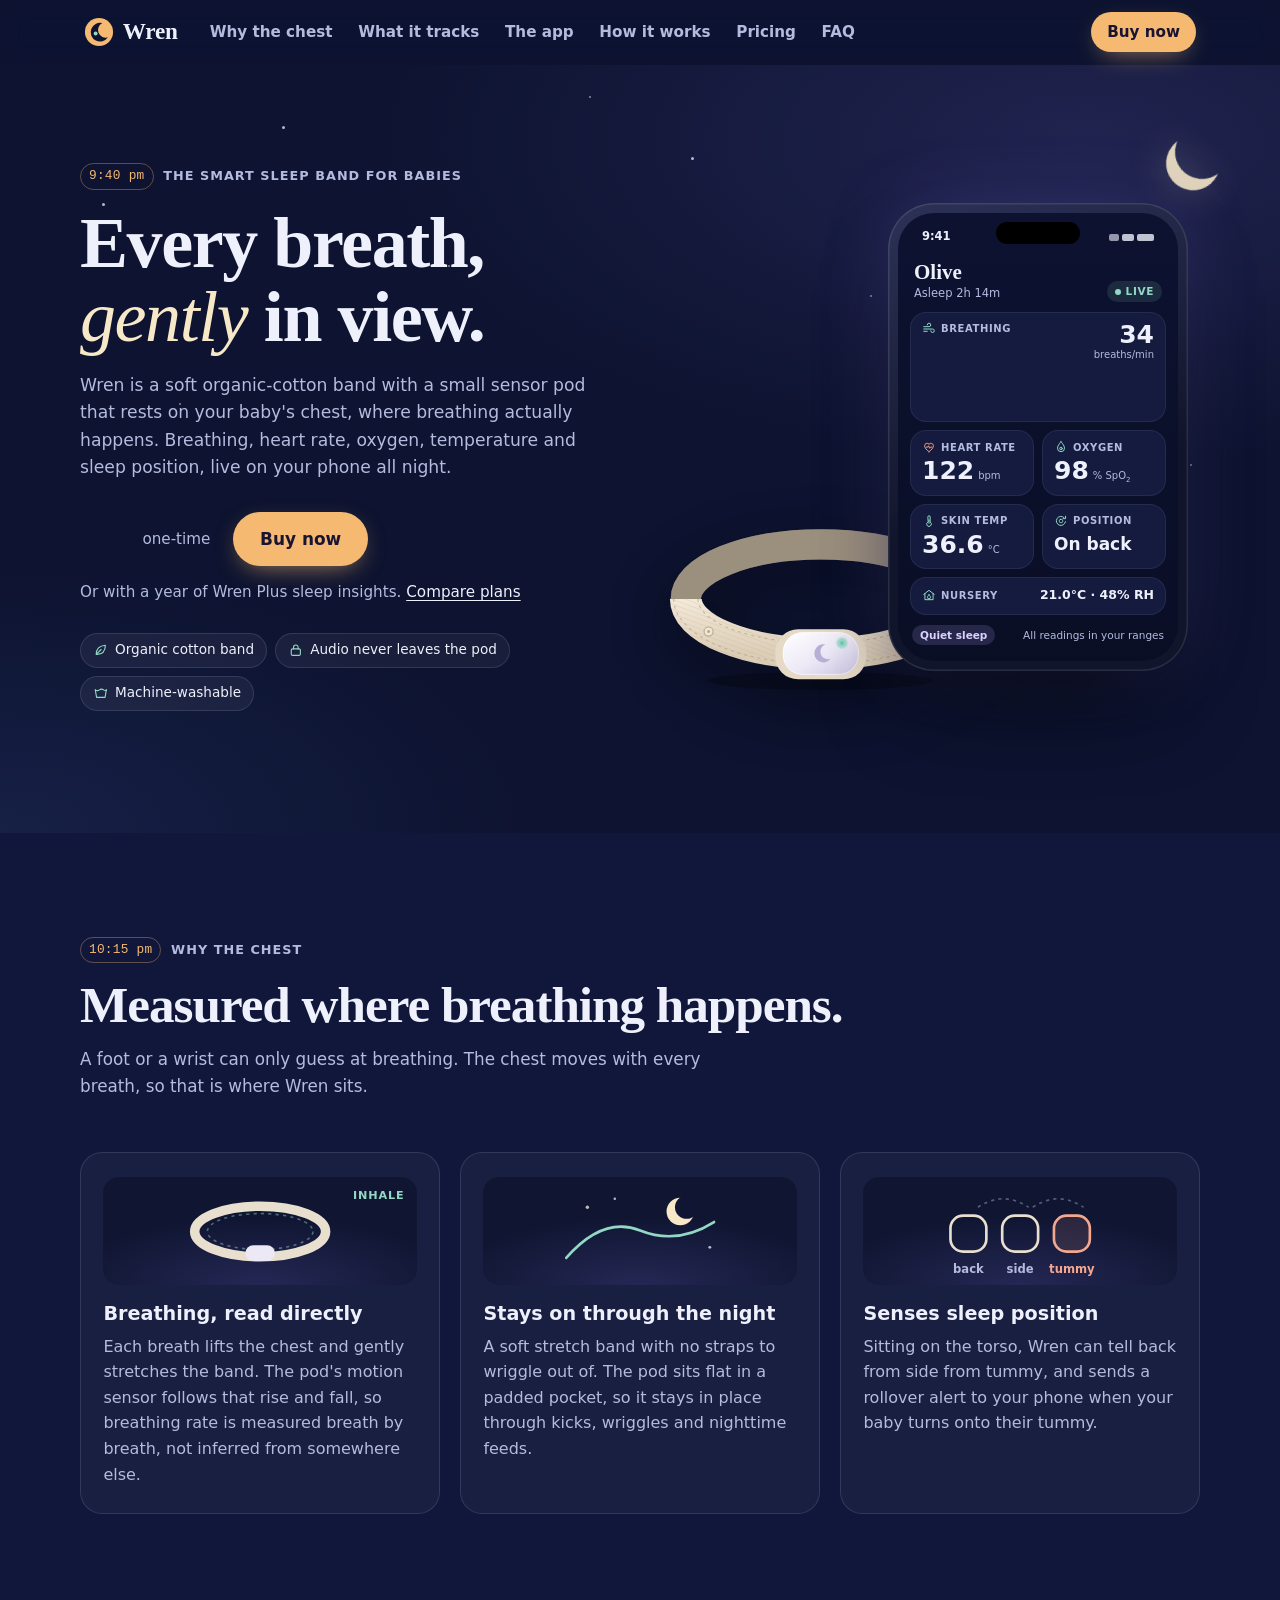
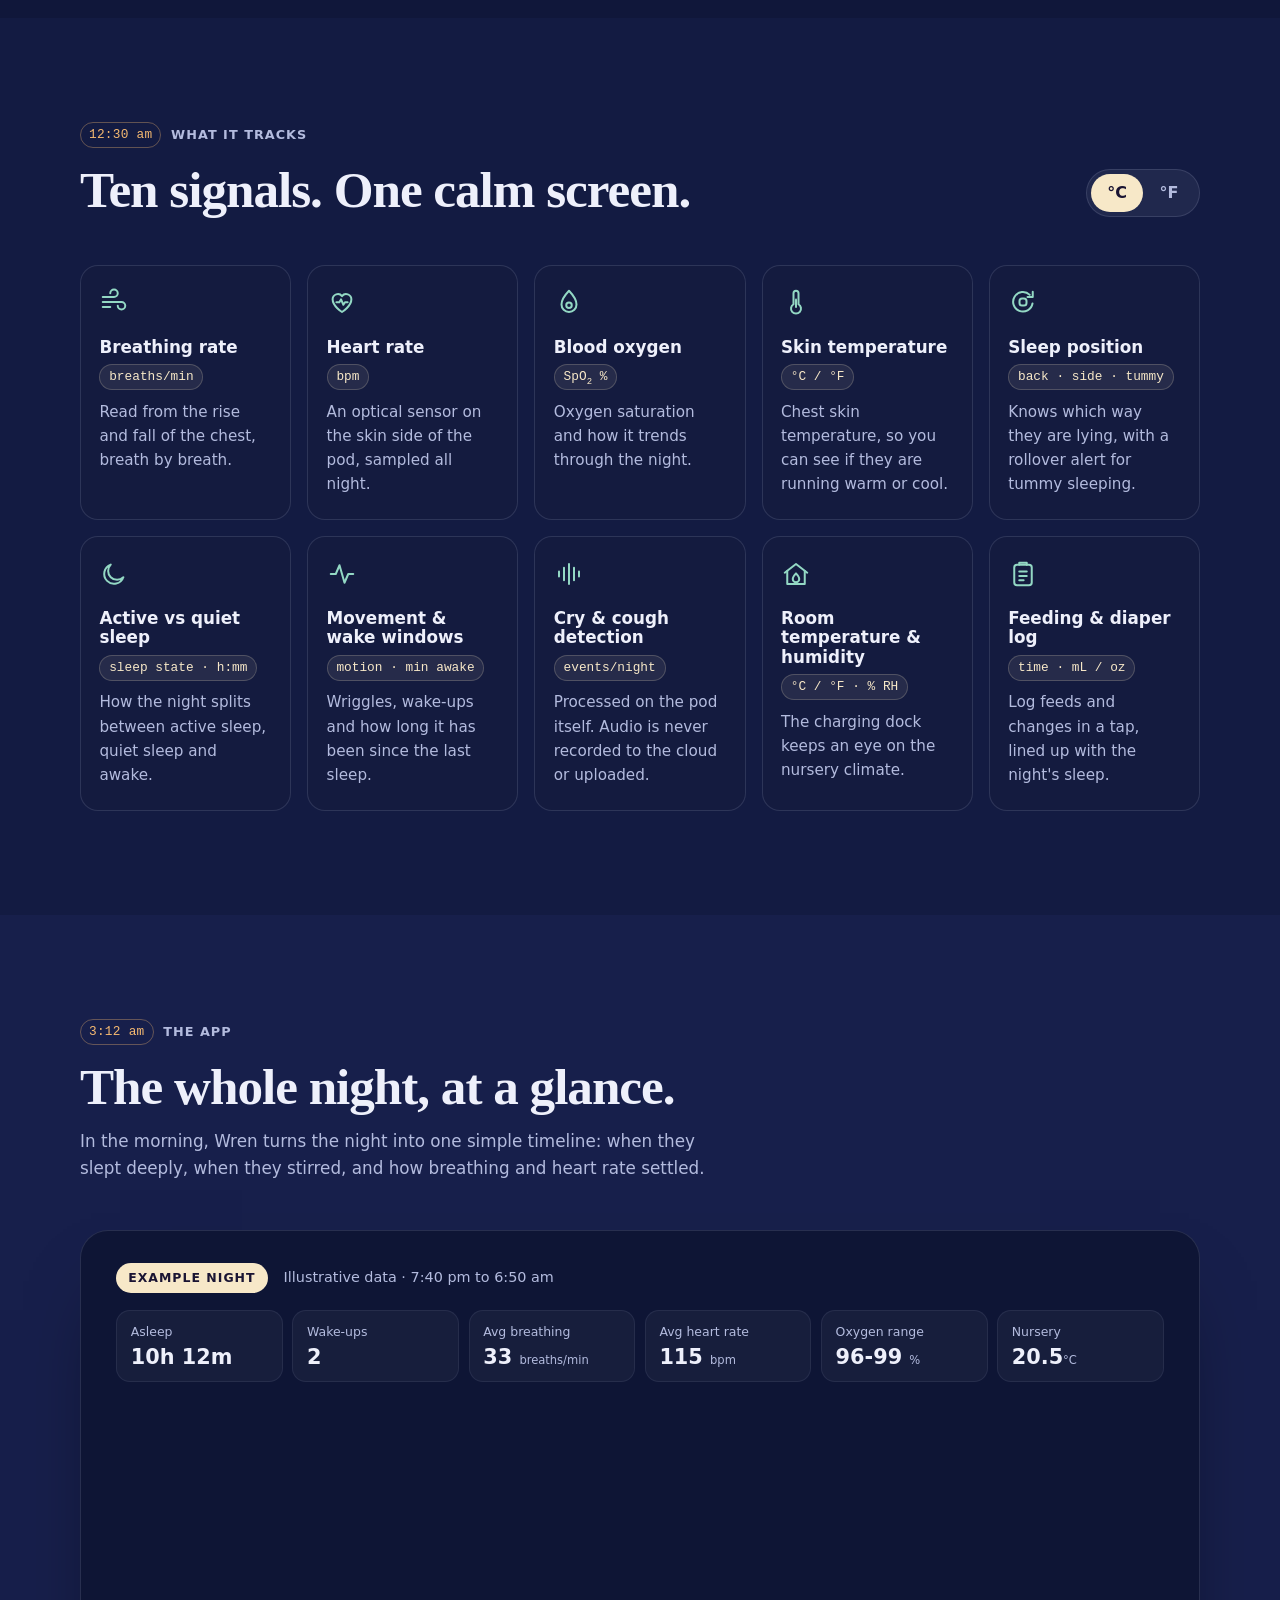
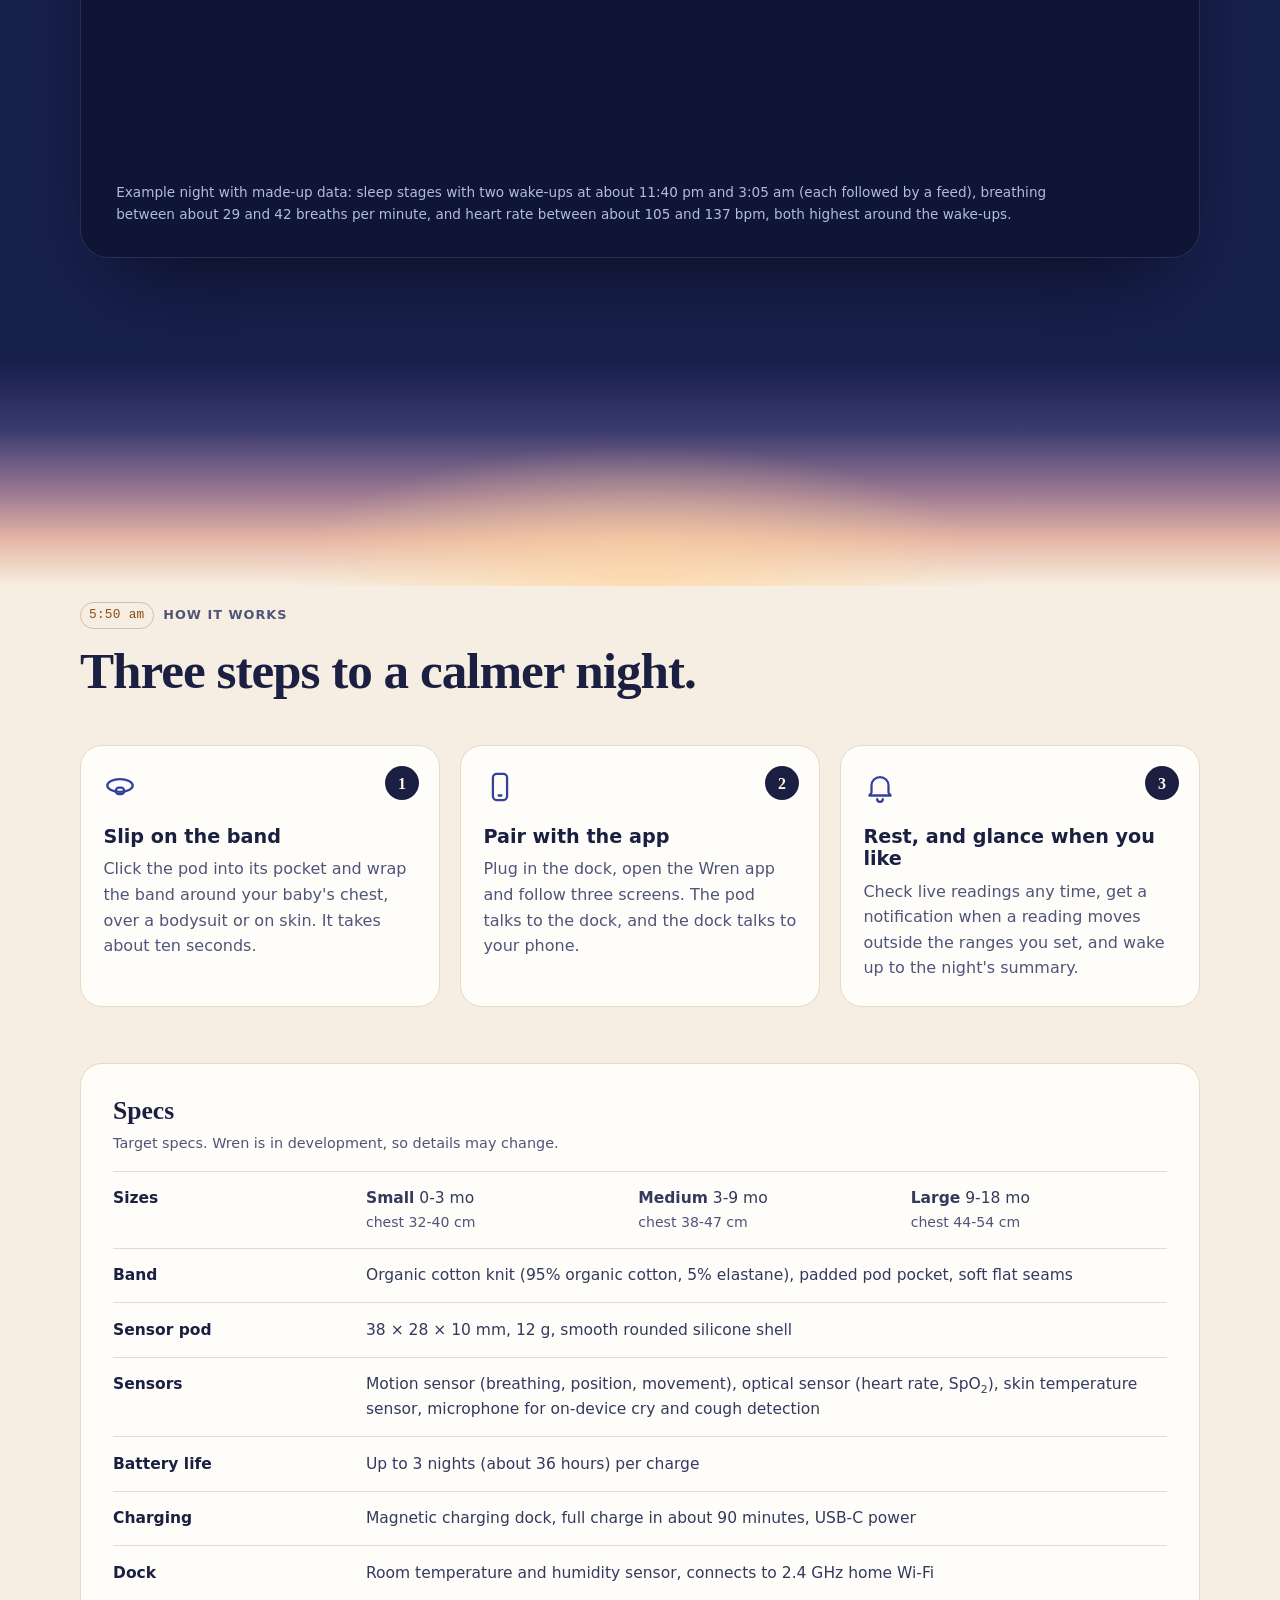
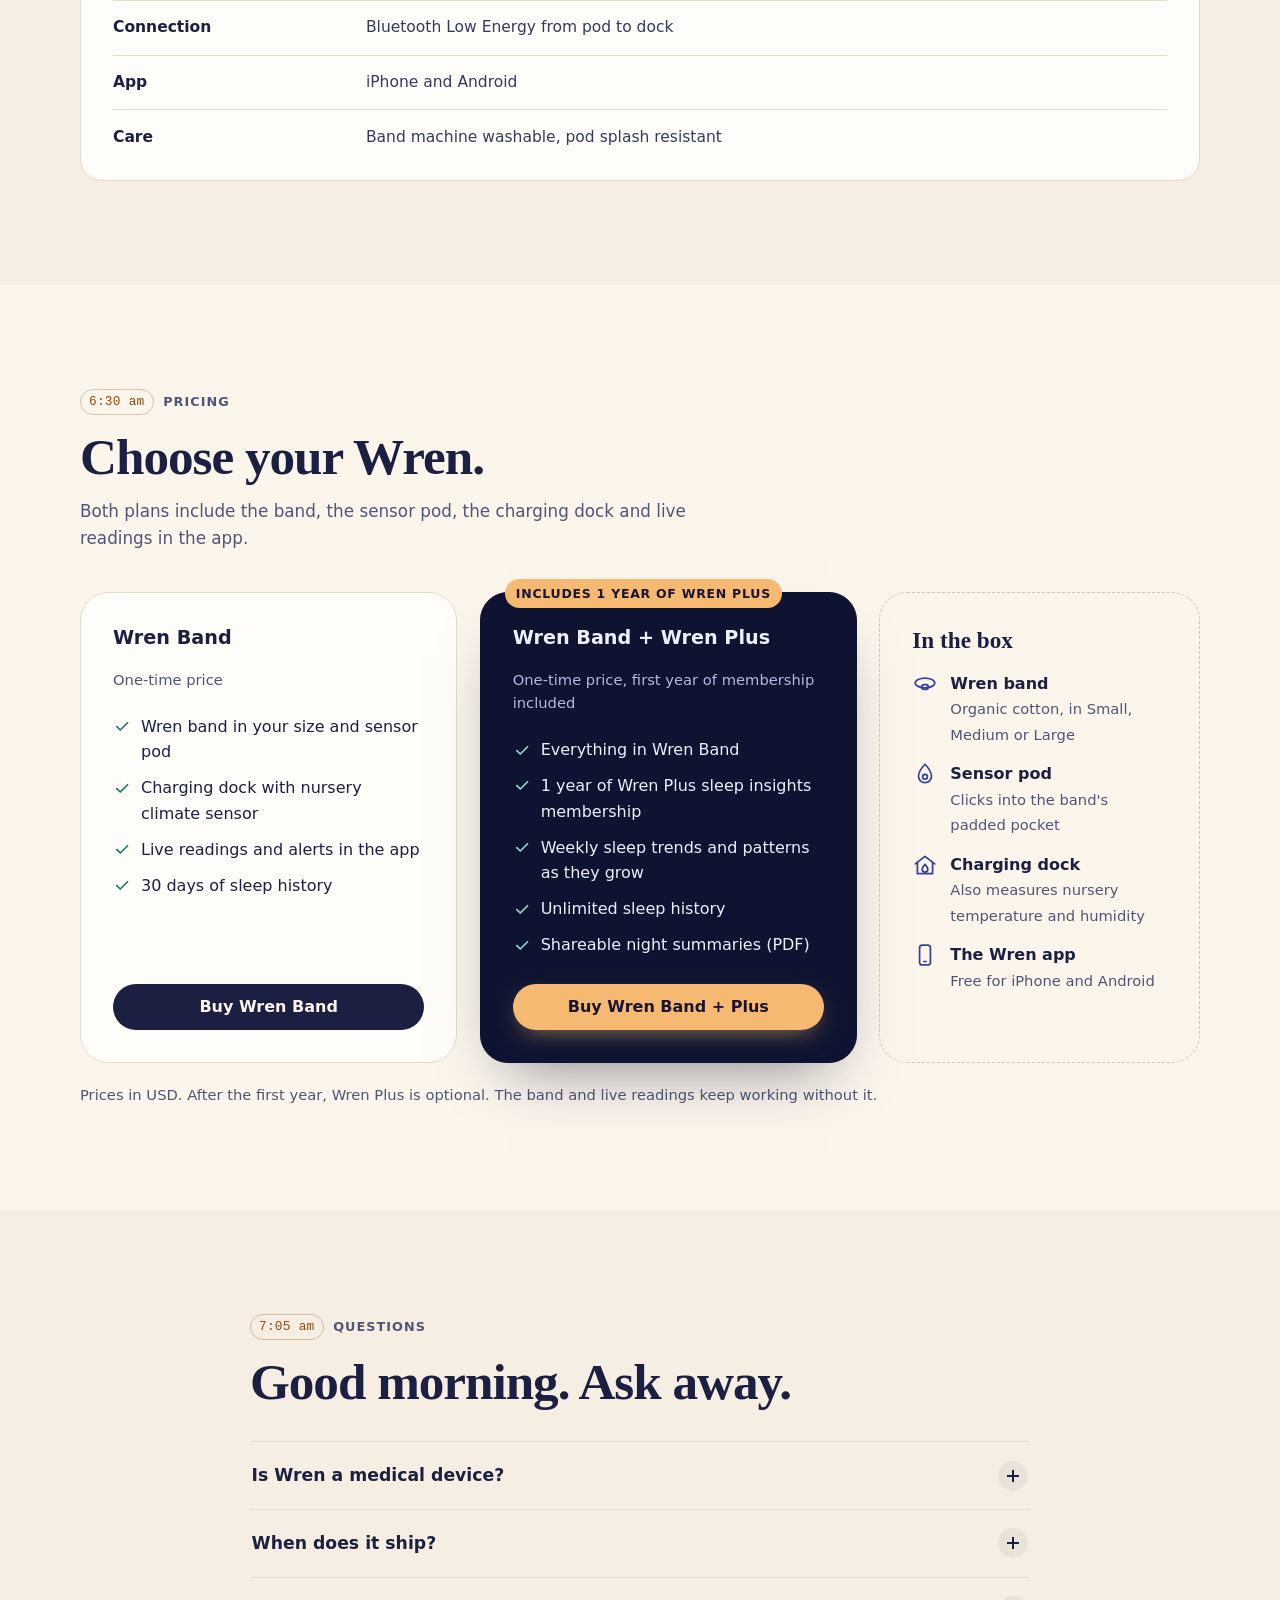
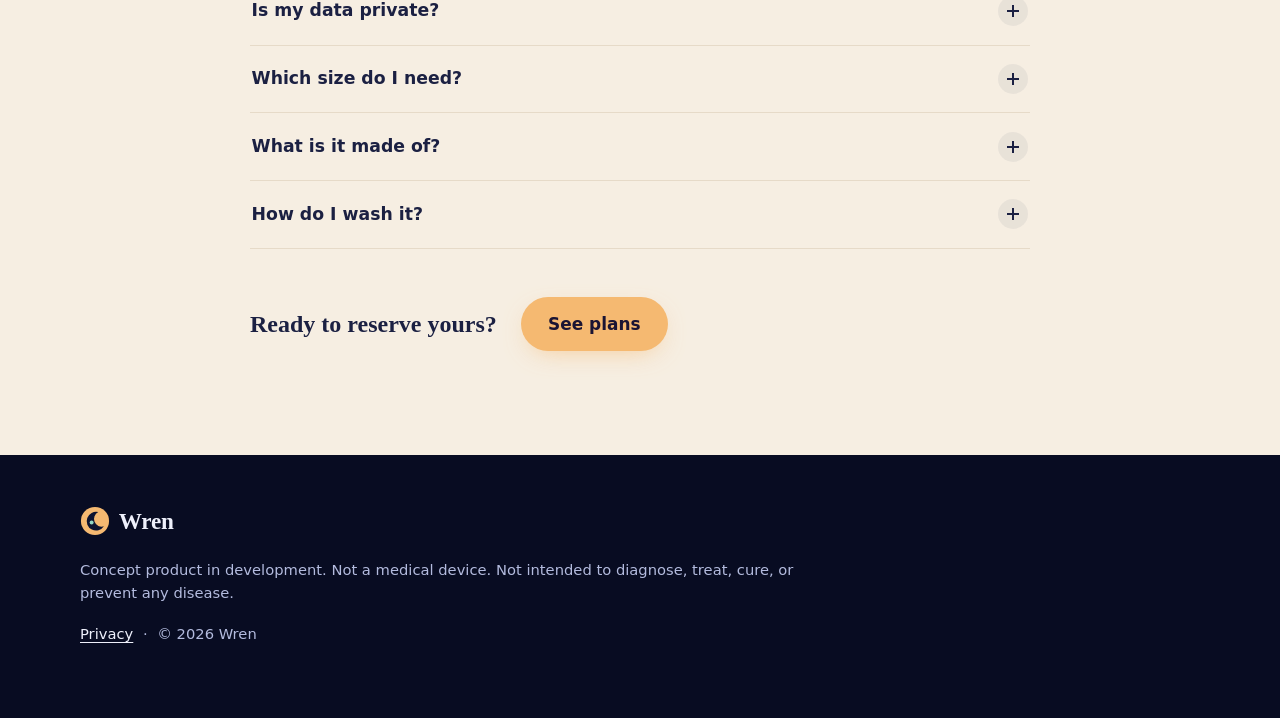
==== index.html @ 462303c8 "Add Wren landing page and reserve flow Mobile-first product page with an animated app mockup, CSS/SV" ====
<!doctype html>
<html lang="en">
<head>
  <meta charset="utf-8">
  <meta name="viewport" content="width=device-width, initial-scale=1, viewport-fit=cover">
  <title>Wren · The smart sleep band for babies</title>
  <meta name="description" content="Wren is a soft organic-cotton band with a small sensor pod worn at your baby's chest. See breathing, heart rate, oxygen, temperature, sleep position and more on your phone.">
  <meta name="theme-color" content="#0d1330">
  <meta property="og:title" content="Wren · The smart sleep band for babies">
  <meta property="og:description" content="A soft band with a small sensor pod that tracks breathing, heart rate, oxygen, temperature and sleep position from your baby's chest.">
  <meta property="og:type" content="website">
  <link rel="icon" href="data:image/svg+xml,%3Csvg xmlns='http://www.w3.org/2000/svg' viewBox='0 0 32 32'%3E%3Ccircle cx='16' cy='16' r='15' fill='%23f5b971'/%3E%3Cpath d='M19.5 6.5a10 10 0 1 0 6 15.2A8.2 8.2 0 0 1 19.5 6.5z' fill='%230d1330'/%3E%3C/svg%3E">
  <link rel="preload" href="fonts/fraunces-latin-600-normal.woff2" as="font" type="font/woff2" crossorigin>
  <link rel="stylesheet" href="css/styles.css">
  <script>document.documentElement.classList.add("js");</script>
  <script src="config.js" defer></script>
  <script src="js/brand.js" defer></script>
  <script src="js/preview-backend.js" defer></script>
  <script src="js/track.js" defer></script>
  <script src="js/main.js" defer></script>
</head>
<body>
  <!-- Icon sprite -->
  <svg class="sprite" aria-hidden="true" focusable="false">
    <defs>
      <symbol id="i-breath" viewBox="0 0 24 24"><path d="M3 8h9a3 3 0 1 0-3-3"/><path d="M3 12h15a3 3 0 1 1-3 3"/><path d="M3 16h6"/></symbol>
      <symbol id="i-heart" viewBox="0 0 24 24"><path d="M12 20s-7.5-4.6-7.5-10.2A4.2 4.2 0 0 1 12 7.3a4.2 4.2 0 0 1 7.5 2.5C19.5 15.4 12 20 12 20z"/><path d="M7.5 12.2h2.4l1.3-2.3 1.9 4.3 1.3-2h2.1"/></symbol>
      <symbol id="i-drop" viewBox="0 0 24 24"><path d="M12 3s6 6.3 6 11a6 6 0 0 1-12 0c0-4.7 6-11 6-11z"/><circle cx="12" cy="14.5" r="2.2"/></symbol>
      <symbol id="i-thermo" viewBox="0 0 24 24"><path d="M10 5a2 2 0 0 1 4 0v8.8a4 4 0 1 1-4 0z"/><path d="M12 10v6"/></symbol>
      <symbol id="i-position" viewBox="0 0 24 24"><path d="M19.6 13.2a7.8 7.8 0 1 1-2.2-6.9"/><path d="M19.8 3.8v4.2h-4.2"/><rect x="9.2" y="9.2" width="5.6" height="5.6" rx="2"/></symbol>
      <symbol id="i-moon" viewBox="0 0 24 24"><path d="M19.5 14.6A7.9 7.9 0 1 1 9.4 4.5a6.4 6.4 0 0 0 10.1 10.1z"/></symbol>
      <symbol id="i-activity" viewBox="0 0 24 24"><path d="M3 12h4l3-7 4 14 3-7h4"/></symbol>
      <symbol id="i-sound" viewBox="0 0 24 24"><path d="M4 10v4M8 7v10M12 4v16M16 7v10M20 10v4"/></symbol>
      <symbol id="i-room" viewBox="0 0 24 24"><path d="M3 11l9-7 9 7"/><path d="M5 9.5V20h14V9.5"/><path d="M12 11.5s2.6 2.7 2.6 4.5a2.6 2.6 0 0 1-5.2 0c0-1.8 2.6-4.5 2.6-4.5z"/></symbol>
      <symbol id="i-log" viewBox="0 0 24 24"><rect x="5" y="4.5" width="14" height="16.5" rx="2.2"/><path d="M9 4.5V3h6v1.5"/><path d="M9 10h6M9 13.5h6M9 17h3.5"/></symbol>
      <symbol id="i-band" viewBox="0 0 24 24"><ellipse cx="12" cy="11" rx="9" ry="4.5"/><rect x="9" y="12.5" width="6" height="4.5" rx="2.2"/></symbol>
      <symbol id="i-phone" viewBox="0 0 24 24"><rect x="7" y="2.8" width="10" height="18.4" rx="2.6"/><path d="M11 18h2"/></symbol>
      <symbol id="i-bell" viewBox="0 0 24 24"><path d="M6 16v-5a6 6 0 0 1 12 0v5l1.5 2h-15z"/><path d="M10 20.5a2 2 0 0 0 4 0"/></symbol>
      <symbol id="i-check" viewBox="0 0 24 24"><path d="M5 12.5l4.5 4.5L19 7.5"/></symbol>
      <symbol id="i-close" viewBox="0 0 24 24"><path d="M6 6l12 12M18 6L6 18"/></symbol>
      <symbol id="i-menu" viewBox="0 0 24 24"><path d="M4 7h16M4 12h16M4 17h16"/></symbol>
      <symbol id="i-lock" viewBox="0 0 24 24"><rect x="5" y="10.5" width="14" height="10" rx="2.2"/><path d="M8.5 10.5V8a3.5 3.5 0 0 1 7 0v2.5"/></symbol>
      <symbol id="i-leaf" viewBox="0 0 24 24"><path d="M5 19c0-8 5-13.2 14-14 0 9-5 14-13.2 14z"/><path d="M5 19l7.5-7.5"/></symbol>
      <symbol id="i-wash" viewBox="0 0 24 24"><path d="M3.5 7.5L5.5 19h13l2-11.5"/><path d="M3.5 7.5c2.1 1.5 4.3 1.5 6.4 0s4.2-1.5 6.3 0 3.3 1.3 4.3 0"/></symbol>
      <symbol id="i-bottle" viewBox="0 0 24 24"><path d="M10 3h4v2.5l1.5 2V20a1.5 1.5 0 0 1-1.5 1.5h-4A1.5 1.5 0 0 1 8.5 20V7.5l1.5-2z"/><path d="M8.5 11h7M8.5 15h7"/></symbol>
    </defs>
  </svg>

  <a class="skip-link" href="#main">Skip to content</a>

  <header class="nav" id="top">
    <div class="nav__inner">
      <a class="logo" href="#top" aria-label="Wren home">
        <svg class="logo__mark" viewBox="0 0 32 32" aria-hidden="true" focusable="false">
          <circle cx="16" cy="16" r="15" class="logo__disc"/>
          <path d="M19.5 6.5a10 10 0 1 0 6 15.2A8.2 8.2 0 0 1 19.5 6.5z" class="logo__cut"/>
          <circle cx="12.4" cy="17.6" r="2.1" class="logo__dot"/>
        </svg>
        <span class="logo__word">Wren</span>
      </a>
      <nav class="nav__links" id="nav-links" aria-label="Sections">
        <a href="#why">Why the chest</a>
        <a href="#tracks">What it tracks</a>
        <a href="#app">The app</a>
        <a href="#how">How it works</a>
        <a href="#pricing">Pricing</a>
        <a href="#faq">FAQ</a>
      </nav>
      <div class="nav__actions">
        <button class="btn btn--glow btn--sm" type="button" data-buy data-plan="band" data-button="nav">Buy now</button>
        <button class="nav__toggle" type="button" aria-expanded="false" aria-controls="nav-links" aria-label="Open menu">
          <svg class="icon" aria-hidden="true" focusable="false"><use href="#i-menu"/></svg>
        </button>
      </div>
    </div>
  </header>

  <main id="main">
    <!-- 1. Hero -->
    <section class="hero night" aria-labelledby="hero-title">
      <div class="sky" aria-hidden="true">
        <span class="moon"></span>
        <span class="star" style="--x:8%;--y:18%;--d:0s"></span>
        <span class="star" style="--x:22%;--y:8%;--d:1.2s"></span>
        <span class="star star--sm" style="--x:35%;--y:26%;--d:2.1s"></span>
        <span class="star" style="--x:54%;--y:12%;--d:.6s"></span>
        <span class="star star--sm" style="--x:68%;--y:30%;--d:1.8s"></span>
        <span class="star" style="--x:88%;--y:22%;--d:2.7s"></span>
        <span class="star star--sm" style="--x:14%;--y:44%;--d:3.1s"></span>
        <span class="star star--sm" style="--x:93%;--y:52%;--d:1.4s"></span>
        <span class="star star--sm" style="--x:46%;--y:4%;--d:2.4s"></span>
      </div>

      <div class="wrap hero__grid">
        <div class="hero__copy">
          <p class="eyebrow"><span class="eyebrow__time">9:40 pm</span> The smart sleep band for babies</p>
          <h1 id="hero-title" class="display">Every breath, <em>gently</em> in view.</h1>
          <p class="lede">Wren is a soft organic-cotton band with a small sensor pod that rests on your baby's chest, where breathing actually happens. Breathing, heart rate, oxygen, temperature and sleep position, live on your phone all night.</p>

          <div class="hero__buy">
            <div class="price-tag">
              <span class="price-tag__amount" data-price="band"></span>
              <span class="price-tag__note">one-time</span>
            </div>
            <button class="btn btn--glow btn--lg" type="button" data-buy data-plan="band" data-button="hero">Buy now</button>
          </div>
          <p class="hero__alt">Or <span data-price="plus"></span> with a year of Wren Plus sleep insights. <a href="#pricing">Compare plans</a></p>

          <ul class="chips" aria-label="Highlights">
            <li><svg class="icon" aria-hidden="true" focusable="false"><use href="#i-leaf"/></svg>Organic cotton band</li>
            <li><svg class="icon" aria-hidden="true" focusable="false"><use href="#i-lock"/></svg>Audio never leaves the pod</li>
            <li><svg class="icon" aria-hidden="true" focusable="false"><use href="#i-wash"/></svg>Machine-washable</li>
          </ul>
        </div>

        <div class="hero__visual">
          <!-- Product: the band and the sensor pod -->
          <svg class="band-art" viewBox="0 0 440 250" role="img" aria-labelledby="band-art-title">
            <title id="band-art-title">The Wren band: a soft cotton loop with a small rounded sensor pod on the front.</title>
            <defs>
              <linearGradient id="band-front" x1="0" y1="0" x2="0" y2="1">
                <stop offset="0" stop-color="#f4ead9"/>
                <stop offset="1" stop-color="#dccdb6"/>
              </linearGradient>
              <linearGradient id="pod-shell" x1="0" y1="0" x2="1" y2="1">
                <stop offset="0" stop-color="#ffffff"/>
                <stop offset=".55" stop-color="#ece8f6"/>
                <stop offset="1" stop-color="#c9c3e0"/>
              </linearGradient>
              <radialGradient id="pod-led" cx=".5" cy=".5" r=".5">
                <stop offset="0" stop-color="#c8f5e8"/>
                <stop offset=".45" stop-color="#93d8c4"/>
                <stop offset="1" stop-color="#93d8c4" stop-opacity="0"/>
              </radialGradient>
              <pattern id="knit" width="6" height="6" patternUnits="userSpaceOnUse" patternTransform="rotate(20)">
                <path d="M0 3h6" stroke="#b9a98f" stroke-opacity=".25" stroke-width="1"/>
              </pattern>
            </defs>
            <ellipse cx="220" cy="228" rx="150" ry="12" fill="#000" opacity=".28"/>
            <!-- back of the loop -->
            <path d="M42 120 A178 72 0 0 1 398 120" fill="none" stroke="#a79a86" stroke-width="40"/>
            <path d="M42 120 A178 72 0 0 1 398 120" fill="none" stroke="#8d8171" stroke-width="40" stroke-opacity=".45"/>
            <!-- front of the loop -->
            <path d="M42 120 A178 72 0 0 0 398 120" fill="none" stroke="url(#band-front)" stroke-width="42"/>
            <path d="M42 120 A178 72 0 0 0 398 120" fill="none" stroke="url(#knit)" stroke-width="42"/>
            <path d="M58 120 A162 58 0 0 0 382 120" fill="none" stroke="#b9a98f" stroke-width="1.4" stroke-dasharray="4 5" opacity=".8"/>
            <path d="M26 120 A194 86 0 0 0 414 120" fill="none" stroke="#b9a98f" stroke-width="1.4" stroke-dasharray="4 5" opacity=".8"/>
            <!-- snap closure -->
            <circle cx="72" cy="163" r="6" fill="#efe6d6" stroke="#b9a98f" stroke-width="1.5"/>
            <circle cx="72" cy="163" r="2" fill="#b9a98f"/>
            <!-- pod pocket -->
            <rect x="160" y="160" width="120" height="66" rx="30" fill="#e6dac6"/>
            <!-- sensor pod -->
            <g class="pod">
              <rect x="170" y="164" width="100" height="56" rx="26" fill="url(#pod-shell)"/>
              <rect x="170.5" y="164.5" width="99" height="55" rx="25.5" fill="none" stroke="#fff" stroke-opacity=".8"/>
              <path d="M226 180a12 12 0 1 0 7 19 9.6 9.6 0 0 1-7-19z" fill="#b8b0d6"/>
              <circle class="pod__led-glow" cx="248" cy="178" r="9" fill="url(#pod-led)"/>
              <circle cx="248" cy="178" r="2.6" fill="#6fcbb1"/>
            </g>
          </svg>

          <!-- Phone mockup of the parent app -->
          <div class="phone" role="img" aria-label="The Wren app on a phone, showing live readings for a sleeping baby: breathing 34 breaths per minute, heart rate 122 bpm, blood oxygen 98 percent, skin temperature 36.6 degrees Celsius, sleeping on their back, nursery at 21 degrees and 48 percent humidity.">
            <div class="phone__screen" aria-hidden="true">
              <div class="app-status"><span>9:41</span><span class="app-status__icons"><i></i><i></i><i></i></span></div>
              <div class="app-head">
                <div>
                  <p class="app-head__name">Olive</p>
                  <p class="app-head__sub">Asleep <span data-live="asleep">2h 14m</span></p>
                </div>
                <span class="live-pill"><span class="live-dot"></span>Live</span>
              </div>

              <div class="app-card app-card--breath">
                <div class="app-card__row">
                  <span class="app-label"><svg class="icon" focusable="false"><use href="#i-breath"/></svg>Breathing</span>
                  <span class="app-value"><b data-live="breath">34</b><small>breaths/min</small></span>
                </div>
                <div class="wave" data-wave>
                  <svg class="wave__svg" viewBox="0 0 400 60" preserveAspectRatio="none"><path class="wave__path" d=""/></svg>
                </div>
              </div>

              <div class="app-grid">
                <div class="app-card">
                  <span class="app-label"><svg class="icon icon--beat" focusable="false"><use href="#i-heart"/></svg>Heart rate</span>
                  <span class="app-value"><b data-live="hr">122</b><small>bpm</small></span>
                </div>
                <div class="app-card">
                  <span class="app-label"><svg class="icon" focusable="false"><use href="#i-drop"/></svg>Oxygen</span>
                  <span class="app-value"><b data-live="spo2">98</b><small>% SpO<sub>2</sub></small></span>
                </div>
                <div class="app-card">
                  <span class="app-label"><svg class="icon" focusable="false"><use href="#i-thermo"/></svg>Skin temp</span>
                  <span class="app-value"><b data-temp-c="36.6" data-temp-dec="1">36.6</b><small data-temp-unit>°C</small></span>
                </div>
                <div class="app-card">
                  <span class="app-label"><svg class="icon" focusable="false"><use href="#i-position"/></svg>Position</span>
                  <span class="app-value app-value--text"><b>On back</b></span>
                </div>
              </div>

              <div class="app-card app-card--room">
                <span class="app-label"><svg class="icon" focusable="false"><use href="#i-room"/></svg>Nursery</span>
                <span class="app-room"><span data-temp-c="21" data-temp-dec="1">21.0</span><span data-temp-unit>°C</span> · <span data-live="rh">48</span>% RH</span>
              </div>
              <div class="app-foot"><span class="stage-chip">Quiet sleep</span><span class="app-foot__note">All readings in your ranges</span></div>
            </div>
          </div>
        </div>
      </div>
    </section>

    <!-- 2. Why the chest -->
    <section class="section night night--2" id="why" aria-labelledby="why-title">
      <div class="wrap">
        <p class="eyebrow"><span class="eyebrow__time">10:15 pm</span> Why the chest</p>
        <h2 id="why-title" class="display display--md">Measured where breathing happens.</h2>
        <p class="section-lede">A foot or a wrist can only guess at breathing. The chest moves with every breath, so that is where Wren sits.</p>

        <div class="why-grid">
          <article class="why-card">
            <div class="why-card__art" aria-hidden="true">
              <svg viewBox="0 0 160 90" class="breath-ring">
                <ellipse class="breath-ring__outer" cx="80" cy="45" rx="62" ry="24"/>
                <ellipse class="breath-ring__inner" cx="80" cy="45" rx="50" ry="17"/>
                <rect x="66" y="58" width="28" height="15" rx="7.5" class="breath-ring__pod"/>
              </svg>
              <span class="breath-label"><span>Inhale</span><span>Exhale</span></span>
            </div>
            <h3>Breathing, read directly</h3>
            <p>Each breath lifts the chest and gently stretches the band. The pod's motion sensor follows that rise and fall, so breathing rate is measured breath by breath, not inferred from somewhere else.</p>
          </article>
          <article class="why-card">
            <div class="why-card__art" aria-hidden="true">
              <svg viewBox="0 0 160 90" class="night-art">
                <path d="M10 70 Q 45 30 80 44 T 150 36" class="night-art__line"/>
                <circle cx="118" cy="26" r="13" class="night-art__moon"/>
                <circle cx="124" cy="22" r="11" class="night-art__cut"/>
                <circle cx="30" cy="22" r="1.6" class="night-art__star"/>
                <circle cx="56" cy="14" r="1.2" class="night-art__star"/>
                <circle cx="146" cy="60" r="1.4" class="night-art__star"/>
              </svg>
            </div>
            <h3>Stays on through the night</h3>
            <p>A soft stretch band with no straps to wriggle out of. The pod sits flat in a padded pocket, so it stays in place through kicks, wriggles and nighttime feeds.</p>
          </article>
          <article class="why-card">
            <div class="why-card__art" aria-hidden="true">
              <svg viewBox="0 0 160 90" class="pos-art">
                <g class="pos-art__item"><rect x="14" y="30" width="34" height="34" rx="12"/><text x="31" y="84">back</text></g>
                <g class="pos-art__item"><rect x="63" y="30" width="34" height="34" rx="12" transform="rotate(90 80 47)"/><text x="80" y="84">side</text></g>
                <g class="pos-art__item pos-art__item--alert"><rect x="112" y="30" width="34" height="34" rx="12"/><text x="129" y="84">tummy</text></g>
                <path d="M40 22 q 24 -16 48 0" class="pos-art__arrow"/>
                <path d="M92 22 q 24 -16 48 0" class="pos-art__arrow"/>
              </svg>
            </div>
            <h3>Senses sleep position</h3>
            <p>Sitting on the torso, Wren can tell back from side from tummy, and sends a rollover alert to your phone when your baby turns onto their tummy.</p>
          </article>
        </div>
      </div>
    </section>

    <!-- 3. What it tracks -->
    <section class="section night night--3" id="tracks" aria-labelledby="tracks-title">
      <div class="wrap">
        <div class="section-head">
          <div>
            <p class="eyebrow"><span class="eyebrow__time">12:30 am</span> What it tracks</p>
            <h2 id="tracks-title" class="display display--md">Ten signals. One calm screen.</h2>
          </div>
          <div class="unit-toggle" role="group" aria-label="Temperature unit">
            <button type="button" data-unit="c" aria-pressed="true">°C</button>
            <button type="button" data-unit="f" aria-pressed="false">°F</button>
          </div>
        </div>

        <ul class="signal-grid">
          <li class="signal">
            <svg class="signal__icon" aria-hidden="true" focusable="false"><use href="#i-breath"/></svg>
            <h3>Breathing rate</h3>
            <p class="unit">breaths/min</p>
            <p>Read from the rise and fall of the chest, breath by breath.</p>
          </li>
          <li class="signal">
            <svg class="signal__icon" aria-hidden="true" focusable="false"><use href="#i-heart"/></svg>
            <h3>Heart rate</h3>
            <p class="unit">bpm</p>
            <p>An optical sensor on the skin side of the pod, sampled all night.</p>
          </li>
          <li class="signal">
            <svg class="signal__icon" aria-hidden="true" focusable="false"><use href="#i-drop"/></svg>
            <h3>Blood oxygen</h3>
            <p class="unit">SpO<sub>2</sub> %</p>
            <p>Oxygen saturation and how it trends through the night.</p>
          </li>
          <li class="signal">
            <svg class="signal__icon" aria-hidden="true" focusable="false"><use href="#i-thermo"/></svg>
            <h3>Skin temperature</h3>
            <p class="unit">°C / °F</p>
            <p>Chest skin temperature, so you can see if they are running warm or cool.</p>
          </li>
          <li class="signal">
            <svg class="signal__icon" aria-hidden="true" focusable="false"><use href="#i-position"/></svg>
            <h3>Sleep position</h3>
            <p class="unit">back · side · tummy</p>
            <p>Knows which way they are lying, with a rollover alert for tummy sleeping.</p>
          </li>
          <li class="signal">
            <svg class="signal__icon" aria-hidden="true" focusable="false"><use href="#i-moon"/></svg>
            <h3>Active vs quiet sleep</h3>
            <p class="unit">sleep state · h:mm</p>
            <p>How the night splits between active sleep, quiet sleep and awake.</p>
          </li>
          <li class="signal">
            <svg class="signal__icon" aria-hidden="true" focusable="false"><use href="#i-activity"/></svg>
            <h3>Movement &amp; wake windows</h3>
            <p class="unit">motion · min awake</p>
            <p>Wriggles, wake-ups and how long it has been since the last sleep.</p>
          </li>
          <li class="signal">
            <svg class="signal__icon" aria-hidden="true" focusable="false"><use href="#i-sound"/></svg>
            <h3>Cry &amp; cough detection</h3>
            <p class="unit">events/night</p>
            <p>Processed on the pod itself. Audio is never recorded to the cloud or uploaded.</p>
          </li>
          <li class="signal">
            <svg class="signal__icon" aria-hidden="true" focusable="false"><use href="#i-room"/></svg>
            <h3>Room temperature &amp; humidity</h3>
            <p class="unit">°C / °F · % RH</p>
            <p>The charging dock keeps an eye on the nursery climate.</p>
          </li>
          <li class="signal">
            <svg class="signal__icon" aria-hidden="true" focusable="false"><use href="#i-log"/></svg>
            <h3>Feeding &amp; diaper log</h3>
            <p class="unit">time · mL / oz</p>
            <p>Log feeds and changes in a tap, lined up with the night's sleep.</p>
          </li>
        </ul>
      </div>
    </section>

    <!-- 4. App dashboard preview -->
    <section class="section night night--4" id="app" aria-labelledby="app-title">
      <div class="wrap">
        <p class="eyebrow"><span class="eyebrow__time">3:12 am</span> The app</p>
        <h2 id="app-title" class="display display--md">The whole night, at a glance.</h2>
        <p class="section-lede">In the morning, Wren turns the night into one simple timeline: when they slept deeply, when they stirred, and how breathing and heart rate settled.</p>

        <figure class="dash" aria-labelledby="dash-caption">
          <div class="dash__top">
            <span class="example-badge">Example night</span>
            <span class="dash__date">Illustrative data · 7:40 pm to 6:50 am</span>
          </div>

          <dl class="dash__stats">
            <div><dt>Asleep</dt><dd>10h 12m</dd></div>
            <div><dt>Wake-ups</dt><dd>2</dd></div>
            <div><dt>Avg breathing</dt><dd>33 <small>breaths/min</small></dd></div>
            <div><dt>Avg heart rate</dt><dd>115 <small>bpm</small></dd></div>
            <div><dt>Oxygen range</dt><dd>96-99 <small>%</small></dd></div>
            <div><dt>Nursery</dt><dd><span data-temp-c="20.5" data-temp-dec="1">20.5</span><small data-temp-unit>°C</small></dd></div>
          </dl>

          <div class="dash__charts" id="night-charts" aria-hidden="true"></div>

          <figcaption id="dash-caption" class="dash__caption">
            Example night with made-up data: sleep stages with two wake-ups at about 11:40 pm and 3:05 am (each followed by a feed), breathing between about 29 and 42 breaths per minute, and heart rate between about 105 and 137 bpm, both highest around the wake-ups.
          </figcaption>
        </figure>
      </div>
    </section>

    <!-- 5. How it works -->
    <section class="section dawn" id="how" aria-labelledby="how-title">
      <div class="wrap">
        <p class="eyebrow"><span class="eyebrow__time">5:50 am</span> How it works</p>
        <h2 id="how-title" class="display display--md">Three steps to a calmer night.</h2>

        <ol class="steps">
          <li class="step">
            <span class="step__num" aria-hidden="true">1</span>
            <svg class="step__icon" aria-hidden="true" focusable="false"><use href="#i-band"/></svg>
            <h3>Slip on the band</h3>
            <p>Click the pod into its pocket and wrap the band around your baby's chest, over a bodysuit or on skin. It takes about ten seconds.</p>
          </li>
          <li class="step">
            <span class="step__num" aria-hidden="true">2</span>
            <svg class="step__icon" aria-hidden="true" focusable="false"><use href="#i-phone"/></svg>
            <h3>Pair with the app</h3>
            <p>Plug in the dock, open the Wren app and follow three screens. The pod talks to the dock, and the dock talks to your phone.</p>
          </li>
          <li class="step">
            <span class="step__num" aria-hidden="true">3</span>
            <svg class="step__icon" aria-hidden="true" focusable="false"><use href="#i-bell"/></svg>
            <h3>Rest, and glance when you like</h3>
            <p>Check live readings any time, get a notification when a reading moves outside the ranges you set, and wake up to the night's summary.</p>
          </li>
        </ol>

        <div class="specs">
          <h3 class="specs__title">Specs</h3>
          <p class="specs__note">Target specs. Wren is in development, so details may change.</p>
          <div class="table-scroll">
            <table class="specs-table">
              <tbody>
                <tr>
                  <th scope="row">Sizes</th>
                  <td>
                    <ul class="sizes">
                      <li><b>Small</b> 0-3 mo <span>chest 32-40 cm</span></li>
                      <li><b>Medium</b> 3-9 mo <span>chest 38-47 cm</span></li>
                      <li><b>Large</b> 9-18 mo <span>chest 44-54 cm</span></li>
                    </ul>
                  </td>
                </tr>
                <tr><th scope="row">Band</th><td>Organic cotton knit (95% organic cotton, 5% elastane), padded pod pocket, soft flat seams</td></tr>
                <tr><th scope="row">Sensor pod</th><td>38 × 28 × 10 mm, 12 g, smooth rounded silicone shell</td></tr>
                <tr><th scope="row">Sensors</th><td>Motion sensor (breathing, position, movement), optical sensor (heart rate, SpO<sub>2</sub>), skin temperature sensor, microphone for on-device cry and cough detection</td></tr>
                <tr><th scope="row">Battery life</th><td>Up to 3 nights (about 36 hours) per charge</td></tr>
                <tr><th scope="row">Charging</th><td>Magnetic charging dock, full charge in about 90 minutes, USB-C power</td></tr>
                <tr><th scope="row">Dock</th><td>Room temperature and humidity sensor, connects to 2.4 GHz home Wi-Fi</td></tr>
                <tr><th scope="row">Connection</th><td>Bluetooth Low Energy from pod to dock</td></tr>
                <tr><th scope="row">App</th><td>iPhone and Android</td></tr>
                <tr><th scope="row">Care</th><td>Band machine washable, pod splash resistant</td></tr>
              </tbody>
            </table>
          </div>
        </div>
      </div>
    </section>

    <!-- 6. Pricing -->
    <section class="section day" id="pricing" aria-labelledby="pricing-title">
      <div class="wrap">
        <p class="eyebrow eyebrow--day"><span class="eyebrow__time">6:30 am</span> Pricing</p>
        <h2 id="pricing-title" class="display display--md">Choose your Wren.</h2>
        <p class="section-lede">Both plans include the band, the sensor pod, the charging dock and live readings in the app.</p>

        <div class="plans">
          <article class="plan" aria-labelledby="plan-band-title">
            <h3 id="plan-band-title" class="plan__name">Wren Band</h3>
            <p class="plan__price"><span data-price="band"></span></p>
            <p class="plan__term">One-time price</p>
            <ul class="plan__list">
              <li><svg class="icon" aria-hidden="true" focusable="false"><use href="#i-check"/></svg>Wren band in your size and sensor pod</li>
              <li><svg class="icon" aria-hidden="true" focusable="false"><use href="#i-check"/></svg>Charging dock with nursery climate sensor</li>
              <li><svg class="icon" aria-hidden="true" focusable="false"><use href="#i-check"/></svg>Live readings and alerts in the app</li>
              <li><svg class="icon" aria-hidden="true" focusable="false"><use href="#i-check"/></svg>30 days of sleep history</li>
            </ul>
            <button class="btn btn--ink btn--block" type="button" data-buy data-plan="band" data-button="pricing">Buy Wren Band</button>
          </article>

          <article class="plan plan--featured" aria-labelledby="plan-plus-title">
            <p class="plan__flag">Includes 1 year of Wren Plus</p>
            <h3 id="plan-plus-title" class="plan__name">Wren Band + Wren Plus</h3>
            <p class="plan__price"><span data-price="plus"></span></p>
            <p class="plan__term">One-time price, first year of membership included</p>
            <ul class="plan__list">
              <li><svg class="icon" aria-hidden="true" focusable="false"><use href="#i-check"/></svg>Everything in Wren Band</li>
              <li><svg class="icon" aria-hidden="true" focusable="false"><use href="#i-check"/></svg>1 year of Wren Plus sleep insights membership</li>
              <li><svg class="icon" aria-hidden="true" focusable="false"><use href="#i-check"/></svg>Weekly sleep trends and patterns as they grow</li>
              <li><svg class="icon" aria-hidden="true" focusable="false"><use href="#i-check"/></svg>Unlimited sleep history</li>
              <li><svg class="icon" aria-hidden="true" focusable="false"><use href="#i-check"/></svg>Shareable night summaries (PDF)</li>
            </ul>
            <button class="btn btn--glow btn--block" type="button" data-buy data-plan="plus" data-button="pricing">Buy Wren Band + Plus</button>
          </article>
          <aside class="plan plan--box" aria-labelledby="box-title">
            <h3 id="box-title" class="plan__name">In the box</h3>
            <ul class="box-list">
              <li><svg class="icon" aria-hidden="true" focusable="false"><use href="#i-band"/></svg><div><b>Wren band</b><span>Organic cotton, in Small, Medium or Large</span></div></li>
              <li><svg class="icon" aria-hidden="true" focusable="false"><use href="#i-drop"/></svg><div><b>Sensor pod</b><span>Clicks into the band's padded pocket</span></div></li>
              <li><svg class="icon" aria-hidden="true" focusable="false"><use href="#i-room"/></svg><div><b>Charging dock</b><span>Also measures nursery temperature and humidity</span></div></li>
              <li><svg class="icon" aria-hidden="true" focusable="false"><use href="#i-phone"/></svg><div><b>The Wren app</b><span>Free for iPhone and Android</span></div></li>
            </ul>
          </aside>
        </div>
        <p class="plans__foot">Prices in <span data-currency>USD</span>. After the first year, Wren Plus is optional. The band and live readings keep working without it.</p>
      </div>
    </section>

    <!-- 7. FAQ -->
    <section class="section day day--2" id="faq" aria-labelledby="faq-title">
      <div class="wrap wrap--narrow">
        <p class="eyebrow eyebrow--day"><span class="eyebrow__time">7:05 am</span> Questions</p>
        <h2 id="faq-title" class="display display--md">Good morning. Ask away.</h2>

        <div class="faq">
          <details>
            <summary>Is Wren a medical device?</summary>
            <div class="faq__body">
              <p>No. Wren is a concept product in development and is not a medical device. It is not intended to diagnose, treat, cure, or prevent any disease, and it does not replace safe sleep practices or advice from your pediatrician.</p>
              <p>Always follow safe sleep guidance: baby on their back, on a firm, flat surface, with nothing else in the crib.</p>
            </div>
          </details>
          <details>
            <summary>When does it ship?</summary>
            <div class="faq__body">
              <p>We are finishing development now and orders are not open yet. Reserve a spot and you will be the first to hear when pre-orders open, including the final price and shipping date. Reserving is free and does not commit you to anything.</p>
            </div>
          </details>
          <details>
            <summary>Is my data private?</summary>
            <div class="faq__body">
              <p>Privacy is built into the design. Cry and cough detection runs on the pod itself, and audio is never uploaded. Readings are encrypted on their way to your phone and in storage, and your family's data will never be sold.</p>
              <p>On this website, we only collect what is described in our <a href="privacy.html">privacy notice</a>.</p>
            </div>
          </details>
          <details>
            <summary>Which size do I need?</summary>
            <div class="faq__body">
              <p>There are three sizes: Small for 0-3 months (chest 32-40 cm), Medium for 3-9 months (38-47 cm) and Large for 9-18 months (44-54 cm). The band stretches, so each size covers a range. If you are between sizes, measure around the chest just under the armpits and pick the size where that number falls in the middle.</p>
            </div>
          </details>
          <details>
            <summary>What is it made of?</summary>
            <div class="faq__body">
              <p>The band is a soft organic cotton knit with a little stretch, with flat seams and no wires in the fabric. The pod has a smooth, rounded silicone shell and sits in a padded pocket, so nothing hard presses on your baby's skin.</p>
            </div>
          </details>
          <details>
            <summary>How do I wash it?</summary>
            <div class="faq__body">
              <p>Pop the pod out, then machine wash the band cold on a gentle cycle and lay it flat to dry. Wipe the pod with a damp cloth. Many parents keep a second band so one is always fresh.</p>
            </div>
          </details>
        </div>

        <div class="cta-end">
          <p>Ready to reserve yours?</p>
          <a class="btn btn--glow btn--lg" href="#pricing">See plans</a>
        </div>
      </div>
    </section>
  </main>

  <footer class="footer night">
    <div class="wrap footer__inner">
      <a class="logo logo--footer" href="#top" aria-label="Wren, back to top">
        <svg class="logo__mark" viewBox="0 0 32 32" aria-hidden="true" focusable="false">
          <circle cx="16" cy="16" r="15" class="logo__disc"/>
          <path d="M19.5 6.5a10 10 0 1 0 6 15.2A8.2 8.2 0 0 1 19.5 6.5z" class="logo__cut"/>
          <circle cx="12.4" cy="17.6" r="2.1" class="logo__dot"/>
        </svg>
        <span class="logo__word">Wren</span>
      </a>
      <p class="footer__disclaimer">Concept product in development. Not a medical device. Not intended to diagnose, treat, cure, or prevent any disease.</p>
      <p class="footer__links"><a href="privacy.html">Privacy</a><span aria-hidden="true">·</span><span>© <span data-year>2026</span> Wren</span></p>
    </div>
  </footer>

  <!-- Reserve modal -->
  <dialog class="modal" id="reserve" aria-labelledby="reserve-title">
    <div class="modal__box">
      <button class="modal__close" type="button" data-close aria-label="Close">
        <svg class="icon" aria-hidden="true" focusable="false"><use href="#i-close"/></svg>
      </button>

      <!-- View: form -->
      <div class="modal__view" data-view="form">
        <h2 id="reserve-title" class="modal__title">Reserve your Wren</h2>
        <p class="modal__text">Wren ships soon. Reserve yours at <strong data-modal-price></strong> and we'll email you first when orders open. No payment now, no card needed.</p>
        <p class="modal__plan">Plan: <span data-modal-plan>Wren Band</span></p>

        <form class="reserve-form" novalidate>
          <div class="field">
            <label for="r-email">Email</label>
            <input id="r-email" name="email" type="email" inputmode="email" autocomplete="email" autocapitalize="off" spellcheck="false" maxlength="254" required aria-describedby="r-email-error">
            <p class="field__error" id="r-email-error" role="alert" hidden>Please enter a valid email address, like name@example.com.</p>
          </div>

          <fieldset class="optional">
            <legend>A few optional questions</legend>

            <fieldset class="field">
              <legend>Your baby's stage</legend>
              <div class="choice-row">
                <label class="choice"><input type="radio" name="baby_stage" value="Expecting"><span>Expecting</span></label>
                <label class="choice"><input type="radio" name="baby_stage" value="0-3 months"><span>0-3 months</span></label>
                <label class="choice"><input type="radio" name="baby_stage" value="3-12 months"><span>3-12 months</span></label>
                <label class="choice"><input type="radio" name="baby_stage" value="1 year+"><span>1 year+</span></label>
                <label class="choice"><input type="radio" name="baby_stage" value="Buying as a gift"><span>Buying as a gift</span></label>
              </div>
            </fieldset>

            <div class="field">
              <label for="r-feature">Most wanted feature</label>
              <select id="r-feature" name="wanted_feature">
                <option value="">Choose one (optional)</option>
                <option>Breathing rate</option>
                <option>Heart rate</option>
                <option>Blood oxygen</option>
                <option>Skin temperature</option>
                <option>Sleep position and rollover alerts</option>
                <option>Active vs quiet sleep</option>
                <option>Movement and wake windows</option>
                <option>Cry and cough detection</option>
                <option>Room temperature and humidity</option>
                <option>Feeding and diaper log</option>
              </select>
            </div>

            <fieldset class="field">
              <legend>Would you buy at this price?</legend>
              <div class="choice-row">
                <label class="choice"><input type="radio" name="would_buy" value="Yes"><span>Yes</span></label>
                <label class="choice"><input type="radio" name="would_buy" value="Maybe at a lower price"><span>Maybe at a lower price</span></label>
                <label class="choice"><input type="radio" name="would_buy" value="No, just curious"><span>No, just curious</span></label>
              </div>
            </fieldset>
          </fieldset>

          <label class="check">
            <input type="checkbox" name="updates_opt_in" id="r-updates">
            <span>Email me product updates.</span>
          </label>

          <div class="modal__actions">
            <button class="btn btn--glow btn--block btn--lg" type="submit">Reserve my spot</button>
            <p class="modal__fine">We'll only use your email to tell you about Wren. Unsubscribe anytime. <a href="privacy.html" target="_blank" rel="noopener">Privacy notice</a></p>
          </div>
        </form>
      </div>

      <!-- View: success -->
      <div class="modal__view" data-view="done" hidden>
        <div class="modal__moon" aria-hidden="true"></div>
        <h2 class="modal__title" id="done-title" tabindex="-1">You're on the list!</h2>
        <p class="modal__text">Wren isn't on sale yet, and you haven't been charged. We'll email you when pre-orders open.</p>
        <button class="btn btn--ink btn--block" type="button" data-close>Done</button>
      </div>

      <!-- View: already on the list -->
      <div class="modal__view" data-view="already" hidden>
        <div class="modal__moon" aria-hidden="true"></div>
        <h2 class="modal__title" id="already-title" tabindex="-1">You're already on the list as <span class="modal__email" data-known-email></span></h2>
        <p class="modal__text">Wren isn't on sale yet and nothing has been charged. We'll email you as soon as pre-orders open.</p>
        <button class="btn btn--ink btn--block" type="button" data-close>Done</button>
        <button class="linkish" type="button" data-other-email>Use a different email</button>
      </div>
    </div>
  </dialog>
</body>
</html>
---- css/styles.css ----
/* ==========================================================================
   Landing page styles. Mobile first; larger screens add columns.
   The page moves through one night: dusk in the hero, deep night in the
   middle, dawn at "How it works" and morning at pricing and FAQ.
   ========================================================================== */

@font-face {
  font-family: "Fraunces";
  font-style: normal;
  font-weight: 600;
  font-display: swap;
  src: url("../fonts/fraunces-latin-600-normal.woff2") format("woff2");
}
@font-face {
  font-family: "Fraunces";
  font-style: italic;
  font-weight: 400;
  font-display: swap;
  src: url("../fonts/fraunces-latin-400-italic.woff2") format("woff2");
}

:root {
  --night-950: #080c22;
  --night-900: #0d1330;
  --night-850: #10173a;
  --night-800: #131b42;
  --night-750: #171f4b;
  --night-700: #1f2958;
  --card-night: #141b3f;
  --line-night: rgba(214, 222, 255, 0.13);
  --text-night: #eef0fb;
  --muted-night: #b3bbde;

  --moon: #f7e8c8;
  --glow: #f5b971;
  --glow-hi: #ffcf94;
  --on-glow: #1a1433;
  --sage: #93d8c4;
  --lavender: #b7a6ff;
  --peach: #f4a78f;
  --calm: #5b83e6;
  --coral: #f59e8b;

  --cream: #fbf5ec;
  --cream-2: #f6eee2;
  --paper: #fffdf9;
  --ink: #1b2042;
  --ink-muted: #4f5578;
  --ink-accent: #34419a;
  --line-day: #e6dac8;
  --error: #a3242d;

  --radius: 22px;
  --wrap: 1160px;
  --nav-h: 64px;

  --font-display: "Fraunces", "Iowan Old Style", "Palatino Linotype", Georgia, serif;
  --font-body: system-ui, -apple-system, "Segoe UI", Roboto, "Helvetica Neue", Arial, sans-serif;
  --font-mono: ui-monospace, "SF Mono", Menlo, Consolas, monospace;

  --focus: #ffd29a;
}

*,
*::before,
*::after { box-sizing: border-box; }

html {
  -webkit-text-size-adjust: 100%;
  text-size-adjust: 100%;
  scroll-padding-top: calc(var(--nav-h) + 12px);
}
@media (prefers-reduced-motion: no-preference) {
  html { scroll-behavior: smooth; }
}
html.modal-open,
html:has(dialog[open]) { overflow: hidden; }

body {
  margin: 0;
  background: var(--night-900);
  color: var(--text-night);
  font-family: var(--font-body);
  font-size: 1rem;
  line-height: 1.6;
  overflow-x: hidden;
}

img, svg { max-width: 100%; }
a { color: inherit; }
h1, h2, h3 { line-height: 1.15; margin: 0; }
p { margin: 0; }
sub { font-size: 0.7em; line-height: 0; }

.sprite { position: absolute; width: 0; height: 0; overflow: hidden; }
.icon {
  width: 1.15em;
  height: 1.15em;
  flex: none;
  fill: none;
  stroke: currentColor;
  stroke-width: 1.7;
  stroke-linecap: round;
  stroke-linejoin: round;
  vertical-align: -0.2em;
}

:focus-visible {
  outline: 3px solid var(--focus);
  outline-offset: 3px;
  border-radius: 6px;
}

.skip-link {
  position: absolute;
  left: 12px;
  top: -60px;
  z-index: 100;
  background: var(--glow);
  color: var(--on-glow);
  padding: 0.6rem 1rem;
  border-radius: 10px;
  font-weight: 700;
  text-decoration: none;
}
.skip-link:focus { top: 12px; }

.wrap {
  width: 100%;
  max-width: var(--wrap);
  margin: 0 auto;
  padding: 0 20px;
}
.wrap--narrow { max-width: 820px; }

/* ---------- Type ---------- */

.display {
  font-family: var(--font-display);
  font-weight: 600;
  font-size: clamp(2.35rem, 6.4vw + 0.6rem, 4.5rem);
  line-height: 1.03;
  letter-spacing: -0.02em;
  text-wrap: balance;
}
.display em {
  font-style: italic;
  font-weight: 400;
  color: var(--moon);
}
.display--md { font-size: clamp(1.95rem, 3.6vw + 0.9rem, 3.2rem); }

.eyebrow {
  display: flex;
  flex-wrap: wrap;
  align-items: center;
  gap: 0.6rem;
  font-size: 0.8rem;
  font-weight: 650;
  letter-spacing: 0.08em;
  text-transform: uppercase;
  color: var(--muted-night);
  margin-bottom: 1rem;
}
.eyebrow__time {
  font-family: var(--font-mono);
  font-weight: 500;
  letter-spacing: 0.02em;
  text-transform: none;
  white-space: nowrap;
  color: var(--glow);
  padding: 0.12rem 0.5rem;
  border: 1px solid rgba(245, 185, 113, 0.35);
  border-radius: 999px;
}
.eyebrow--day { color: var(--ink-muted); }
.eyebrow--day .eyebrow__time { color: #8a4b0f; border-color: rgba(138, 75, 15, 0.3); }

.lede {
  font-size: 1.075rem;
  color: var(--muted-night);
  max-width: 34rem;
  margin-top: 1.1rem;
}
.section-lede {
  font-size: 1.05rem;
  color: var(--muted-night);
  max-width: 40rem;
  margin-top: 0.9rem;
}

/* ---------- Buttons ---------- */

.btn {
  display: inline-flex;
  align-items: center;
  justify-content: center;
  gap: 0.5rem;
  min-height: 46px;
  padding: 0 1.25rem;
  border: 0;
  border-radius: 999px;
  font: inherit;
  font-weight: 700;
  font-size: 1rem;
  line-height: 1.2;
  text-decoration: none;
  cursor: pointer;
  transition: background-color 0.18s ease, transform 0.18s ease, box-shadow 0.18s ease;
  -webkit-tap-highlight-color: transparent;
}
.btn:active { transform: translateY(1px); }
.btn--glow {
  background: var(--glow);
  color: var(--on-glow);
  box-shadow: 0 8px 26px -10px rgba(245, 185, 113, 0.75);
}
.btn--glow:hover { background: var(--glow-hi); }
.btn--ink {
  background: var(--ink);
  color: var(--cream);
}
.btn--ink:hover { background: #2a3163; }
.btn--sm { min-height: 40px; padding: 0 1rem; font-size: 0.95rem; }
.btn--lg { min-height: 54px; padding: 0 1.7rem; font-size: 1.06rem; }
.btn--block { width: 100%; }
.btn[disabled] { opacity: 0.7; cursor: default; }

/* ---------- Navigation ---------- */

.nav {
  position: sticky;
  top: 0;
  z-index: 40;
  background: rgba(13, 19, 48, 0.82);
  -webkit-backdrop-filter: saturate(1.3) blur(12px);
  backdrop-filter: saturate(1.3) blur(12px);
  border-bottom: 1px solid transparent;
  transition: border-color 0.2s ease;
}
.nav.is-scrolled { border-bottom-color: var(--line-night); }
.nav__inner {
  max-width: var(--wrap);
  margin: 0 auto;
  height: var(--nav-h);
  padding: 0 12px 0 20px;
  display: flex;
  align-items: center;
  gap: 1rem;
}
.logo {
  display: inline-flex;
  align-items: center;
  gap: 0.55rem;
  text-decoration: none;
  color: var(--text-night);
}
.logo__mark { width: 30px; height: 30px; }
.logo__disc { fill: var(--glow); }
.logo__cut { fill: var(--night-900); }
.logo__dot { fill: var(--sage); }
.logo__word {
  font-family: var(--font-display);
  font-weight: 600;
  font-size: 1.45rem;
  letter-spacing: -0.01em;
}
.nav__links {
  display: none;
}
.nav__actions {
  margin-left: auto;
  display: flex;
  align-items: center;
  gap: 0.35rem;
}
.nav__toggle {
  width: 44px;
  height: 44px;
  display: inline-grid;
  place-items: center;
  border: 0;
  background: transparent;
  color: var(--text-night);
  border-radius: 12px;
  cursor: pointer;
  font-size: 1.25rem;
}
.nav__toggle:hover { background: rgba(255, 255, 255, 0.07); }

.nav.is-open .nav__links {
  display: flex;
  flex-direction: column;
  position: absolute;
  left: 0;
  right: 0;
  top: var(--nav-h);
  padding: 0.5rem 20px 1.25rem;
  background: var(--night-900);
  border-bottom: 1px solid var(--line-night);
  box-shadow: 0 24px 40px -20px rgba(0, 0, 0, 0.6);
}
.nav.is-open .nav__links a {
  padding: 0.85rem 0.25rem;
  border-bottom: 1px solid var(--line-night);
  text-decoration: none;
  font-weight: 600;
}
.nav.is-open .nav__links a:last-child { border-bottom: 0; }

@media (min-width: 960px) {
  .nav__inner { padding: 0 24px; gap: 2rem; }
  .nav__links,
  .nav.is-open .nav__links {
    display: flex;
    flex-direction: row;
    position: static;
    gap: 1.6rem;
    padding: 0;
    background: none;
    border: 0;
    box-shadow: none;
  }
  .nav__links a,
  .nav.is-open .nav__links a {
    padding: 0.4rem 0;
    border: 0;
    font-size: 0.95rem;
    font-weight: 550;
    color: var(--muted-night);
    text-decoration: none;
  }
  .nav__links a:hover { color: var(--text-night); }
  .nav__toggle { display: none; }
}

/* ---------- Sections ---------- */

.section { padding: 4.5rem 0; }
.night--2 { background: var(--night-850); }
.night--3 { background: var(--night-800); }
.night--4 { background: var(--night-750); }

@media (min-width: 860px) {
  .section { padding: 6.5rem 0; }
}

/* ---------- Hero ---------- */

.hero {
  position: relative;
  overflow: hidden;
  padding: 2.25rem 0 4rem;
  background:
    radial-gradient(80% 60% at 85% 10%, rgba(120, 110, 220, 0.18), transparent 70%),
    radial-gradient(60% 50% at 0% 100%, rgba(91, 131, 230, 0.12), transparent 70%),
    var(--night-900);
}
.sky { position: absolute; inset: 0; pointer-events: none; }
.moon {
  position: absolute;
  top: 34px;
  right: 7%;
  width: 54px;
  height: 54px;
  border-radius: 50%;
  box-shadow: -12px 8px 0 0 var(--moon);
  transform: rotate(-18deg);
  filter: drop-shadow(0 0 18px rgba(247, 232, 200, 0.35));
  opacity: 0.9;
}
.star {
  position: absolute;
  left: var(--x);
  top: var(--y);
  width: 3px;
  height: 3px;
  border-radius: 50%;
  background: #fff;
  opacity: 0.7;
  animation: twinkle 4.5s ease-in-out var(--d) infinite;
}
.star--sm { width: 2px; height: 2px; opacity: 0.5; }
@keyframes twinkle {
  0%, 100% { opacity: 0.7; transform: scale(1); }
  50% { opacity: 0.2; transform: scale(0.7); }
}

.hero__grid {
  position: relative;
  display: grid;
  gap: 2.75rem;
}
.hero__copy { max-width: 36rem; }

.hero__buy {
  display: flex;
  flex-wrap: wrap;
  align-items: center;
  gap: 1rem 1.4rem;
  margin-top: 1.9rem;
}
.price-tag {
  display: flex;
  align-items: baseline;
  gap: 0.45rem;
}
.price-tag__amount {
  font-family: var(--font-display);
  font-weight: 600;
  font-size: 2.3rem;
  line-height: 1;
  color: var(--moon);
  min-width: 3ch;
}
.price-tag__note { color: var(--muted-night); font-size: 0.95rem; }
.hero__alt {
  margin-top: 0.9rem;
  font-size: 0.95rem;
  color: var(--muted-night);
}
.hero__alt a { color: var(--text-night); text-underline-offset: 3px; }

.chips {
  list-style: none;
  padding: 0;
  margin: 1.75rem 0 0;
  display: flex;
  flex-wrap: wrap;
  gap: 0.5rem;
}
.chips li {
  display: inline-flex;
  align-items: center;
  gap: 0.4rem;
  font-size: 0.85rem;
  color: var(--text-night);
  padding: 0.35rem 0.75rem;
  border-radius: 999px;
  background: rgba(255, 255, 255, 0.05);
  border: 1px solid var(--line-night);
}
.chips .icon { color: var(--sage); }

.hero__visual {
  position: relative;
  display: flex;
  justify-content: center;
  /* Leaves room so the band sits just under the phone instead of covering the screen. */
  padding-bottom: calc(min(80vw - 32px, 340px) * 0.5 - 14px);
}
.phone { z-index: 1; }

/* Band illustration */
.band-art {
  position: absolute;
  z-index: 2;
  left: 50%;
  bottom: 0;
  width: min(80%, 340px);
  transform: translateX(-50%);
  filter: drop-shadow(0 22px 30px rgba(0, 0, 0, 0.45));
}
.pod__led-glow {
  transform-box: fill-box;
  transform-origin: center;
  animation: led 3.6s ease-in-out infinite;
}
@keyframes led {
  0%, 100% { opacity: 0.9; transform: scale(1); }
  50% { opacity: 0.35; transform: scale(0.75); }
}

/* Phone mockup */
.phone {
  position: relative;
  width: min(290px, 80vw);
  padding: 10px;
  border-radius: 46px;
  background: linear-gradient(160deg, #2c3257, #11152b 60%);
  box-shadow:
    0 50px 90px -30px rgba(0, 0, 0, 0.75),
    0 0 0 1.5px rgba(255, 255, 255, 0.1) inset,
    0 0 80px -20px rgba(120, 110, 220, 0.4);
}
.phone__screen {
  position: relative;
  border-radius: 36px;
  background: linear-gradient(180deg, #0c1230, #0a0e25);
  padding: 12px 12px 16px;
  font-size: 12px;
  line-height: 1.35;
  color: var(--text-night);
  overflow: hidden;
}
.phone__screen::before {
  content: "";
  position: absolute;
  top: 9px;
  left: 50%;
  width: 84px;
  height: 22px;
  border-radius: 999px;
  background: #000;
  transform: translateX(-50%);
}
.app-status {
  display: flex;
  justify-content: space-between;
  align-items: center;
  padding: 2px 12px 0;
  height: 22px;
  font-weight: 650;
  font-size: 11.5px;
}
.app-status__icons { display: inline-flex; gap: 3px; }
.app-status__icons i {
  display: block;
  width: 12px;
  height: 7px;
  border-radius: 2px;
  background: var(--text-night);
  opacity: 0.8;
}
.app-status__icons i:first-child { width: 10px; opacity: 0.6; }
.app-status__icons i:last-child { width: 17px; }

.app-head {
  display: flex;
  justify-content: space-between;
  align-items: flex-end;
  margin: 14px 4px 10px;
}
.app-head__name {
  font-family: var(--font-display);
  font-weight: 600;
  font-size: 21px;
  line-height: 1.1;
}
.app-head__sub { color: var(--muted-night); font-size: 11.5px; margin-top: 2px; }
.live-pill {
  display: inline-flex;
  align-items: center;
  gap: 5px;
  font-size: 10.5px;
  font-weight: 700;
  letter-spacing: 0.06em;
  text-transform: uppercase;
  color: var(--sage);
  background: rgba(147, 216, 196, 0.12);
  padding: 3px 8px;
  border-radius: 999px;
}
.live-dot {
  width: 6px;
  height: 6px;
  border-radius: 50%;
  background: var(--sage);
  animation: pulse 2s ease-in-out infinite;
}
@keyframes pulse {
  0%, 100% { box-shadow: 0 0 0 0 rgba(147, 216, 196, 0.6); }
  50% { box-shadow: 0 0 0 5px rgba(147, 216, 196, 0); }
}

.app-card {
  background: var(--card-night);
  border: 1px solid rgba(214, 222, 255, 0.08);
  border-radius: 16px;
  padding: 9px 11px 10px;
  display: flex;
  flex-direction: column;
  gap: 4px;
}
.app-card--breath { margin-bottom: 8px; }
.app-card__row { display: flex; justify-content: space-between; align-items: flex-start; }
.app-label {
  display: inline-flex;
  align-items: center;
  gap: 5px;
  font-size: 10px;
  font-weight: 650;
  letter-spacing: 0.06em;
  text-transform: uppercase;
  color: var(--muted-night);
}
.app-label .icon { width: 14px; height: 14px; color: var(--sage); }
.app-value { display: flex; align-items: baseline; gap: 4px; }
.app-value b {
  font-size: 25px;
  font-weight: 650;
  line-height: 1.05;
  font-variant-numeric: tabular-nums;
}
.app-value small { font-size: 10px; color: var(--muted-night); }
.app-value--text b { font-size: 17px; line-height: 1.5; }
.app-card--breath .app-value { flex-direction: column; align-items: flex-end; gap: 0; }

.wave {
  height: 44px;
  margin: 2px -4px 0;
  -webkit-mask-image: linear-gradient(90deg, transparent, #000 18%, #000 88%, transparent);
  mask-image: linear-gradient(90deg, transparent, #000 18%, #000 88%, transparent);
}
.wave__svg { width: 100%; height: 100%; display: block; overflow: hidden; }
.wave__path {
  fill: none;
  stroke: var(--sage);
  stroke-width: 2.2;
  stroke-linecap: round;
  stroke-linejoin: round;
  vector-effect: non-scaling-stroke;
  animation: wave calc(var(--breath, 1.76s) * 1) linear infinite;
}
@keyframes wave {
  from { transform: translateX(0); }
  to { transform: translateX(-100px); }
}

.app-grid {
  display: grid;
  grid-template-columns: 1fr 1fr;
  gap: 8px;
}
.icon--beat {
  transform-origin: center;
  animation: beat 0.98s ease-in-out infinite;
}
@keyframes beat {
  0%, 40%, 100% { transform: scale(1); }
  15% { transform: scale(1.18); }
}
.app-grid .app-label .icon--beat { color: var(--coral); }

.app-card--room {
  flex-direction: row;
  justify-content: space-between;
  align-items: center;
  margin-top: 8px;
}
.app-room { font-weight: 650; font-size: 12.5px; font-variant-numeric: tabular-nums; }
.app-foot {
  display: flex;
  justify-content: space-between;
  align-items: center;
  gap: 6px;
  margin: 10px 2px 0;
}
.stage-chip {
  font-size: 10.5px;
  font-weight: 700;
  color: #d9d1ff;
  background: rgba(183, 166, 255, 0.16);
  padding: 3px 8px;
  border-radius: 999px;
}
.app-foot__note { font-size: 10.5px; color: var(--muted-night); }

@media (max-width: 599px) {
  .moon { top: 16px; right: 18px; width: 38px; height: 38px; box-shadow: -9px 6px 0 0 var(--moon); }
}
@media (max-width: 359px) {
  .app-label { font-size: 9.5px; letter-spacing: 0.02em; }
  .app-value b { font-size: 22px; }
  .app-room { font-size: 11.5px; }
  .app-foot__note { display: none; }
}

@media (min-width: 960px) {
  .hero { padding: 4.5rem 0 6rem; }
  .hero__grid {
    grid-template-columns: 1.05fr 0.95fr;
    align-items: center;
    gap: 3.5rem;
  }
  .hero__visual { justify-content: flex-end; padding-bottom: 0; min-height: 600px; align-items: center; }
  .phone { width: 300px; margin-right: 12px; }
  .band-art {
    z-index: 0;
    left: -8%;
    bottom: 40px;
    width: 66%;
    transform: none;
  }
  .moon { top: 60px; right: 4%; }
}

/* ---------- Why the chest ---------- */

.why-grid {
  display: grid;
  gap: 1rem;
  margin-top: 2.5rem;
}
.why-card {
  background: rgba(255, 255, 255, 0.035);
  border: 1px solid var(--line-night);
  border-radius: var(--radius);
  padding: 1.5rem 1.4rem 1.6rem;
}
.why-card h3 {
  font-size: 1.2rem;
  font-weight: 650;
  margin-top: 1.1rem;
}
.why-card p { color: var(--muted-night); margin-top: 0.55rem; }
.why-card__art {
  position: relative;
  height: 108px;
  border-radius: 16px;
  background: radial-gradient(90% 90% at 50% 100%, rgba(120, 110, 220, 0.2), transparent 70%), rgba(8, 12, 34, 0.45);
  display: grid;
  place-items: center;
  overflow: hidden;
}
.why-card__art svg { width: 78%; height: 88%; }

.breath-ring__outer {
  fill: none;
  stroke: #e9dfcf;
  stroke-width: 9;
  transform-origin: 80px 45px;
  animation: breathe 3.6s ease-in-out infinite;
}
.breath-ring__inner {
  fill: none;
  stroke: rgba(147, 216, 196, 0.45);
  stroke-width: 1.5;
  stroke-dasharray: 3 4;
  transform-origin: 80px 45px;
  animation: breathe 3.6s ease-in-out infinite;
}
.breath-ring__pod {
  fill: #ece8f6;
  transform-origin: 80px 45px;
  animation: breathe-pod 3.6s ease-in-out infinite;
}
@keyframes breathe {
  0%, 100% { transform: scale(0.94, 0.9); }
  45% { transform: scale(1.04, 1.1); }
}
@keyframes breathe-pod {
  0%, 100% { transform: translateY(-2px); }
  45% { transform: translateY(3px); }
}
.breath-label {
  position: absolute;
  right: 12px;
  top: 10px;
  display: grid;
  font-size: 0.7rem;
  font-weight: 700;
  letter-spacing: 0.08em;
  text-transform: uppercase;
  color: var(--sage);
}
.breath-label span { grid-area: 1 / 1; text-align: right; animation: fade-a 3.6s ease-in-out infinite; }
.breath-label span + span { animation-name: fade-b; opacity: 0; }
@keyframes fade-a { 0%, 45% { opacity: 1; } 55%, 100% { opacity: 0; } }
@keyframes fade-b { 0%, 45% { opacity: 0; } 55%, 95% { opacity: 1; } 100% { opacity: 0; } }

.night-art__line { fill: none; stroke: var(--sage); stroke-width: 2.5; stroke-linecap: round; }
.night-art__moon { fill: var(--moon); }
.night-art__cut { fill: #0f1533; }
.night-art__star { fill: #fff; opacity: 0.7; }

.pos-art__item rect { fill: none; stroke: #e9dfcf; stroke-width: 2.5; }
.pos-art__item text {
  fill: var(--muted-night);
  font-size: 11px;
  font-family: var(--font-body);
  font-weight: 600;
  text-anchor: middle;
}
.pos-art__item--alert rect { stroke: var(--peach); fill: rgba(244, 167, 143, 0.12); }
.pos-art__item--alert text { fill: var(--peach); }
.pos-art__arrow { fill: none; stroke: rgba(214, 222, 255, 0.35); stroke-width: 1.5; stroke-dasharray: 3 4; }

@media (min-width: 860px) {
  .why-grid { grid-template-columns: repeat(3, 1fr); gap: 1.25rem; margin-top: 3.25rem; }
}

/* ---------- What it tracks ---------- */

.section-head {
  display: flex;
  flex-wrap: wrap;
  align-items: flex-end;
  justify-content: space-between;
  gap: 1.25rem;
}
.unit-toggle {
  display: inline-flex;
  padding: 4px;
  border-radius: 999px;
  background: rgba(255, 255, 255, 0.06);
  border: 1px solid var(--line-night);
}
.unit-toggle button {
  min-width: 52px;
  min-height: 38px;
  border: 0;
  border-radius: 999px;
  background: transparent;
  color: var(--muted-night);
  font: inherit;
  font-weight: 700;
  cursor: pointer;
}
.unit-toggle button[aria-pressed="true"] { background: var(--moon); color: var(--on-glow); }

.signal-grid {
  list-style: none;
  padding: 0;
  margin: 2.5rem 0 0;
  display: grid;
  gap: 0.85rem;
  grid-template-columns: 1fr;
}
.signal {
  position: relative;
  padding: 1.3rem 1.25rem 1.35rem;
  border-radius: 18px;
  background: var(--card-night);
  border: 1px solid var(--line-night);
}
.signal__icon {
  width: 30px;
  height: 30px;
  fill: none;
  stroke: var(--sage);
  stroke-width: 1.6;
  stroke-linecap: round;
  stroke-linejoin: round;
}
.signal h3 { font-size: 1.05rem; font-weight: 650; margin-top: 0.8rem; }
.signal .unit {
  display: inline-block;
  margin-top: 0.45rem;
  font-family: var(--font-mono);
  font-size: 0.8rem;
  color: var(--moon);
  background: rgba(247, 232, 200, 0.08);
  border: 1px solid rgba(247, 232, 200, 0.2);
  padding: 0.1rem 0.55rem;
  border-radius: 999px;
}
.signal p:last-child { color: var(--muted-night); font-size: 0.95rem; margin-top: 0.6rem; }

@media (min-width: 540px) {
  .signal-grid { grid-template-columns: repeat(2, 1fr); }
}
@media (min-width: 1000px) {
  .signal-grid { grid-template-columns: repeat(5, 1fr); gap: 1rem; margin-top: 3rem; }
  .signal { padding: 1.35rem 1.15rem 1.4rem; }
}

/* ---------- App dashboard preview ---------- */

.dash {
  margin: 2.5rem 0 0;
  padding: 1.1rem;
  border-radius: 28px;
  background: #0e1535;
  border: 1px solid var(--line-night);
  box-shadow: 0 40px 80px -40px rgba(0, 0, 0, 0.7);
}
.dash__top {
  display: flex;
  flex-wrap: wrap;
  align-items: center;
  gap: 0.6rem 1rem;
}
.example-badge {
  display: inline-block;
  font-size: 0.78rem;
  font-weight: 800;
  letter-spacing: 0.08em;
  text-transform: uppercase;
  background: var(--moon);
  color: var(--on-glow);
  padding: 0.3rem 0.75rem;
  border-radius: 999px;
}
.dash__date { color: var(--muted-night); font-size: 0.9rem; }
.dash__stats {
  margin: 1.1rem 0 0;
  display: grid;
  grid-template-columns: repeat(2, 1fr);
  gap: 0.6rem;
}
.dash__stats div {
  background: rgba(255, 255, 255, 0.04);
  border: 1px solid rgba(214, 222, 255, 0.08);
  border-radius: 14px;
  padding: 0.7rem 0.85rem;
}
.dash__stats dt { font-size: 0.78rem; color: var(--muted-night); }
.dash__stats dd {
  margin: 0.15rem 0 0;
  font-size: 1.3rem;
  font-weight: 650;
  line-height: 1.2;
}
.dash__stats small { font-size: 0.72rem; font-weight: 500; color: var(--muted-night); }

.dash__charts { position: relative; margin-top: 1.5rem; min-height: 360px; }
.night-svg { display: block; overflow: visible; font-family: var(--font-body); touch-action: pan-y; }
.night-legend__label { fill: var(--muted-night); font-size: 12px; }
.axis-label { fill: #9aa2c8; font-size: 11px; font-variant-numeric: tabular-nums; }
.chart-title { fill: var(--text-night); font-size: 12.5px; font-weight: 650; }
.grid { stroke: rgba(214, 222, 255, 0.09); stroke-width: 1; }
.baseline { stroke: rgba(214, 222, 255, 0.24); stroke-width: 1; }
.lane-bg { fill: rgba(255, 255, 255, 0.035); }
.stage-awake { fill: var(--peach); }
.stage-active { fill: var(--lavender); }
.stage-quiet { fill: var(--calm); }
.wake-line { stroke: rgba(244, 167, 143, 0.45); stroke-width: 1; }
.wake-label { fill: #f7c2b2; font-size: 11px; font-weight: 600; }
.trend { fill: none; stroke-width: 2; stroke-linecap: round; stroke-linejoin: round; }
.trend.trend--breath { stroke: var(--sage); }
.trend.trend--hr { stroke: var(--coral); }
.area { stroke: none; }
.area.trend--breath { fill: var(--sage); fill-opacity: 0.1; }
.area.trend--hr { fill: var(--coral); fill-opacity: 0.1; }
.crosshair { stroke: rgba(238, 240, 251, 0.5); stroke-width: 1; }
.cross-dot { stroke: #0e1535; stroke-width: 2; }
.cross-dot.trend--breath { fill: var(--sage); }
.cross-dot.trend--hr { fill: var(--coral); }
.night-tip {
  position: absolute;
  pointer-events: none;
  background: #080c22;
  border: 1px solid var(--line-night);
  border-radius: 10px;
  padding: 0.45rem 0.65rem;
  font-size: 0.78rem;
  line-height: 1.45;
  white-space: nowrap;
  box-shadow: 0 10px 30px -10px rgba(0, 0, 0, 0.8);
}
.night-tip__time { color: var(--muted-night); }
.night-tip__row { display: flex; align-items: center; gap: 0.45rem; }
.night-tip__row::before { content: ""; width: 12px; height: 2px; border-radius: 2px; background: currentColor; }
.night-tip__row--breath::before { background: var(--sage); }
.night-tip__row--hr::before { background: var(--coral); }
.dash__caption {
  margin-top: 1rem;
  font-size: 0.85rem;
  color: var(--muted-night);
  max-width: 60rem;
}

@media (min-width: 640px) {
  .dash { padding: 1.6rem; }
  .dash__stats { grid-template-columns: repeat(3, 1fr); }
}
@media (min-width: 1040px) {
  .dash { padding: 2rem 2.2rem; margin-top: 3rem; }
  .dash__stats { grid-template-columns: repeat(6, 1fr); }
}

/* ---------- Dawn: How it works + specs ---------- */

.dawn {
  --focus: #34419a;
  position: relative;
  color: var(--ink);
  background: var(--cream-2);
  padding-top: 12rem;
}
.dawn::before {
  content: "";
  position: absolute;
  left: 0;
  right: 0;
  top: 0;
  height: 11rem;
  background:
    radial-gradient(40% 90% at 50% 100%, rgba(255, 214, 160, 0.75), transparent 70%),
    linear-gradient(180deg, var(--night-750) 0%, #3a3a70 30%, #9a7892 58%, #e7b8a6 80%, var(--cream-2) 100%);
}
.dawn .eyebrow { color: var(--ink-muted); }
.dawn .eyebrow__time { color: #8a4b0f; border-color: rgba(138, 75, 15, 0.3); }
.dawn .section-lede { color: var(--ink-muted); }

.steps {
  list-style: none;
  padding: 0;
  margin: 2.5rem 0 0;
  display: grid;
  gap: 1rem;
}
.step {
  position: relative;
  background: var(--paper);
  border: 1px solid var(--line-day);
  border-radius: var(--radius);
  padding: 1.5rem 1.4rem 1.6rem;
}
.step__num {
  position: absolute;
  top: 1.25rem;
  right: 1.25rem;
  width: 34px;
  height: 34px;
  border-radius: 50%;
  display: grid;
  place-items: center;
  font-family: var(--font-display);
  font-weight: 600;
  background: var(--ink);
  color: var(--cream);
}
.step__icon {
  width: 34px;
  height: 34px;
  fill: none;
  stroke: var(--ink-accent);
  stroke-width: 1.6;
  stroke-linecap: round;
  stroke-linejoin: round;
}
.step h3 { font-size: 1.2rem; font-weight: 650; margin-top: 0.9rem; }
.step p { color: var(--ink-muted); margin-top: 0.5rem; }

.specs {
  margin-top: 3.5rem;
  background: var(--paper);
  border: 1px solid var(--line-day);
  border-radius: var(--radius);
  padding: 1.5rem 1.25rem 0.75rem;
}
.specs__title { font-family: var(--font-display); font-weight: 600; font-size: 1.6rem; }
.specs__note { color: var(--ink-muted); font-size: 0.9rem; margin-top: 0.35rem; }
.table-scroll { overflow-x: auto; margin-top: 1rem; }
.specs-table { width: 100%; border-collapse: collapse; font-size: 0.97rem; }
.specs-table th,
.specs-table td {
  text-align: left;
  vertical-align: top;
  padding: 0.9rem 0;
  border-top: 1px solid var(--line-day);
}
.specs-table th {
  width: 34%;
  padding-right: 1rem;
  font-weight: 650;
}
.specs-table td { color: #333a5e; }
@media (max-width: 559px) {
  .specs-table tr { display: block; border-top: 1px solid var(--line-day); padding: 0.8rem 0; }
  .specs-table th,
  .specs-table td { display: block; width: auto; border: 0; padding: 0; }
  .specs-table th { font-size: 0.85rem; letter-spacing: 0.04em; text-transform: uppercase; color: var(--ink-muted); margin-bottom: 0.2rem; }
}
.sizes { list-style: none; padding: 0; margin: 0; display: grid; gap: 0.35rem; }
.sizes span { display: block; color: var(--ink-muted); font-size: 0.88rem; }

@media (min-width: 700px) {
  .sizes { grid-template-columns: repeat(3, 1fr); gap: 1rem; }
  .specs { padding: 2rem 2rem 1rem; }
  .specs-table th { width: 24%; }
}
@media (min-width: 860px) {
  .dawn { padding-top: 15rem; }
  .dawn::before { height: 14rem; }
  .steps { grid-template-columns: repeat(3, 1fr); gap: 1.25rem; margin-top: 3rem; }
}

/* ---------- Day: Pricing + FAQ ---------- */

.day {
  --focus: #34419a;
  background: var(--cream);
  color: var(--ink);
}
.day--2 { background: var(--cream-2); }
.day .section-lede { color: var(--ink-muted); }
.day .display em { color: var(--ink-accent); }

.plans {
  display: grid;
  gap: 1.1rem;
  margin-top: 2.5rem;
  max-width: 900px;
}
.plan {
  display: flex;
  flex-direction: column;
  background: var(--paper);
  border: 1px solid var(--line-day);
  border-radius: 28px;
  padding: 1.75rem 1.5rem 1.6rem;
}
.plan__name { font-size: 1.2rem; font-weight: 700; }
.plan__price {
  margin-top: 0.8rem;
  font-family: var(--font-display);
  font-weight: 600;
  font-size: 3rem;
  line-height: 1;
}
.plan__term { color: var(--ink-muted); font-size: 0.92rem; margin-top: 0.4rem; }
.plan__list {
  list-style: none;
  padding: 0;
  margin: 1.4rem 0 1.6rem;
  display: grid;
  gap: 0.65rem;
}
.plan__list li { display: flex; gap: 0.6rem; align-items: flex-start; }
.plan__list .icon { color: #1d7a62; margin-top: 0.2rem; stroke-width: 2.2; }
.plan .btn { margin-top: auto; }

.plan--featured {
  --focus: #ffd29a;
  background: var(--night-900);
  color: var(--text-night);
  border-color: var(--night-900);
  box-shadow: 0 30px 60px -30px rgba(13, 19, 48, 0.55);
}
.plan--featured .plan__term { color: var(--muted-night); }
.plan--featured .plan__price { color: var(--moon); }
.plan--featured .plan__list .icon { color: var(--sage); }
.plan--featured { position: relative; }
.plan__flag {
  position: absolute;
  top: -0.85rem;
  left: 1.5rem;
  font-size: 0.78rem;
  font-weight: 800;
  letter-spacing: 0.06em;
  text-transform: uppercase;
  color: var(--on-glow);
  background: var(--glow);
  padding: 0.28rem 0.7rem;
  border-radius: 999px;
}
.plan--box {
  background: transparent;
  border: 1.5px dashed #d3c4ad;
}
.plan--box .plan__name { font-family: var(--font-display); font-weight: 600; font-size: 1.45rem; }
.box-list { list-style: none; padding: 0; margin: 1.1rem 0 0; display: grid; gap: 0.85rem; }
.box-list li { display: flex; gap: 0.75rem; align-items: flex-start; }
.box-list .icon { width: 26px; height: 26px; color: var(--ink-accent); stroke-width: 1.6; }
.box-list b { display: block; font-weight: 650; }
.box-list span { color: var(--ink-muted); font-size: 0.92rem; }
.plans__foot { margin-top: 1.25rem; color: var(--ink-muted); font-size: 0.92rem; max-width: 900px; }

@media (min-width: 760px) {
  .plans { grid-template-columns: 1fr 1fr; gap: 1.4rem; }
  .plan { padding: 2.1rem 2rem 2rem; }
  .plan--box { grid-column: 1 / -1; }
  .box-list { grid-template-columns: repeat(2, 1fr); }
}
@media (min-width: 1100px) {
  .plans { grid-template-columns: 1fr 1fr 0.85fr; max-width: none; }
  .plan--box { grid-column: auto; }
  .box-list { grid-template-columns: 1fr; }
  .plans__foot { max-width: none; }
}

.faq { margin-top: 2rem; border-top: 1px solid var(--line-day); }
.faq details { border-bottom: 1px solid var(--line-day); }
.faq summary {
  list-style: none;
  cursor: pointer;
  display: flex;
  justify-content: space-between;
  align-items: center;
  gap: 1rem;
  padding: 1.15rem 0.1rem;
  font-weight: 650;
  font-size: 1.08rem;
}
.faq summary::-webkit-details-marker { display: none; }
.faq summary::after {
  content: "";
  flex: none;
  width: 30px;
  height: 30px;
  border-radius: 50%;
  background:
    linear-gradient(var(--ink), var(--ink)) center / 12px 2px no-repeat,
    linear-gradient(var(--ink), var(--ink)) center / 2px 12px no-repeat,
    rgba(27, 32, 66, 0.06);
  transition: transform 0.2s ease;
}
.faq details[open] summary::after {
  transform: rotate(45deg);
}
.faq__body { padding: 0 0.1rem 1.25rem; color: #333a5e; max-width: 44rem; }
.faq__body p + p { margin-top: 0.7rem; }
.faq__body a { color: var(--ink-accent); text-underline-offset: 3px; }

.cta-end {
  margin-top: 3rem;
  display: flex;
  flex-wrap: wrap;
  align-items: center;
  gap: 1rem 1.5rem;
}
.cta-end p { font-family: var(--font-display); font-weight: 600; font-size: 1.5rem; }

/* ---------- Footer ---------- */

.footer {
  background: var(--night-950);
  padding: 3rem 0 4.5rem;
}
.footer__inner { display: grid; gap: 1.1rem; }
.footer__disclaimer { color: var(--muted-night); font-size: 0.92rem; max-width: 46rem; }
.footer__links { display: flex; flex-wrap: wrap; gap: 0.6rem; color: var(--muted-night); font-size: 0.92rem; }
.footer__links a { color: var(--text-night); text-underline-offset: 3px; }

/* ---------- Reserve modal ---------- */

.modal {
  --focus: #34419a;
  padding: 0;
  border: 0;
  background: transparent;
  color: var(--ink);
  width: 100%;
  max-width: 100%;
  max-height: 100%;
  margin: auto 0 0;
  overflow: visible;
}
.modal::backdrop {
  background: rgba(8, 12, 34, 0.66);
  -webkit-backdrop-filter: blur(3px);
  backdrop-filter: blur(3px);
}
.modal--fallback {
  position: fixed;
  inset: auto 0 0 0;
  z-index: 60;
  display: block;
  box-shadow: 0 0 0 100vmax rgba(8, 12, 34, 0.66);
}
.modal__box {
  position: relative;
  background: var(--paper);
  border-radius: 24px 24px 0 0;
  padding: 1.6rem 1.25rem calc(1.4rem + env(safe-area-inset-bottom));
  max-height: 92vh;
  max-height: 92dvh;
  overflow-y: auto;
  overscroll-behavior: contain;
}
@media (prefers-reduced-motion: no-preference) {
  .modal[open] .modal__box { animation: sheet-up 0.28s cubic-bezier(0.2, 0.8, 0.2, 1); }
}
@keyframes sheet-up {
  from { transform: translateY(24px); opacity: 0; }
  to { transform: none; opacity: 1; }
}
.modal__close {
  position: absolute;
  top: 0.7rem;
  right: 0.7rem;
  width: 44px;
  height: 44px;
  display: grid;
  place-items: center;
  border: 0;
  border-radius: 50%;
  background: rgba(27, 32, 66, 0.06);
  color: var(--ink);
  cursor: pointer;
  font-size: 1.15rem;
}
.modal__close:hover { background: rgba(27, 32, 66, 0.12); }
.modal__title {
  font-family: var(--font-display);
  font-weight: 600;
  font-size: 1.75rem;
  line-height: 1.15;
  padding-right: 2.75rem;
}
.modal__title:focus { outline: none; }
.modal__title:focus-visible { outline: 3px solid var(--focus); }
.modal__email {
  display: block;
  margin-top: 0.3rem;
  font-family: var(--font-body);
  font-weight: 700;
  font-size: 1.15rem;
  color: var(--ink-accent);
  overflow-wrap: anywhere;
}
.modal__text { margin-top: 0.7rem; color: #333a5e; }
.modal__text strong { color: var(--ink); }
.modal__plan {
  margin-top: 0.7rem;
  display: inline-block;
  font-size: 0.85rem;
  font-weight: 650;
  color: var(--ink-muted);
  background: var(--cream-2);
  border-radius: 999px;
  padding: 0.2rem 0.7rem;
}
.modal__moon {
  width: 52px;
  height: 52px;
  border-radius: 50%;
  box-shadow: -10px 7px 0 0 var(--glow);
  transform: rotate(-18deg);
  margin: 0.25rem 0 1rem 0.6rem;
}
.modal__actions {
  position: sticky;
  bottom: calc(-1.4rem - env(safe-area-inset-bottom));
  margin: 0 -1.25rem calc(-1.4rem - env(safe-area-inset-bottom));
  padding: 0.9rem 1.25rem calc(1rem + env(safe-area-inset-bottom));
  background: linear-gradient(to bottom, rgba(255, 253, 249, 0), var(--paper) 0.9rem);
}
@media (min-width: 600px) {
  .modal__actions { bottom: -1.8rem; margin: 0 -2rem -1.8rem; padding: 0.9rem 2rem 1.4rem; }
}
.modal__fine { margin-top: 0.85rem; font-size: 0.85rem; color: var(--ink-muted); text-align: center; }
.modal__fine a { color: var(--ink-accent); text-underline-offset: 2px; }
.modal__view > .btn { margin-top: 1.4rem; }
.modal .btn--block + .linkish { margin-top: 0.6rem; }

.reserve-form { margin-top: 1.2rem; display: grid; gap: 1rem; }
.field { display: grid; gap: 0.4rem; margin: 0; padding: 0; border: 0; min-width: 0; }
.field > label,
.field > legend {
  font-weight: 650;
  font-size: 0.95rem;
  padding: 0;
}
.field > legend { margin-bottom: 0.45rem; }
.reserve-form input[type="email"],
.reserve-form select {
  width: 100%;
  min-height: 50px;
  padding: 0 0.9rem;
  font: inherit;
  font-size: 16px; /* prevents zoom on iOS */
  color: var(--ink);
  background: #fff;
  border: 1.5px solid #857865;
  border-radius: 12px;
}
.reserve-form select {
  appearance: none;
  -webkit-appearance: none;
  background-image:
    linear-gradient(45deg, transparent 50%, var(--ink) 50%),
    linear-gradient(135deg, var(--ink) 50%, transparent 50%);
  background-position: calc(100% - 20px) 52%, calc(100% - 14px) 52%;
  background-size: 6px 6px;
  background-repeat: no-repeat;
  padding-right: 2.5rem;
}
.reserve-form input[type="email"]:focus-visible,
.reserve-form select:focus-visible {
  outline: 3px solid var(--focus);
  outline-offset: 1px;
  border-color: var(--focus);
}
.reserve-form input[aria-invalid="true"] { border-color: var(--error); }
.field__error { color: var(--error); font-size: 0.9rem; font-weight: 600; }

.optional {
  margin: 0;
  border: 0;
  padding: 1rem 1rem 1.1rem;
  border-radius: 16px;
  background: var(--cream);
  display: grid;
  gap: 1rem;
  min-width: 0;
}
.optional > legend {
  float: left;
  width: 100%;
  padding: 0;
  font-size: 0.78rem;
  font-weight: 800;
  letter-spacing: 0.07em;
  text-transform: uppercase;
  color: var(--ink-muted);
}
.optional > legend + * { clear: both; }

.choice-row { display: flex; flex-wrap: wrap; gap: 0.45rem; }
.choice { position: relative; cursor: pointer; }
.choice input {
  position: absolute;
  opacity: 0;
  width: 100%;
  height: 100%;
  margin: 0;
  cursor: pointer;
}
.choice span {
  display: inline-flex;
  align-items: center;
  min-height: 38px;
  padding: 0.35rem 0.85rem;
  border-radius: 999px;
  border: 1.5px solid #857865;
  background: #fff;
  font-size: 0.92rem;
  font-weight: 600;
  line-height: 1.25;
}
.choice input:checked + span { background: var(--ink); border-color: var(--ink); color: var(--cream); }
.choice input:focus-visible + span { outline: 3px solid var(--focus); outline-offset: 2px; }

.check {
  display: flex;
  align-items: center;
  gap: 0.65rem;
  cursor: pointer;
  font-weight: 550;
}
.check input { width: 22px; height: 22px; accent-color: var(--ink); margin: 0; flex: none; }

.linkish {
  display: block;
  margin: 0 auto;
  min-height: 44px;
  padding: 0 0.75rem;
  border: 0;
  background: none;
  color: var(--ink-accent);
  font: inherit;
  font-weight: 600;
  text-decoration: underline;
  text-underline-offset: 3px;
  cursor: pointer;
}

@media (min-width: 600px) {
  .modal {
    width: min(560px, calc(100vw - 32px));
    margin: auto;
  }
  .modal--fallback { inset: 50% auto auto 50%; transform: translate(-50%, -50%); }
  .modal__box {
    border-radius: 26px;
    padding: 2rem 2rem 1.8rem;
    max-height: calc(100vh - 32px);
    max-height: calc(100dvh - 32px);
  }
}

/* ---------- Privacy page ---------- */

.doc { padding: 3.5rem 0 5rem; }
.doc__updated { margin-top: 0.8rem; color: var(--ink-muted); font-size: 0.92rem; }
.doc__body { margin-top: 2rem; font-size: 1.03rem; color: #2c3356; }
.doc__body h2 {
  font-family: var(--font-display);
  font-weight: 600;
  font-size: 1.45rem;
  color: var(--ink);
  margin: 2.2rem 0 0.7rem;
}
.doc__body p + p { margin-top: 0.8rem; }
.doc__body ul { padding-left: 1.2rem; margin: 0.6rem 0 0; display: grid; gap: 0.55rem; }
.doc__body a { color: var(--ink-accent); text-underline-offset: 3px; }
@media (min-width: 860px) {
  .doc { padding: 5rem 0 6.5rem; }
}

/* ---------- Preview badge ---------- */

.preview-badge {
  pointer-events: none;
  position: fixed;
  right: 10px;
  bottom: calc(10px + env(safe-area-inset-bottom));
  z-index: 30;
  background: #fff4cf;
  color: #4d3800;
  border: 1px solid #e8cf82;
  border-radius: 999px;
  padding: 0.25rem 0.65rem;
  font-size: 0.72rem;
  font-weight: 700;
  box-shadow: 0 6px 20px -8px rgba(0, 0, 0, 0.5);
}

/* ---------- Motion preferences ---------- */

@media (prefers-reduced-motion: reduce) {
  *,
  *::before,
  *::after {
    animation: none !important;
    transition: none !important;
  }
  .breath-label span + span { opacity: 0; }
}
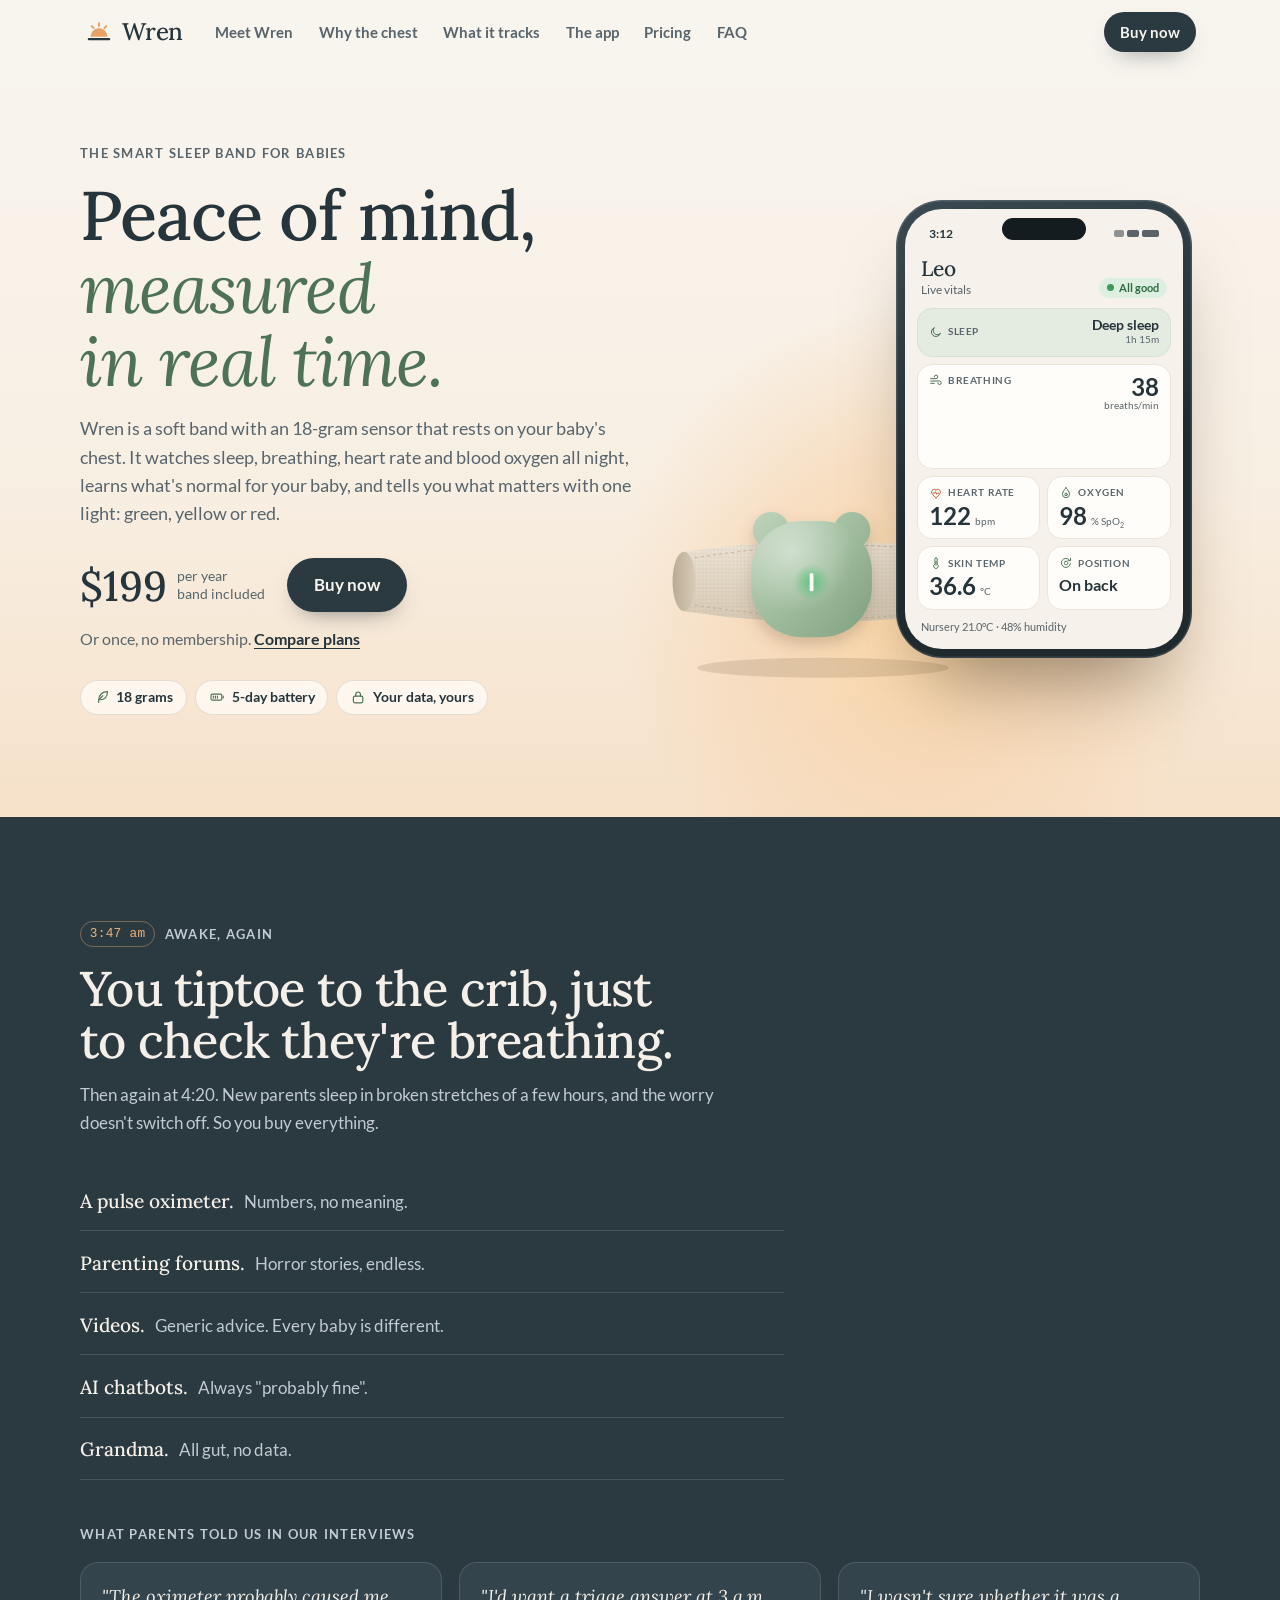
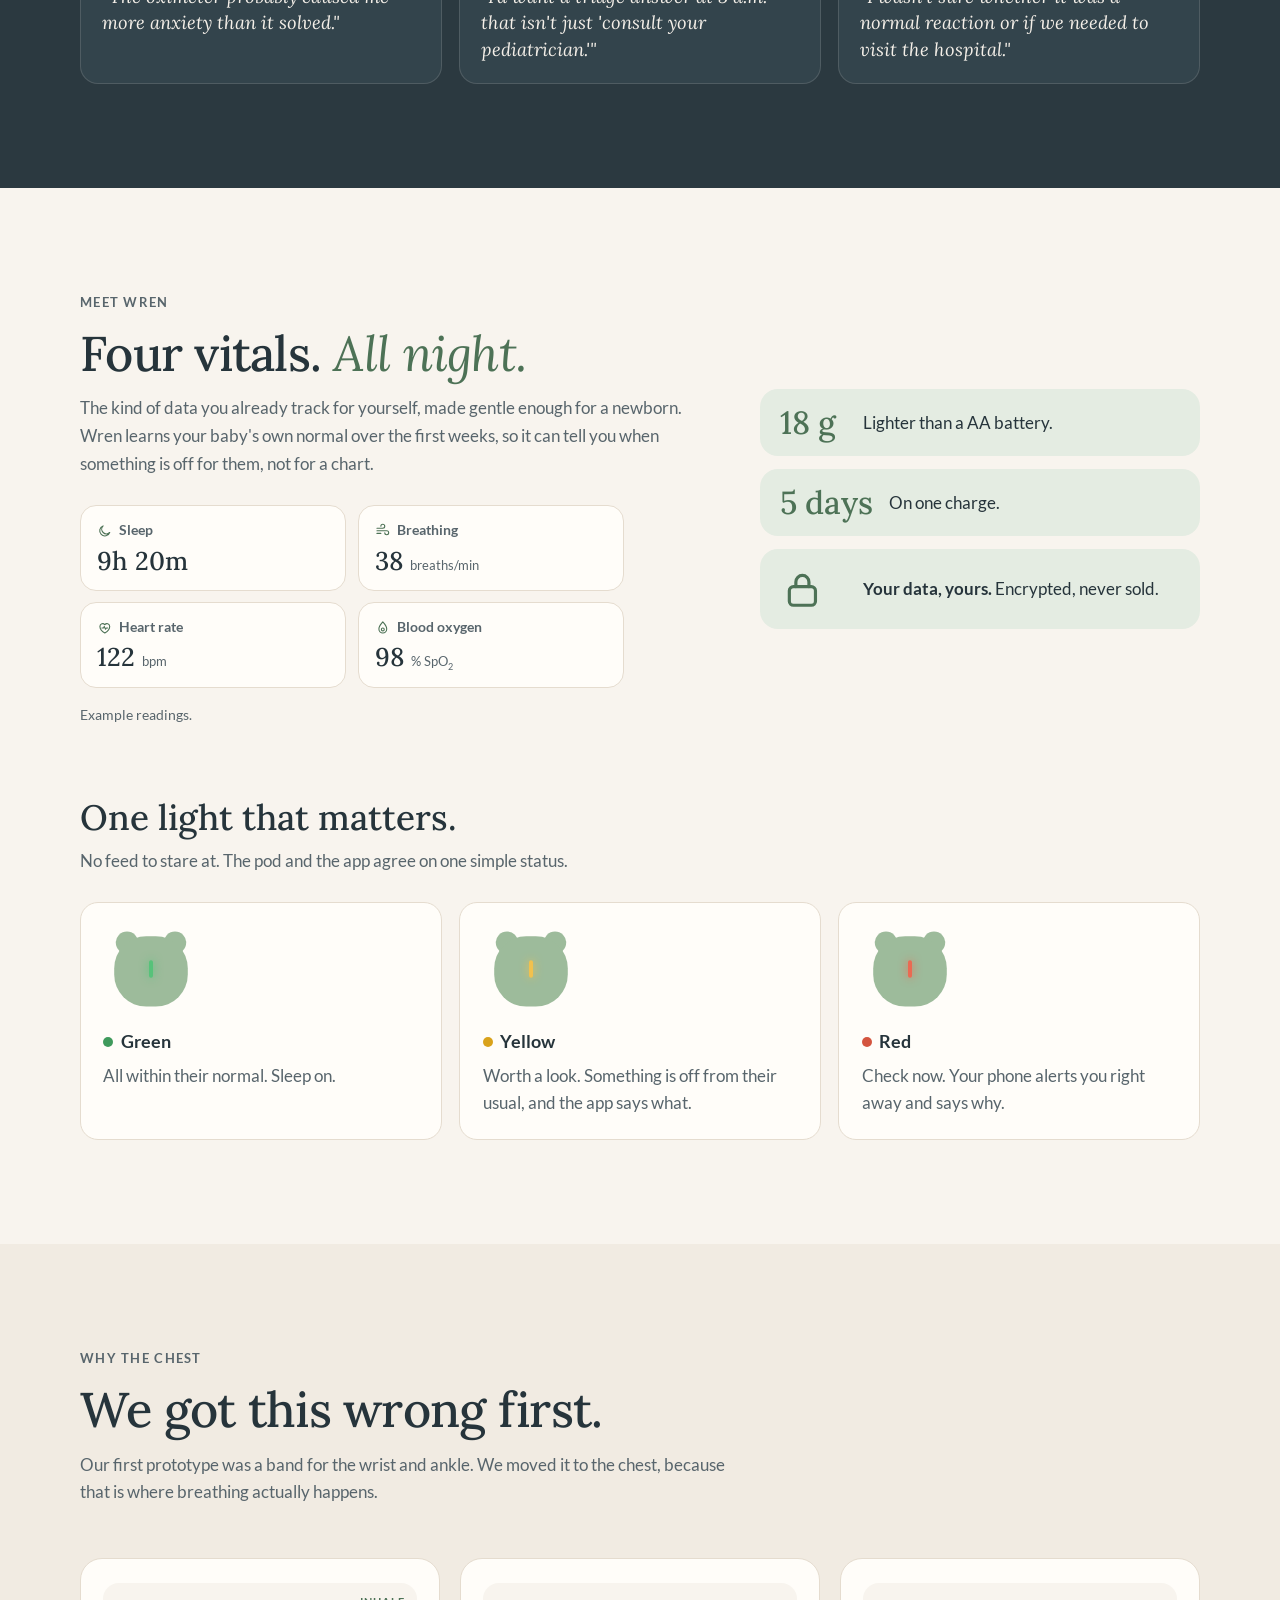
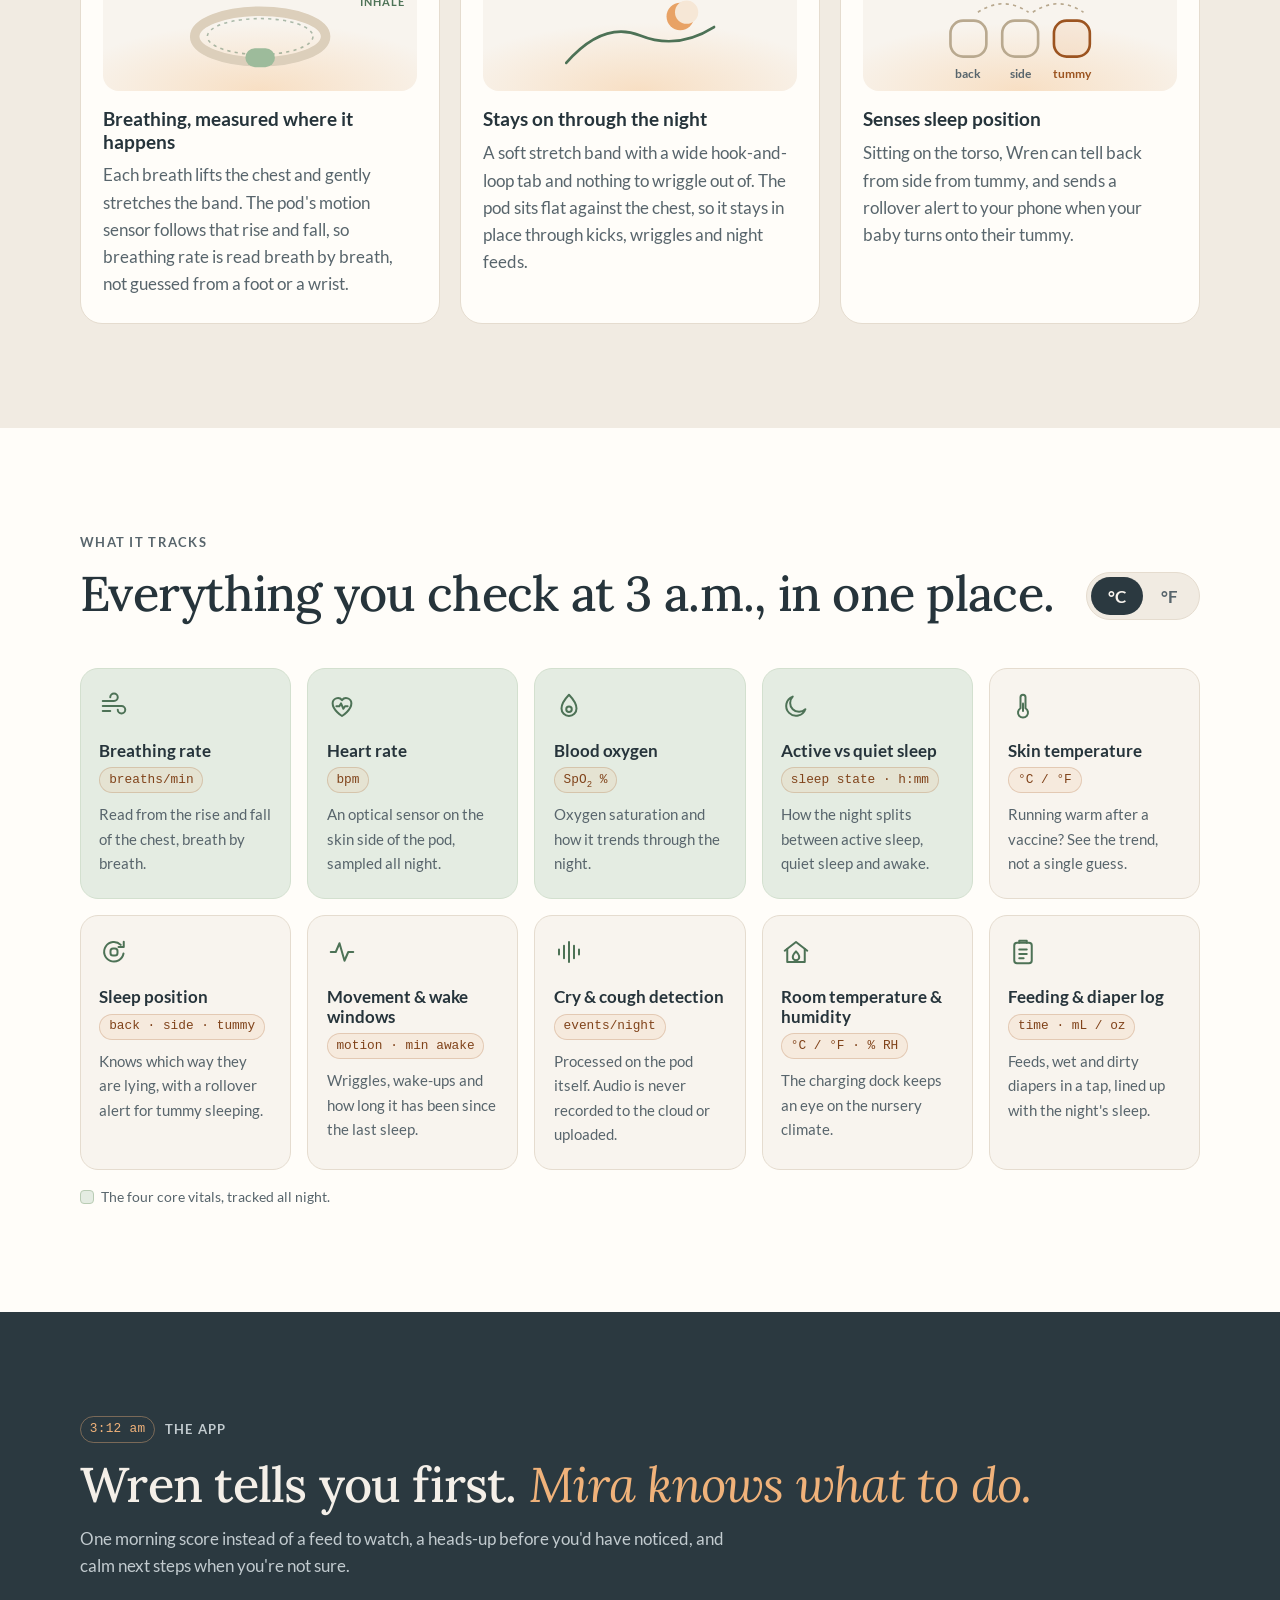
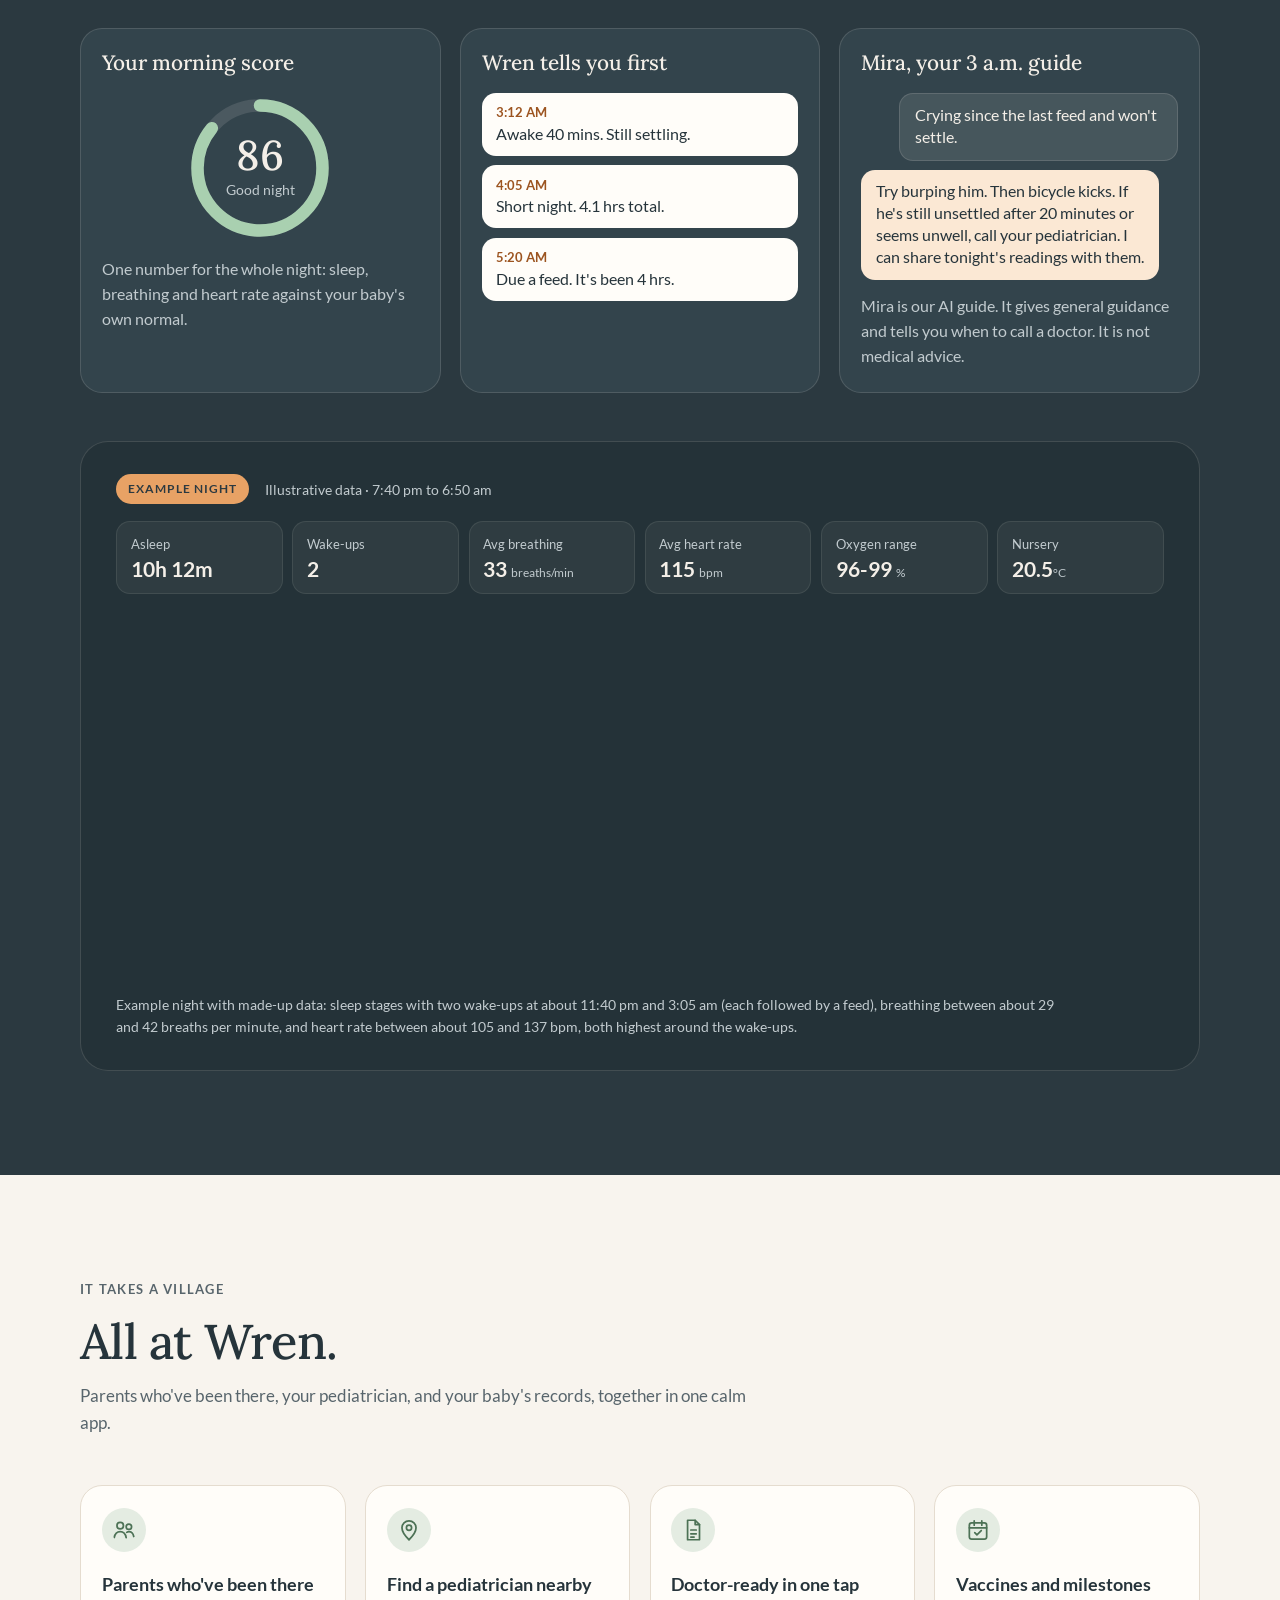
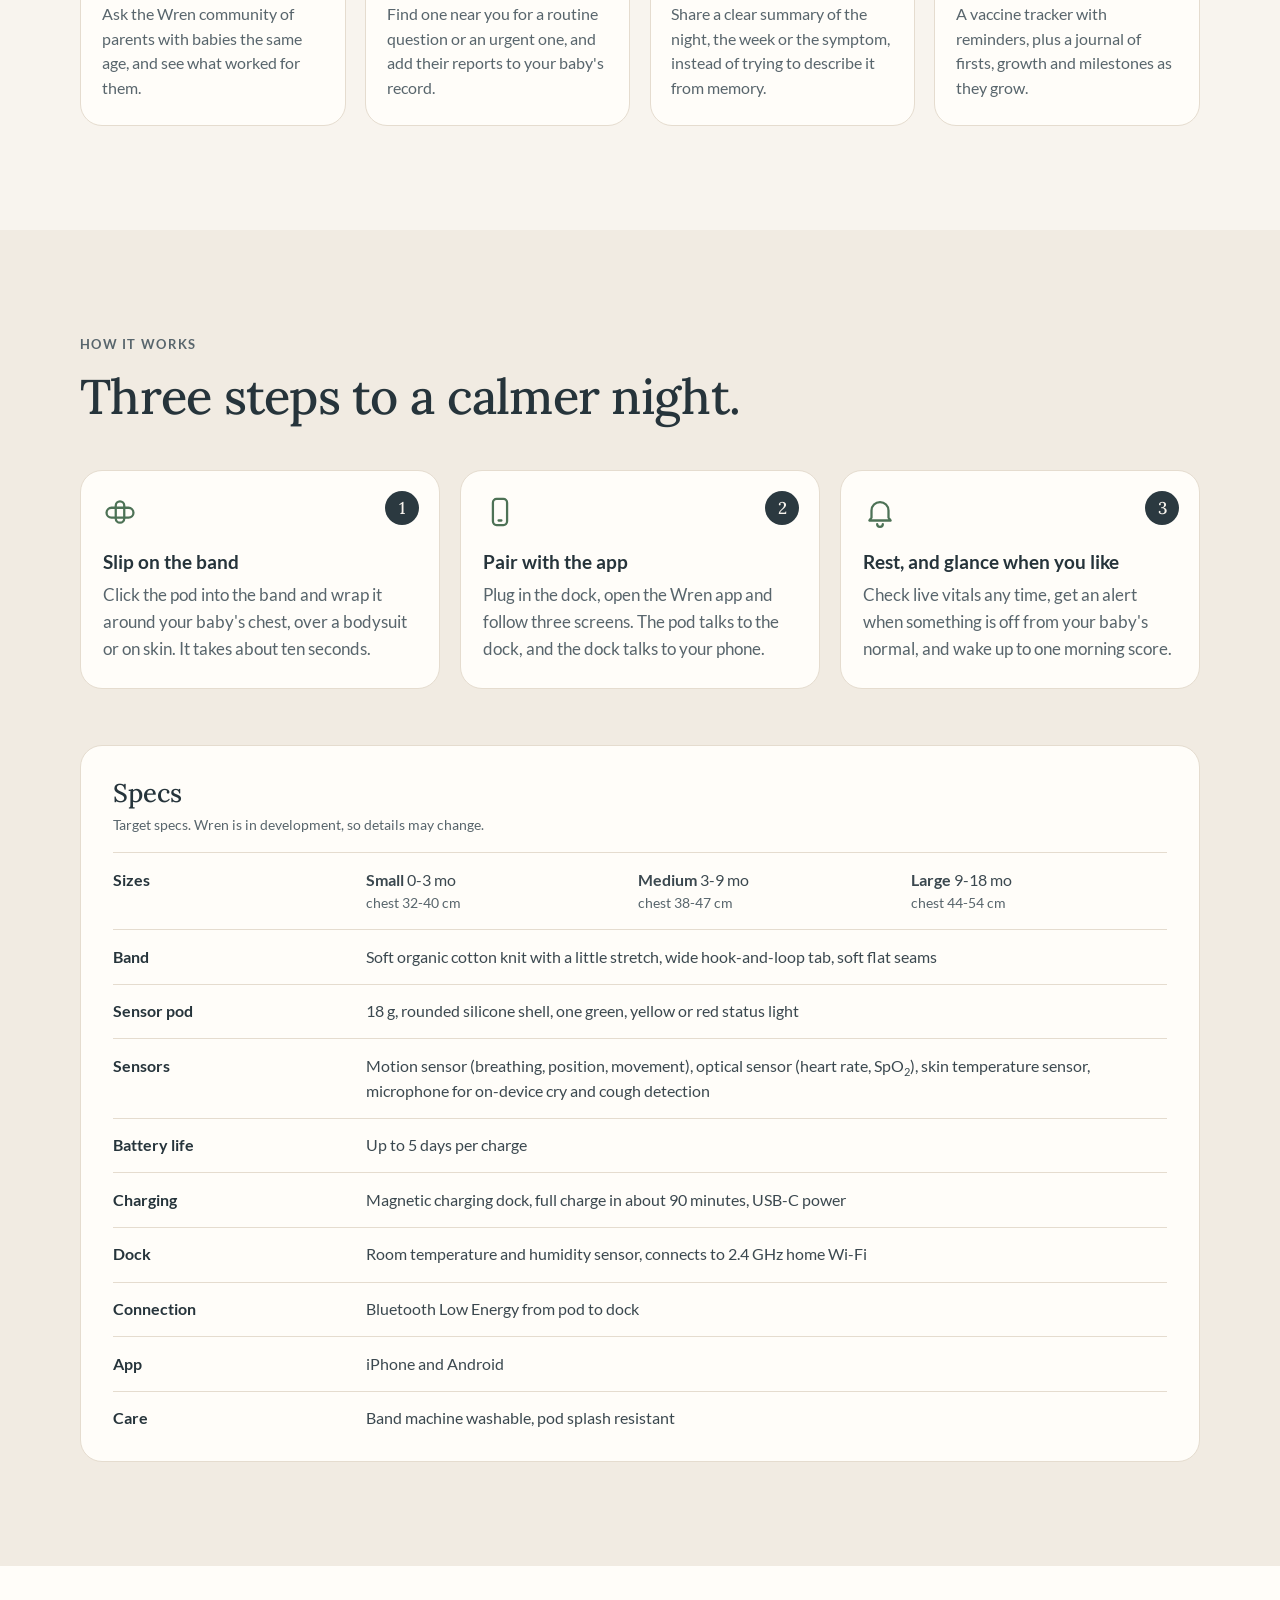
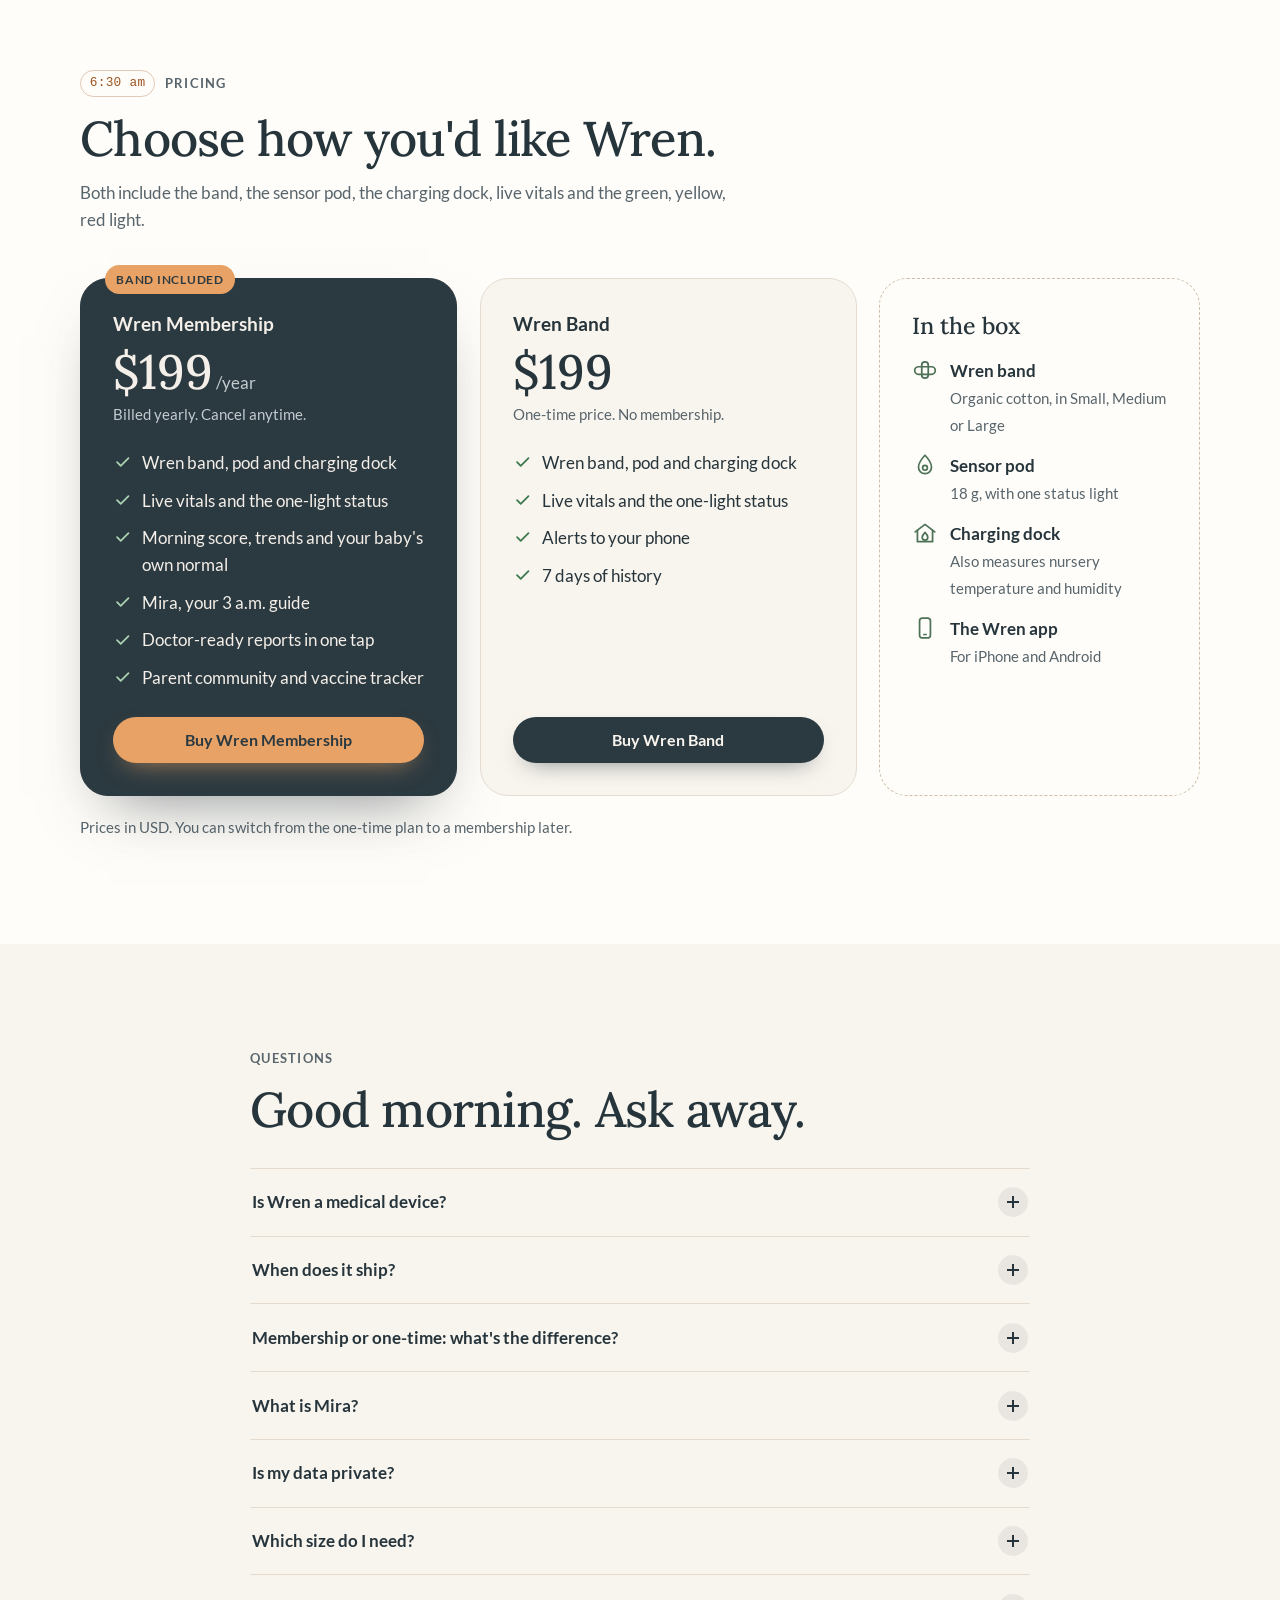
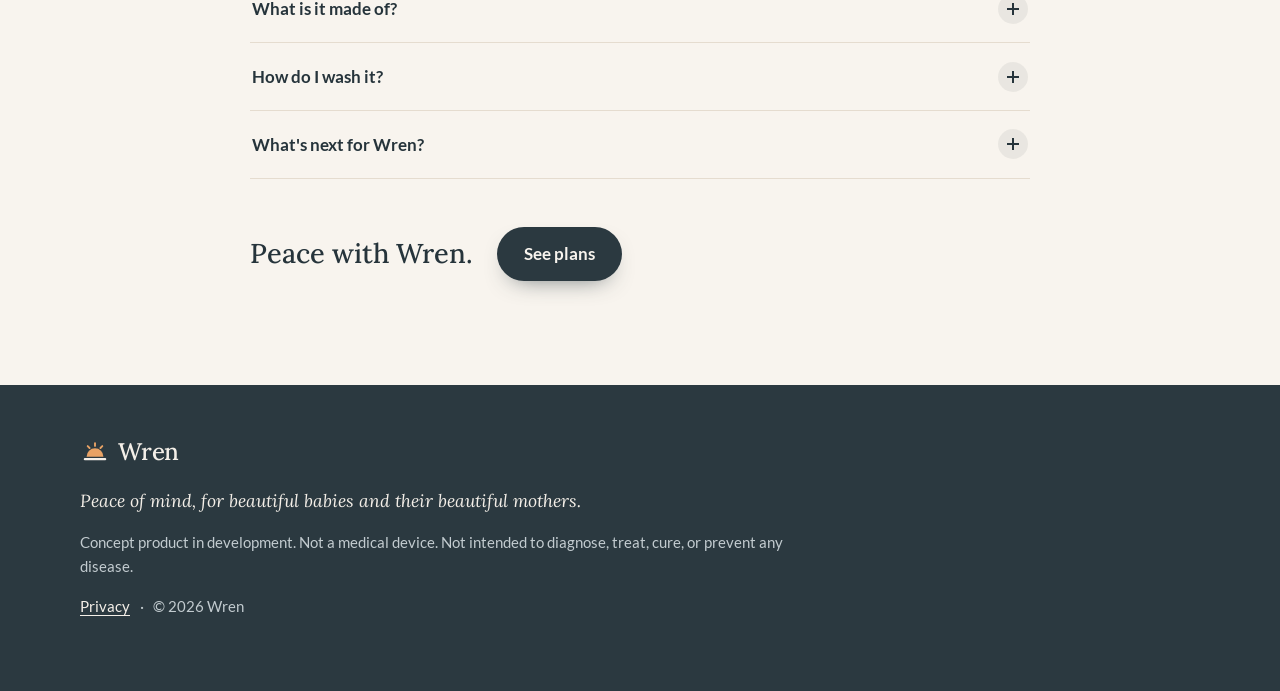
==== commit a547dad6: "Rebrand the landing page as Dawn Uses the team materials: the Dawn name and look (cream, sage, slate" ====
--- a/index.html
+++ b/index.html
@@ -3,14 +3,15 @@
 <head>
   <meta charset="utf-8">
   <meta name="viewport" content="width=device-width, initial-scale=1, viewport-fit=cover">
-  <title>Wren · The smart sleep band for babies</title>
-  <meta name="description" content="Wren is a soft organic-cotton band with a small sensor pod worn at your baby's chest. See breathing, heart rate, oxygen, temperature, sleep position and more on your phone.">
-  <meta name="theme-color" content="#0d1330">
-  <meta property="og:title" content="Wren · The smart sleep band for babies">
-  <meta property="og:description" content="A soft band with a small sensor pod that tracks breathing, heart rate, oxygen, temperature and sleep position from your baby's chest.">
+  <title>Dawn · Peace of mind, measured in real time</title>
+  <meta name="description" content="Dawn is a soft band with an 18-gram sensor that rests on your baby's chest. Sleep, breathing, heart rate and blood oxygen all night, one calm morning score, and one light that matters.">
+  <meta name="theme-color" content="#f8f4ee">
+  <meta property="og:title" content="Dawn · Peace of mind, measured in real time">
+  <meta property="og:description" content="A soft baby band with an 18-gram sensor: four vitals all night, one light that matters, and a 3 a.m. guide that knows what to do.">
   <meta property="og:type" content="website">
-  <link rel="icon" href="data:image/svg+xml,%3Csvg xmlns='http://www.w3.org/2000/svg' viewBox='0 0 32 32'%3E%3Ccircle cx='16' cy='16' r='15' fill='%23f5b971'/%3E%3Cpath d='M19.5 6.5a10 10 0 1 0 6 15.2A8.2 8.2 0 0 1 19.5 6.5z' fill='%230d1330'/%3E%3C/svg%3E">
-  <link rel="preload" href="fonts/fraunces-latin-600-normal.woff2" as="font" type="font/woff2" crossorigin>
+  <link rel="icon" href="data:image/svg+xml,%3Csvg xmlns='http://www.w3.org/2000/svg' viewBox='0 0 32 32'%3E%3Crect width='32' height='32' rx='8' fill='%23f8f4ee'/%3E%3Cpath d='M7 21a9 9 0 0 1 18 0z' fill='%23e4a064'/%3E%3Crect x='4' y='22.5' width='24' height='2.4' rx='1.2' fill='%232b3940'/%3E%3C/svg%3E">
+  <link rel="preload" href="fonts/lora-latin-500-normal.woff2" as="font" type="font/woff2" crossorigin>
+  <link rel="preload" href="fonts/lato-latin-400-normal.woff2" as="font" type="font/woff2" crossorigin>
   <link rel="stylesheet" href="css/styles.css">
   <script>document.documentElement.classList.add("js");</script>
   <script src="config.js" defer></script>
@@ -33,7 +34,7 @@
       <symbol id="i-sound" viewBox="0 0 24 24"><path d="M4 10v4M8 7v10M12 4v16M16 7v10M20 10v4"/></symbol>
       <symbol id="i-room" viewBox="0 0 24 24"><path d="M3 11l9-7 9 7"/><path d="M5 9.5V20h14V9.5"/><path d="M12 11.5s2.6 2.7 2.6 4.5a2.6 2.6 0 0 1-5.2 0c0-1.8 2.6-4.5 2.6-4.5z"/></symbol>
       <symbol id="i-log" viewBox="0 0 24 24"><rect x="5" y="4.5" width="14" height="16.5" rx="2.2"/><path d="M9 4.5V3h6v1.5"/><path d="M9 10h6M9 13.5h6M9 17h3.5"/></symbol>
-      <symbol id="i-band" viewBox="0 0 24 24"><ellipse cx="12" cy="11" rx="9" ry="4.5"/><rect x="9" y="12.5" width="6" height="4.5" rx="2.2"/></symbol>
+      <symbol id="i-band" viewBox="0 0 24 24"><rect x="2.5" y="9" width="19" height="7" rx="3.5"/><path d="M9 7.5a3 3 0 0 1 6 0v9a3 3 0 0 1-6 0z"/></symbol>
       <symbol id="i-phone" viewBox="0 0 24 24"><rect x="7" y="2.8" width="10" height="18.4" rx="2.6"/><path d="M11 18h2"/></symbol>
       <symbol id="i-bell" viewBox="0 0 24 24"><path d="M6 16v-5a6 6 0 0 1 12 0v5l1.5 2h-15z"/><path d="M10 20.5a2 2 0 0 0 4 0"/></symbol>
       <symbol id="i-check" viewBox="0 0 24 24"><path d="M5 12.5l4.5 4.5L19 7.5"/></symbol>
@@ -42,7 +43,14 @@
       <symbol id="i-lock" viewBox="0 0 24 24"><rect x="5" y="10.5" width="14" height="10" rx="2.2"/><path d="M8.5 10.5V8a3.5 3.5 0 0 1 7 0v2.5"/></symbol>
       <symbol id="i-leaf" viewBox="0 0 24 24"><path d="M5 19c0-8 5-13.2 14-14 0 9-5 14-13.2 14z"/><path d="M5 19l7.5-7.5"/></symbol>
       <symbol id="i-wash" viewBox="0 0 24 24"><path d="M3.5 7.5L5.5 19h13l2-11.5"/><path d="M3.5 7.5c2.1 1.5 4.3 1.5 6.4 0s4.2-1.5 6.3 0 3.3 1.3 4.3 0"/></symbol>
-      <symbol id="i-bottle" viewBox="0 0 24 24"><path d="M10 3h4v2.5l1.5 2V20a1.5 1.5 0 0 1-1.5 1.5h-4A1.5 1.5 0 0 1 8.5 20V7.5l1.5-2z"/><path d="M8.5 11h7M8.5 15h7"/></symbol>
+      <symbol id="i-battery" viewBox="0 0 24 24"><rect x="3" y="7.5" width="16" height="9" rx="2.2"/><path d="M21 10.5v3"/><path d="M6.5 10.5v3M9.5 10.5v3M12.5 10.5v3"/></symbol>
+      <symbol id="i-feather" viewBox="0 0 24 24"><path d="M20 4c-8 0-13 5-13 12v4"/><path d="M20 4c0 7-4 12-11 12"/><path d="M7 16l6-6"/></symbol>
+      <symbol id="i-spark" viewBox="0 0 24 24"><path d="M12 3v4M12 17v4M3 12h4M17 12h4M6 6l2.5 2.5M15.5 15.5L18 18M18 6l-2.5 2.5M8.5 15.5L6 18"/></symbol>
+      <symbol id="i-people" viewBox="0 0 24 24"><circle cx="8.5" cy="8" r="3"/><circle cx="16.5" cy="9" r="2.5"/><path d="M3 19c.6-3.4 2.8-5.5 5.5-5.5S13.4 15.6 14 19"/><path d="M14.5 14.2c.6-.4 1.3-.7 2-.7 2.3 0 4 1.8 4.5 4.5"/></symbol>
+      <symbol id="i-pin" viewBox="0 0 24 24"><path d="M12 21s-6.5-6.2-6.5-11a6.5 6.5 0 0 1 13 0c0 4.8-6.5 11-6.5 11z"/><circle cx="12" cy="10" r="2.4"/></symbol>
+      <symbol id="i-report" viewBox="0 0 24 24"><path d="M7 3h7l4 4v14H7z"/><path d="M14 3v4h4"/><path d="M10 12h5M10 15.5h5M10 18.5h3"/></symbol>
+      <symbol id="i-shield" viewBox="0 0 24 24"><path d="M12 3l7 3v5.5c0 4.5-3 7.8-7 9.5-4-1.7-7-5-7-9.5V6z"/><path d="M9 12l2.2 2.2L15.5 10"/></symbol>
+      <symbol id="i-calendar" viewBox="0 0 24 24"><rect x="4" y="5.5" width="16" height="15" rx="2.2"/><path d="M4 10h16M8.5 3.5v4M15.5 3.5v4"/><path d="M9 14.5l2 2 4-4"/></symbol>
     </defs>
   </svg>
 
@@ -50,24 +58,24 @@
 
   <header class="nav" id="top">
     <div class="nav__inner">
-      <a class="logo" href="#top" aria-label="Wren home">
+      <a class="logo" href="#top" aria-label="Dawn home">
         <svg class="logo__mark" viewBox="0 0 32 32" aria-hidden="true" focusable="false">
-          <circle cx="16" cy="16" r="15" class="logo__disc"/>
-          <path d="M19.5 6.5a10 10 0 1 0 6 15.2A8.2 8.2 0 0 1 19.5 6.5z" class="logo__cut"/>
-          <circle cx="12.4" cy="17.6" r="2.1" class="logo__dot"/>
+          <path d="M7 21a9 9 0 0 1 18 0z" class="logo__sun"/>
+          <path d="M16 6.5v3M8.2 9.7l2 2M23.8 9.7l-2 2" class="logo__rays"/>
+          <rect x="4" y="22.5" width="24" height="2.4" rx="1.2" class="logo__line"/>
         </svg>
-        <span class="logo__word">Wren</span>
+        <span class="logo__word">Dawn</span>
       </a>
       <nav class="nav__links" id="nav-links" aria-label="Sections">
+        <a href="#meet">Meet Dawn</a>
         <a href="#why">Why the chest</a>
         <a href="#tracks">What it tracks</a>
         <a href="#app">The app</a>
-        <a href="#how">How it works</a>
         <a href="#pricing">Pricing</a>
         <a href="#faq">FAQ</a>
       </nav>
       <div class="nav__actions">
-        <button class="btn btn--glow btn--sm" type="button" data-buy data-plan="band" data-button="nav">Buy now</button>
+        <button class="btn btn--primary btn--sm" type="button" data-buy data-plan="membership" data-button="nav">Buy now</button>
         <button class="nav__toggle" type="button" aria-expanded="false" aria-controls="nav-links" aria-label="Open menu">
           <svg class="icon" aria-hidden="true" focusable="false"><use href="#i-menu"/></svg>
         </button>
@@ -77,105 +85,109 @@
 
   <main id="main">
     <!-- 1. Hero -->
-    <section class="hero night" aria-labelledby="hero-title">
-      <div class="sky" aria-hidden="true">
-        <span class="moon"></span>
-        <span class="star" style="--x:8%;--y:18%;--d:0s"></span>
-        <span class="star" style="--x:22%;--y:8%;--d:1.2s"></span>
-        <span class="star star--sm" style="--x:35%;--y:26%;--d:2.1s"></span>
-        <span class="star" style="--x:54%;--y:12%;--d:.6s"></span>
-        <span class="star star--sm" style="--x:68%;--y:30%;--d:1.8s"></span>
-        <span class="star" style="--x:88%;--y:22%;--d:2.7s"></span>
-        <span class="star star--sm" style="--x:14%;--y:44%;--d:3.1s"></span>
-        <span class="star star--sm" style="--x:93%;--y:52%;--d:1.4s"></span>
-        <span class="star star--sm" style="--x:46%;--y:4%;--d:2.4s"></span>
-      </div>
-
+    <section class="hero" aria-labelledby="hero-title">
       <div class="wrap hero__grid">
         <div class="hero__copy">
-          <p class="eyebrow"><span class="eyebrow__time">9:40 pm</span> The smart sleep band for babies</p>
-          <h1 id="hero-title" class="display">Every breath, <em>gently</em> in view.</h1>
-          <p class="lede">Wren is a soft organic-cotton band with a small sensor pod that rests on your baby's chest, where breathing actually happens. Breathing, heart rate, oxygen, temperature and sleep position, live on your phone all night.</p>
+          <p class="eyebrow">The smart sleep band for babies</p>
+          <h1 id="hero-title" class="display">Peace of mind, <em>measured in real time.</em></h1>
+          <p class="lede">Dawn is a soft band with an 18-gram sensor that rests on your baby's chest. It watches sleep, breathing, heart rate and blood oxygen all night, learns what's normal for your baby, and tells you what matters with one light: green, yellow or red.</p>
 
           <div class="hero__buy">
             <div class="price-tag">
-              <span class="price-tag__amount" data-price="band"></span>
-              <span class="price-tag__note">one-time</span>
-            </div>
-            <button class="btn btn--glow btn--lg" type="button" data-buy data-plan="band" data-button="hero">Buy now</button>
+              <span class="price-tag__amount" data-price="membership"></span>
+              <span class="price-tag__note">per year<br>band included</span>
+            </div>
+            <button class="btn btn--primary btn--lg" type="button" data-buy data-plan="membership" data-button="hero">Buy now</button>
           </div>
-          <p class="hero__alt">Or <span data-price="plus"></span> with a year of Wren Plus sleep insights. <a href="#pricing">Compare plans</a></p>
+          <p class="hero__alt">Or <span data-price-label="onetime"></span> once, no membership. <a href="#pricing">Compare plans</a></p>
 
           <ul class="chips" aria-label="Highlights">
-            <li><svg class="icon" aria-hidden="true" focusable="false"><use href="#i-leaf"/></svg>Organic cotton band</li>
-            <li><svg class="icon" aria-hidden="true" focusable="false"><use href="#i-lock"/></svg>Audio never leaves the pod</li>
-            <li><svg class="icon" aria-hidden="true" focusable="false"><use href="#i-wash"/></svg>Machine-washable</li>
+            <li><svg class="icon" aria-hidden="true" focusable="false"><use href="#i-feather"/></svg>18 grams</li>
+            <li><svg class="icon" aria-hidden="true" focusable="false"><use href="#i-battery"/></svg>5-day battery</li>
+            <li><svg class="icon" aria-hidden="true" focusable="false"><use href="#i-lock"/></svg>Your data, yours</li>
           </ul>
         </div>
 
         <div class="hero__visual">
-          <!-- Product: the band and the sensor pod -->
-          <svg class="band-art" viewBox="0 0 440 250" role="img" aria-labelledby="band-art-title">
-            <title id="band-art-title">The Wren band: a soft cotton loop with a small rounded sensor pod on the front.</title>
+          <div class="sunrise" aria-hidden="true"></div>
+
+          <!-- Product: the Dawn band and sensor pod -->
+          <svg class="band-art" viewBox="0 0 440 300" role="img" aria-labelledby="band-art-title">
+            <title id="band-art-title">The Dawn band: a soft oatmeal fabric strap with a small, rounded sage-green sensor pod on the front that glows with one status light.</title>
             <defs>
-              <linearGradient id="band-front" x1="0" y1="0" x2="0" y2="1">
-                <stop offset="0" stop-color="#f4ead9"/>
-                <stop offset="1" stop-color="#dccdb6"/>
+              <linearGradient id="strap" x1="0" y1="0" x2="0" y2="1">
+                <stop offset="0" stop-color="#efe6d8"/>
+                <stop offset="1" stop-color="#d8cbb6"/>
               </linearGradient>
-              <linearGradient id="pod-shell" x1="0" y1="0" x2="1" y2="1">
-                <stop offset="0" stop-color="#ffffff"/>
-                <stop offset=".55" stop-color="#ece8f6"/>
-                <stop offset="1" stop-color="#c9c3e0"/>
+              <linearGradient id="strap-end" x1="0" y1="0" x2="1" y2="0">
+                <stop offset="0" stop-color="#b9ab94"/>
+                <stop offset="1" stop-color="#d9ccb7"/>
               </linearGradient>
-              <radialGradient id="pod-led" cx=".5" cy=".5" r=".5">
-                <stop offset="0" stop-color="#c8f5e8"/>
-                <stop offset=".45" stop-color="#93d8c4"/>
-                <stop offset="1" stop-color="#93d8c4" stop-opacity="0"/>
+              <pattern id="weave" width="5" height="5" patternUnits="userSpaceOnUse">
+                <path d="M0 2.5h5M2.5 0v5" stroke="#a8977c" stroke-opacity=".18" stroke-width="1"/>
+              </pattern>
+              <linearGradient id="pod-body" x1="130" y1="70" x2="300" y2="250" gradientUnits="userSpaceOnUse">
+                <stop offset="0" stop-color="#bcd2b9"/>
+                <stop offset=".5" stop-color="#9dbb9b"/>
+                <stop offset="1" stop-color="#7c9c7c"/>
+              </linearGradient>
+              <radialGradient id="pod-shine" cx="180" cy="120" r="80" gradientUnits="userSpaceOnUse">
+                <stop offset="0" stop-color="#fff" stop-opacity=".45"/>
+                <stop offset="1" stop-color="#fff" stop-opacity="0"/>
               </radialGradient>
-              <pattern id="knit" width="6" height="6" patternUnits="userSpaceOnUse" patternTransform="rotate(20)">
-                <path d="M0 3h6" stroke="#b9a98f" stroke-opacity=".25" stroke-width="1"/>
-              </pattern>
+              <radialGradient id="led-glow" cx=".5" cy=".5" r=".5">
+                <stop offset="0" stop-color="currentColor" stop-opacity=".9"/>
+                <stop offset="1" stop-color="currentColor" stop-opacity="0"/>
+              </radialGradient>
+              <filter id="soft-shadow" x="-20%" y="-20%" width="140%" height="150%">
+                <feDropShadow dx="0" dy="10" stdDeviation="10" flood-color="#5b4a33" flood-opacity=".25"/>
+              </filter>
             </defs>
-            <ellipse cx="220" cy="228" rx="150" ry="12" fill="#000" opacity=".28"/>
-            <!-- back of the loop -->
-            <path d="M42 120 A178 72 0 0 1 398 120" fill="none" stroke="#a79a86" stroke-width="40"/>
-            <path d="M42 120 A178 72 0 0 1 398 120" fill="none" stroke="#8d8171" stroke-width="40" stroke-opacity=".45"/>
-            <!-- front of the loop -->
-            <path d="M42 120 A178 72 0 0 0 398 120" fill="none" stroke="url(#band-front)" stroke-width="42"/>
-            <path d="M42 120 A178 72 0 0 0 398 120" fill="none" stroke="url(#knit)" stroke-width="42"/>
-            <path d="M58 120 A162 58 0 0 0 382 120" fill="none" stroke="#b9a98f" stroke-width="1.4" stroke-dasharray="4 5" opacity=".8"/>
-            <path d="M26 120 A194 86 0 0 0 414 120" fill="none" stroke="#b9a98f" stroke-width="1.4" stroke-dasharray="4 5" opacity=".8"/>
-            <!-- snap closure -->
-            <circle cx="72" cy="163" r="6" fill="#efe6d6" stroke="#b9a98f" stroke-width="1.5"/>
-            <circle cx="72" cy="163" r="2" fill="#b9a98f"/>
-            <!-- pod pocket -->
-            <rect x="160" y="160" width="120" height="66" rx="30" fill="#e6dac6"/>
-            <!-- sensor pod -->
-            <g class="pod">
-              <rect x="170" y="164" width="100" height="56" rx="26" fill="url(#pod-shell)"/>
-              <rect x="170.5" y="164.5" width="99" height="55" rx="25.5" fill="none" stroke="#fff" stroke-opacity=".8"/>
-              <path d="M226 180a12 12 0 1 0 7 19 9.6 9.6 0 0 1-7-19z" fill="#b8b0d6"/>
-              <circle class="pod__led-glow" cx="248" cy="178" r="9" fill="url(#pod-led)"/>
-              <circle cx="248" cy="178" r="2.6" fill="#6fcbb1"/>
+            <ellipse cx="220" cy="272" rx="165" ry="13" fill="#6f5a3e" opacity=".18"/>
+            <!-- strap -->
+            <path d="M38 120 Q220 92 402 120 L402 198 Q220 226 38 198 Z" fill="url(#strap)"/>
+            <path d="M38 120 Q220 92 402 120 L402 198 Q220 226 38 198 Z" fill="url(#weave)"/>
+            <ellipse cx="38" cy="159" rx="15" ry="39" fill="url(#strap-end)"/>
+            <path d="M52 128 Q220 102 330 116" fill="none" stroke="#b7a68b" stroke-width="1.3" stroke-dasharray="4 4" opacity=".7"/>
+            <path d="M52 190 Q220 216 330 202" fill="none" stroke="#b7a68b" stroke-width="1.3" stroke-dasharray="4 4" opacity=".7"/>
+            <!-- hook-and-loop tab -->
+            <rect x="322" y="108" width="98" height="100" rx="14" fill="#e6dccb"/>
+            <rect x="322" y="108" width="98" height="100" rx="14" fill="url(#weave)"/>
+            <rect x="331" y="117" width="80" height="82" rx="9" fill="none" stroke="#b7a68b" stroke-width="1.3" stroke-dasharray="4 4" opacity=".8"/>
+            <!-- sensor pod: a soft rounded shape with two small ears -->
+            <g class="pod" filter="url(#soft-shadow)">
+              <circle cx="152" cy="92" r="24" fill="url(#pod-body)"/>
+              <circle cx="258" cy="92" r="24" fill="url(#pod-body)"/>
+              <rect x="126" y="80" width="158" height="152" rx="66" fill="url(#pod-body)"/>
+              <rect x="126" y="80" width="158" height="152" rx="66" fill="url(#pod-shine)"/>
+            </g>
+            <g class="pod-led" data-led>
+              <circle cx="205" cy="160" r="24" fill="url(#led-glow)" class="pod-led__glow"/>
+              <rect x="202.5" y="148" width="5" height="24" rx="2.5" class="pod-led__bar"/>
             </g>
           </svg>
 
           <!-- Phone mockup of the parent app -->
-          <div class="phone" role="img" aria-label="The Wren app on a phone, showing live readings for a sleeping baby: breathing 34 breaths per minute, heart rate 122 bpm, blood oxygen 98 percent, skin temperature 36.6 degrees Celsius, sleeping on their back, nursery at 21 degrees and 48 percent humidity.">
+          <div class="phone" role="img" aria-label="The Dawn app on a phone, showing live vitals for a sleeping baby: all good, deep sleep for 1 hour 15 minutes, breathing 38 breaths per minute, heart rate 122 bpm, blood oxygen 98 percent, skin temperature 36.6 degrees Celsius, sleeping on their back.">
             <div class="phone__screen" aria-hidden="true">
-              <div class="app-status"><span>9:41</span><span class="app-status__icons"><i></i><i></i><i></i></span></div>
+              <div class="app-status"><span>3:12</span><span class="app-status__icons"><i></i><i></i><i></i></span></div>
               <div class="app-head">
                 <div>
-                  <p class="app-head__name">Olive</p>
-                  <p class="app-head__sub">Asleep <span data-live="asleep">2h 14m</span></p>
+                  <p class="app-head__name">Leo</p>
+                  <p class="app-head__sub">Live vitals</p>
                 </div>
-                <span class="live-pill"><span class="live-dot"></span>Live</span>
+                <span class="status-pill"><span class="status-dot"></span>All good</span>
+              </div>
+
+              <div class="app-card app-card--sleep">
+                <span class="app-label"><svg class="icon" focusable="false"><use href="#i-moon"/></svg>Sleep</span>
+                <span class="app-value"><b>Deep sleep</b><small data-live="asleep">1h 15m</small></span>
               </div>
 
               <div class="app-card app-card--breath">
                 <div class="app-card__row">
                   <span class="app-label"><svg class="icon" focusable="false"><use href="#i-breath"/></svg>Breathing</span>
-                  <span class="app-value"><b data-live="breath">34</b><small>breaths/min</small></span>
+                  <span class="app-value"><b data-live="breath">38</b><small>breaths/min</small></span>
                 </div>
                 <div class="wave" data-wave>
                   <svg class="wave__svg" viewBox="0 0 400 60" preserveAspectRatio="none"><path class="wave__path" d=""/></svg>
@@ -200,24 +212,89 @@
                   <span class="app-value app-value--text"><b>On back</b></span>
                 </div>
               </div>
-
-              <div class="app-card app-card--room">
-                <span class="app-label"><svg class="icon" focusable="false"><use href="#i-room"/></svg>Nursery</span>
-                <span class="app-room"><span data-temp-c="21" data-temp-dec="1">21.0</span><span data-temp-unit>°C</span> · <span data-live="rh">48</span>% RH</span>
-              </div>
-              <div class="app-foot"><span class="stage-chip">Quiet sleep</span><span class="app-foot__note">All readings in your ranges</span></div>
+              <div class="app-foot">Nursery <span data-temp-c="21" data-temp-dec="1">21.0</span><span data-temp-unit>°C</span> · <span data-live="rh">48</span>% humidity</div>
             </div>
           </div>
         </div>
       </div>
     </section>
 
-    <!-- 2. Why the chest -->
-    <section class="section night night--2" id="why" aria-labelledby="why-title">
+    <!-- 2. The problem -->
+    <section class="section slate" id="story" aria-labelledby="story-title">
       <div class="wrap">
-        <p class="eyebrow"><span class="eyebrow__time">10:15 pm</span> Why the chest</p>
-        <h2 id="why-title" class="display display--md">Measured where breathing happens.</h2>
-        <p class="section-lede">A foot or a wrist can only guess at breathing. The chest moves with every breath, so that is where Wren sits.</p>
+        <p class="eyebrow eyebrow--time"><span class="eyebrow__time">3:47 am</span> Awake, again</p>
+        <h2 id="story-title" class="display display--md">You tiptoe to the crib, just to check they're breathing.</h2>
+        <p class="section-lede">Then again at 4:20. New parents sleep in broken stretches of a few hours, and the worry doesn't switch off. So you buy everything.</p>
+
+        <ul class="tried">
+          <li><b>A pulse oximeter.</b> <span>Numbers, no meaning.</span></li>
+          <li><b>Parenting forums.</b> <span>Horror stories, endless.</span></li>
+          <li><b>Videos.</b> <span>Generic advice. Every baby is different.</span></li>
+          <li><b>AI chatbots.</b> <span>Always "probably fine".</span></li>
+          <li><b>Grandma.</b> <span>All gut, no data.</span></li>
+        </ul>
+
+        <figure class="quotes" aria-labelledby="quotes-title">
+          <figcaption id="quotes-title" class="quotes__title">What parents told us in our interviews</figcaption>
+          <blockquote class="quote"><p>"The oximeter probably caused me more anxiety than it solved."</p></blockquote>
+          <blockquote class="quote"><p>"I'd want a triage answer at 3 a.m. that isn't just 'consult your pediatrician.'"</p></blockquote>
+          <blockquote class="quote"><p>"I wasn't sure whether it was a normal reaction or if we needed to visit the hospital."</p></blockquote>
+        </figure>
+      </div>
+    </section>
+
+    <!-- 3. Meet Dawn -->
+    <section class="section cream" id="meet" aria-labelledby="meet-title">
+      <div class="wrap meet">
+        <div class="meet__copy">
+          <p class="eyebrow">Meet Dawn</p>
+          <h2 id="meet-title" class="display display--md">Four vitals. <em>All night.</em></h2>
+          <p class="section-lede">The kind of data you already track for yourself, made gentle enough for a newborn. Dawn learns your baby's own normal over the first weeks, so it can tell you when something is off for them, not for a chart.</p>
+          <ul class="vitals">
+            <li><span class="vitals__label"><svg class="icon" aria-hidden="true" focusable="false"><use href="#i-moon"/></svg>Sleep</span><span class="vitals__value">9h 20m</span></li>
+            <li><span class="vitals__label"><svg class="icon" aria-hidden="true" focusable="false"><use href="#i-breath"/></svg>Breathing</span><span class="vitals__value">38 <small>breaths/min</small></span></li>
+            <li><span class="vitals__label"><svg class="icon" aria-hidden="true" focusable="false"><use href="#i-heart"/></svg>Heart rate</span><span class="vitals__value">122 <small>bpm</small></span></li>
+            <li><span class="vitals__label"><svg class="icon" aria-hidden="true" focusable="false"><use href="#i-drop"/></svg>Blood oxygen</span><span class="vitals__value">98 <small>% SpO<sub>2</sub></small></span></li>
+          </ul>
+          <p class="small-note">Example readings.</p>
+        </div>
+        <div class="meet__facts">
+          <div class="fact"><span class="fact__big">18 g</span><span class="fact__text">Lighter than a AA battery.</span></div>
+          <div class="fact"><span class="fact__big">5 days</span><span class="fact__text">On one charge.</span></div>
+          <div class="fact"><span class="fact__big"><svg class="icon" aria-hidden="true" focusable="false"><use href="#i-lock"/></svg></span><span class="fact__text"><b>Your data, yours.</b> Encrypted, never sold.</span></div>
+        </div>
+      </div>
+
+      <!-- One light that matters -->
+      <div class="wrap lights" id="light">
+        <h3 class="lights__title">One light that matters.</h3>
+        <p class="lights__lede">No feed to stare at. The pod and the app agree on one simple status.</p>
+        <ul class="lights__list">
+          <li class="light light--green">
+            <svg class="mini-pod" viewBox="0 0 120 110" aria-hidden="true" focusable="false"><circle cx="30" cy="22" r="14"/><circle cx="90" cy="22" r="14"/><rect x="14" y="14" width="92" height="88" rx="40"/><rect class="mini-pod__led" x="57.5" y="44" width="5" height="22" rx="2.5"/></svg>
+            <p class="light__name">Green</p>
+            <p>All within their normal. Sleep on.</p>
+          </li>
+          <li class="light light--yellow">
+            <svg class="mini-pod" viewBox="0 0 120 110" aria-hidden="true" focusable="false"><circle cx="30" cy="22" r="14"/><circle cx="90" cy="22" r="14"/><rect x="14" y="14" width="92" height="88" rx="40"/><rect class="mini-pod__led" x="57.5" y="44" width="5" height="22" rx="2.5"/></svg>
+            <p class="light__name">Yellow</p>
+            <p>Worth a look. Something is off from their usual, and the app says what.</p>
+          </li>
+          <li class="light light--red">
+            <svg class="mini-pod" viewBox="0 0 120 110" aria-hidden="true" focusable="false"><circle cx="30" cy="22" r="14"/><circle cx="90" cy="22" r="14"/><rect x="14" y="14" width="92" height="88" rx="40"/><rect class="mini-pod__led" x="57.5" y="44" width="5" height="22" rx="2.5"/></svg>
+            <p class="light__name">Red</p>
+            <p>Check now. Your phone alerts you right away and says why.</p>
+          </li>
+        </ul>
+      </div>
+    </section>
+
+    <!-- 4. Why the chest -->
+    <section class="section cream-2" id="why" aria-labelledby="why-title">
+      <div class="wrap">
+        <p class="eyebrow">Why the chest</p>
+        <h2 id="why-title" class="display display--md">We got this wrong first.</h2>
+        <p class="section-lede">Our first prototype was a band for the wrist and ankle. We moved it to the chest, because that is where breathing actually happens.</p>
 
         <div class="why-grid">
           <article class="why-card">
@@ -225,12 +302,12 @@
               <svg viewBox="0 0 160 90" class="breath-ring">
                 <ellipse class="breath-ring__outer" cx="80" cy="45" rx="62" ry="24"/>
                 <ellipse class="breath-ring__inner" cx="80" cy="45" rx="50" ry="17"/>
-                <rect x="66" y="58" width="28" height="15" rx="7.5" class="breath-ring__pod"/>
+                <rect x="66" y="56" width="28" height="18" rx="9" class="breath-ring__pod"/>
               </svg>
               <span class="breath-label"><span>Inhale</span><span>Exhale</span></span>
             </div>
-            <h3>Breathing, read directly</h3>
-            <p>Each breath lifts the chest and gently stretches the band. The pod's motion sensor follows that rise and fall, so breathing rate is measured breath by breath, not inferred from somewhere else.</p>
+            <h3>Breathing, measured where it happens</h3>
+            <p>Each breath lifts the chest and gently stretches the band. The pod's motion sensor follows that rise and fall, so breathing rate is read breath by breath, not guessed from a foot or a wrist.</p>
           </article>
           <article class="why-card">
             <div class="why-card__art" aria-hidden="true">
@@ -238,13 +315,10 @@
                 <path d="M10 70 Q 45 30 80 44 T 150 36" class="night-art__line"/>
                 <circle cx="118" cy="26" r="13" class="night-art__moon"/>
                 <circle cx="124" cy="22" r="11" class="night-art__cut"/>
-                <circle cx="30" cy="22" r="1.6" class="night-art__star"/>
-                <circle cx="56" cy="14" r="1.2" class="night-art__star"/>
-                <circle cx="146" cy="60" r="1.4" class="night-art__star"/>
               </svg>
             </div>
             <h3>Stays on through the night</h3>
-            <p>A soft stretch band with no straps to wriggle out of. The pod sits flat in a padded pocket, so it stays in place through kicks, wriggles and nighttime feeds.</p>
+            <p>A soft stretch band with a wide hook-and-loop tab and nothing to wriggle out of. The pod sits flat against the chest, so it stays in place through kicks, wriggles and night feeds.</p>
           </article>
           <article class="why-card">
             <div class="why-card__art" aria-hidden="true">
@@ -257,19 +331,19 @@
               </svg>
             </div>
             <h3>Senses sleep position</h3>
-            <p>Sitting on the torso, Wren can tell back from side from tummy, and sends a rollover alert to your phone when your baby turns onto their tummy.</p>
+            <p>Sitting on the torso, Dawn can tell back from side from tummy, and sends a rollover alert to your phone when your baby turns onto their tummy.</p>
           </article>
         </div>
       </div>
     </section>
 
-    <!-- 3. What it tracks -->
-    <section class="section night night--3" id="tracks" aria-labelledby="tracks-title">
+    <!-- 5. What it tracks -->
+    <section class="section paper" id="tracks" aria-labelledby="tracks-title">
       <div class="wrap">
         <div class="section-head">
           <div>
-            <p class="eyebrow"><span class="eyebrow__time">12:30 am</span> What it tracks</p>
-            <h2 id="tracks-title" class="display display--md">Ten signals. One calm screen.</h2>
+            <p class="eyebrow">What it tracks</p>
+            <h2 id="tracks-title" class="display display--md">Everything you check at 3 a.m., in one place.</h2>
           </div>
           <div class="unit-toggle" role="group" aria-label="Temperature unit">
             <button type="button" data-unit="c" aria-pressed="true">°C</button>
@@ -278,29 +352,35 @@
         </div>
 
         <ul class="signal-grid">
-          <li class="signal">
+          <li class="signal signal--core">
             <svg class="signal__icon" aria-hidden="true" focusable="false"><use href="#i-breath"/></svg>
             <h3>Breathing rate</h3>
             <p class="unit">breaths/min</p>
             <p>Read from the rise and fall of the chest, breath by breath.</p>
           </li>
-          <li class="signal">
+          <li class="signal signal--core">
             <svg class="signal__icon" aria-hidden="true" focusable="false"><use href="#i-heart"/></svg>
             <h3>Heart rate</h3>
             <p class="unit">bpm</p>
             <p>An optical sensor on the skin side of the pod, sampled all night.</p>
           </li>
-          <li class="signal">
+          <li class="signal signal--core">
             <svg class="signal__icon" aria-hidden="true" focusable="false"><use href="#i-drop"/></svg>
             <h3>Blood oxygen</h3>
             <p class="unit">SpO<sub>2</sub> %</p>
             <p>Oxygen saturation and how it trends through the night.</p>
           </li>
+          <li class="signal signal--core">
+            <svg class="signal__icon" aria-hidden="true" focusable="false"><use href="#i-moon"/></svg>
+            <h3>Active vs quiet sleep</h3>
+            <p class="unit">sleep state · h:mm</p>
+            <p>How the night splits between active sleep, quiet sleep and awake.</p>
+          </li>
           <li class="signal">
             <svg class="signal__icon" aria-hidden="true" focusable="false"><use href="#i-thermo"/></svg>
             <h3>Skin temperature</h3>
             <p class="unit">°C / °F</p>
-            <p>Chest skin temperature, so you can see if they are running warm or cool.</p>
+            <p>Running warm after a vaccine? See the trend, not a single guess.</p>
           </li>
           <li class="signal">
             <svg class="signal__icon" aria-hidden="true" focusable="false"><use href="#i-position"/></svg>
@@ -309,12 +389,6 @@
             <p>Knows which way they are lying, with a rollover alert for tummy sleeping.</p>
           </li>
           <li class="signal">
-            <svg class="signal__icon" aria-hidden="true" focusable="false"><use href="#i-moon"/></svg>
-            <h3>Active vs quiet sleep</h3>
-            <p class="unit">sleep state · h:mm</p>
-            <p>How the night splits between active sleep, quiet sleep and awake.</p>
-          </li>
-          <li class="signal">
             <svg class="signal__icon" aria-hidden="true" focusable="false"><use href="#i-activity"/></svg>
             <h3>Movement &amp; wake windows</h3>
             <p class="unit">motion · min awake</p>
@@ -336,18 +410,51 @@
             <svg class="signal__icon" aria-hidden="true" focusable="false"><use href="#i-log"/></svg>
             <h3>Feeding &amp; diaper log</h3>
             <p class="unit">time · mL / oz</p>
-            <p>Log feeds and changes in a tap, lined up with the night's sleep.</p>
+            <p>Feeds, wet and dirty diapers in a tap, lined up with the night's sleep.</p>
           </li>
         </ul>
-      </div>
-    </section>
-
-    <!-- 4. App dashboard preview -->
-    <section class="section night night--4" id="app" aria-labelledby="app-title">
+        <p class="small-note"><span class="core-key" aria-hidden="true"></span>The four core vitals, tracked all night.</p>
+      </div>
+    </section>
+
+    <!-- 6. The app -->
+    <section class="section slate" id="app" aria-labelledby="app-title">
       <div class="wrap">
-        <p class="eyebrow"><span class="eyebrow__time">3:12 am</span> The app</p>
-        <h2 id="app-title" class="display display--md">The whole night, at a glance.</h2>
-        <p class="section-lede">In the morning, Wren turns the night into one simple timeline: when they slept deeply, when they stirred, and how breathing and heart rate settled.</p>
+        <p class="eyebrow eyebrow--time"><span class="eyebrow__time">3:12 am</span> The app</p>
+        <h2 id="app-title" class="display display--md">Dawn tells you first. <em>Mira knows what to do.</em></h2>
+        <p class="section-lede">One morning score instead of a feed to watch, a heads-up before you'd have noticed, and calm next steps when you're not sure.</p>
+
+        <div class="app-trio">
+          <article class="app-tile">
+            <h3 class="app-tile__title">Your morning score</h3>
+            <div class="score">
+              <svg class="score__ring" viewBox="0 0 120 120" aria-hidden="true" focusable="false">
+                <circle cx="60" cy="60" r="50" class="score__track"/>
+                <circle cx="60" cy="60" r="50" class="score__fill" pathLength="100" stroke-dasharray="86 100"/>
+              </svg>
+              <div class="score__text"><span class="score__num">86</span><span class="score__label">Good night</span></div>
+            </div>
+            <p>One number for the whole night: sleep, breathing and heart rate against your baby's own normal.</p>
+          </article>
+
+          <article class="app-tile">
+            <h3 class="app-tile__title">Dawn tells you first</h3>
+            <ul class="notes">
+              <li><span class="notes__time">3:12 AM</span>Awake 40 mins. Still settling.</li>
+              <li><span class="notes__time">4:05 AM</span>Short night. 4.1 hrs total.</li>
+              <li><span class="notes__time">5:20 AM</span>Due a feed. It's been 4 hrs.</li>
+            </ul>
+          </article>
+
+          <article class="app-tile">
+            <h3 class="app-tile__title">Mira, your 3 a.m. guide</h3>
+            <div class="mira">
+              <p class="mira__q">Crying since the last feed and won't settle.</p>
+              <p class="mira__a">Try burping him. Then bicycle kicks. If he's still unsettled after 20 minutes or seems unwell, call your pediatrician. I can share tonight's readings with them.</p>
+            </div>
+            <p class="mira__note">Mira is our AI guide. It gives general guidance and tells you when to call a doctor. It is not medical advice.</p>
+          </article>
+        </div>
 
         <figure class="dash" aria-labelledby="dash-caption">
           <div class="dash__top">
@@ -373,10 +480,41 @@
       </div>
     </section>
 
-    <!-- 5. How it works -->
-    <section class="section dawn" id="how" aria-labelledby="how-title">
+    <!-- 7. The village -->
+    <section class="section cream" id="village" aria-labelledby="village-title">
       <div class="wrap">
-        <p class="eyebrow"><span class="eyebrow__time">5:50 am</span> How it works</p>
+        <p class="eyebrow">It takes a village</p>
+        <h2 id="village-title" class="display display--md">All at Dawn.</h2>
+        <p class="section-lede">Parents who've been there, your pediatrician, and your baby's records, together in one calm app.</p>
+        <ul class="village">
+          <li class="village__item">
+            <svg class="village__icon" aria-hidden="true" focusable="false"><use href="#i-people"/></svg>
+            <h3>Parents who've been there</h3>
+            <p>Ask the Dawn community of parents with babies the same age, and see what worked for them.</p>
+          </li>
+          <li class="village__item">
+            <svg class="village__icon" aria-hidden="true" focusable="false"><use href="#i-pin"/></svg>
+            <h3>Find a pediatrician nearby</h3>
+            <p>Find one near you for a routine question or an urgent one, and add their reports to your baby's record.</p>
+          </li>
+          <li class="village__item">
+            <svg class="village__icon" aria-hidden="true" focusable="false"><use href="#i-report"/></svg>
+            <h3>Doctor-ready in one tap</h3>
+            <p>Share a clear summary of the night, the week or the symptom, instead of trying to describe it from memory.</p>
+          </li>
+          <li class="village__item">
+            <svg class="village__icon" aria-hidden="true" focusable="false"><use href="#i-calendar"/></svg>
+            <h3>Vaccines and milestones</h3>
+            <p>A vaccine tracker with reminders, plus a journal of firsts, growth and milestones as they grow.</p>
+          </li>
+        </ul>
+      </div>
+    </section>
+
+    <!-- 8. How it works -->
+    <section class="section cream-2" id="how" aria-labelledby="how-title">
+      <div class="wrap">
+        <p class="eyebrow">How it works</p>
         <h2 id="how-title" class="display display--md">Three steps to a calmer night.</h2>
 
         <ol class="steps">
@@ -384,25 +522,25 @@
             <span class="step__num" aria-hidden="true">1</span>
             <svg class="step__icon" aria-hidden="true" focusable="false"><use href="#i-band"/></svg>
             <h3>Slip on the band</h3>
-            <p>Click the pod into its pocket and wrap the band around your baby's chest, over a bodysuit or on skin. It takes about ten seconds.</p>
+            <p>Click the pod into the band and wrap it around your baby's chest, over a bodysuit or on skin. It takes about ten seconds.</p>
           </li>
           <li class="step">
             <span class="step__num" aria-hidden="true">2</span>
             <svg class="step__icon" aria-hidden="true" focusable="false"><use href="#i-phone"/></svg>
             <h3>Pair with the app</h3>
-            <p>Plug in the dock, open the Wren app and follow three screens. The pod talks to the dock, and the dock talks to your phone.</p>
+            <p>Plug in the dock, open the Dawn app and follow three screens. The pod talks to the dock, and the dock talks to your phone.</p>
           </li>
           <li class="step">
             <span class="step__num" aria-hidden="true">3</span>
             <svg class="step__icon" aria-hidden="true" focusable="false"><use href="#i-bell"/></svg>
             <h3>Rest, and glance when you like</h3>
-            <p>Check live readings any time, get a notification when a reading moves outside the ranges you set, and wake up to the night's summary.</p>
+            <p>Check live vitals any time, get an alert when something is off from your baby's normal, and wake up to one morning score.</p>
           </li>
         </ol>
 
         <div class="specs">
           <h3 class="specs__title">Specs</h3>
-          <p class="specs__note">Target specs. Wren is in development, so details may change.</p>
+          <p class="specs__note">Target specs. Dawn is in development, so details may change.</p>
           <div class="table-scroll">
             <table class="specs-table">
               <tbody>
@@ -416,10 +554,10 @@
                     </ul>
                   </td>
                 </tr>
-                <tr><th scope="row">Band</th><td>Organic cotton knit (95% organic cotton, 5% elastane), padded pod pocket, soft flat seams</td></tr>
-                <tr><th scope="row">Sensor pod</th><td>38 × 28 × 10 mm, 12 g, smooth rounded silicone shell</td></tr>
+                <tr><th scope="row">Band</th><td>Soft organic cotton knit with a little stretch, wide hook-and-loop tab, soft flat seams</td></tr>
+                <tr><th scope="row">Sensor pod</th><td>18 g, rounded silicone shell, one green, yellow or red status light</td></tr>
                 <tr><th scope="row">Sensors</th><td>Motion sensor (breathing, position, movement), optical sensor (heart rate, SpO<sub>2</sub>), skin temperature sensor, microphone for on-device cry and cough detection</td></tr>
-                <tr><th scope="row">Battery life</th><td>Up to 3 nights (about 36 hours) per charge</td></tr>
+                <tr><th scope="row">Battery life</th><td>Up to 5 days per charge</td></tr>
                 <tr><th scope="row">Charging</th><td>Magnetic charging dock, full charge in about 90 minutes, USB-C power</td></tr>
                 <tr><th scope="row">Dock</th><td>Room temperature and humidity sensor, connects to 2.4 GHz home Wi-Fi</td></tr>
                 <tr><th scope="row">Connection</th><td>Bluetooth Low Energy from pod to dock</td></tr>
@@ -432,66 +570,68 @@
       </div>
     </section>
 
-    <!-- 6. Pricing -->
-    <section class="section day" id="pricing" aria-labelledby="pricing-title">
+    <!-- 9. Pricing -->
+    <section class="section paper" id="pricing" aria-labelledby="pricing-title">
       <div class="wrap">
-        <p class="eyebrow eyebrow--day"><span class="eyebrow__time">6:30 am</span> Pricing</p>
-        <h2 id="pricing-title" class="display display--md">Choose your Wren.</h2>
-        <p class="section-lede">Both plans include the band, the sensor pod, the charging dock and live readings in the app.</p>
+        <p class="eyebrow eyebrow--time"><span class="eyebrow__time">6:30 am</span> Pricing</p>
+        <h2 id="pricing-title" class="display display--md">Choose how you'd like Dawn.</h2>
+        <p class="section-lede">Both include the band, the sensor pod, the charging dock, live vitals and the green, yellow, red light.</p>
 
         <div class="plans">
-          <article class="plan" aria-labelledby="plan-band-title">
-            <h3 id="plan-band-title" class="plan__name">Wren Band</h3>
-            <p class="plan__price"><span data-price="band"></span></p>
-            <p class="plan__term">One-time price</p>
+          <article class="plan plan--featured" aria-labelledby="plan-membership-title">
+            <p class="plan__flag">Band included</p>
+            <h3 id="plan-membership-title" class="plan__name">Dawn Membership</h3>
+            <p class="plan__price"><span data-price="membership"></span><span class="plan__per">/year</span></p>
+            <p class="plan__term">Billed yearly. Cancel anytime.</p>
             <ul class="plan__list">
-              <li><svg class="icon" aria-hidden="true" focusable="false"><use href="#i-check"/></svg>Wren band in your size and sensor pod</li>
-              <li><svg class="icon" aria-hidden="true" focusable="false"><use href="#i-check"/></svg>Charging dock with nursery climate sensor</li>
-              <li><svg class="icon" aria-hidden="true" focusable="false"><use href="#i-check"/></svg>Live readings and alerts in the app</li>
-              <li><svg class="icon" aria-hidden="true" focusable="false"><use href="#i-check"/></svg>30 days of sleep history</li>
+              <li><svg class="icon" aria-hidden="true" focusable="false"><use href="#i-check"/></svg>Dawn band, pod and charging dock</li>
+              <li><svg class="icon" aria-hidden="true" focusable="false"><use href="#i-check"/></svg>Live vitals and the one-light status</li>
+              <li><svg class="icon" aria-hidden="true" focusable="false"><use href="#i-check"/></svg>Morning score, trends and your baby's own normal</li>
+              <li><svg class="icon" aria-hidden="true" focusable="false"><use href="#i-check"/></svg>Mira, your 3 a.m. guide</li>
+              <li><svg class="icon" aria-hidden="true" focusable="false"><use href="#i-check"/></svg>Doctor-ready reports in one tap</li>
+              <li><svg class="icon" aria-hidden="true" focusable="false"><use href="#i-check"/></svg>Parent community and vaccine tracker</li>
             </ul>
-            <button class="btn btn--ink btn--block" type="button" data-buy data-plan="band" data-button="pricing">Buy Wren Band</button>
+            <button class="btn btn--sun btn--block" type="button" data-buy data-plan="membership" data-button="pricing">Buy Dawn Membership</button>
           </article>
 
-          <article class="plan plan--featured" aria-labelledby="plan-plus-title">
-            <p class="plan__flag">Includes 1 year of Wren Plus</p>
-            <h3 id="plan-plus-title" class="plan__name">Wren Band + Wren Plus</h3>
-            <p class="plan__price"><span data-price="plus"></span></p>
-            <p class="plan__term">One-time price, first year of membership included</p>
+          <article class="plan" aria-labelledby="plan-onetime-title">
+            <h3 id="plan-onetime-title" class="plan__name">Dawn Band</h3>
+            <p class="plan__price"><span data-price="onetime"></span></p>
+            <p class="plan__term">One-time price. No membership.</p>
             <ul class="plan__list">
-              <li><svg class="icon" aria-hidden="true" focusable="false"><use href="#i-check"/></svg>Everything in Wren Band</li>
-              <li><svg class="icon" aria-hidden="true" focusable="false"><use href="#i-check"/></svg>1 year of Wren Plus sleep insights membership</li>
-              <li><svg class="icon" aria-hidden="true" focusable="false"><use href="#i-check"/></svg>Weekly sleep trends and patterns as they grow</li>
-              <li><svg class="icon" aria-hidden="true" focusable="false"><use href="#i-check"/></svg>Unlimited sleep history</li>
-              <li><svg class="icon" aria-hidden="true" focusable="false"><use href="#i-check"/></svg>Shareable night summaries (PDF)</li>
+              <li><svg class="icon" aria-hidden="true" focusable="false"><use href="#i-check"/></svg>Dawn band, pod and charging dock</li>
+              <li><svg class="icon" aria-hidden="true" focusable="false"><use href="#i-check"/></svg>Live vitals and the one-light status</li>
+              <li><svg class="icon" aria-hidden="true" focusable="false"><use href="#i-check"/></svg>Alerts to your phone</li>
+              <li><svg class="icon" aria-hidden="true" focusable="false"><use href="#i-check"/></svg>7 days of history</li>
             </ul>
-            <button class="btn btn--glow btn--block" type="button" data-buy data-plan="plus" data-button="pricing">Buy Wren Band + Plus</button>
+            <button class="btn btn--primary btn--block" type="button" data-buy data-plan="onetime" data-button="pricing">Buy Dawn Band</button>
           </article>
+
           <aside class="plan plan--box" aria-labelledby="box-title">
             <h3 id="box-title" class="plan__name">In the box</h3>
             <ul class="box-list">
-              <li><svg class="icon" aria-hidden="true" focusable="false"><use href="#i-band"/></svg><div><b>Wren band</b><span>Organic cotton, in Small, Medium or Large</span></div></li>
-              <li><svg class="icon" aria-hidden="true" focusable="false"><use href="#i-drop"/></svg><div><b>Sensor pod</b><span>Clicks into the band's padded pocket</span></div></li>
+              <li><svg class="icon" aria-hidden="true" focusable="false"><use href="#i-band"/></svg><div><b>Dawn band</b><span>Organic cotton, in Small, Medium or Large</span></div></li>
+              <li><svg class="icon" aria-hidden="true" focusable="false"><use href="#i-drop"/></svg><div><b>Sensor pod</b><span>18 g, with one status light</span></div></li>
               <li><svg class="icon" aria-hidden="true" focusable="false"><use href="#i-room"/></svg><div><b>Charging dock</b><span>Also measures nursery temperature and humidity</span></div></li>
-              <li><svg class="icon" aria-hidden="true" focusable="false"><use href="#i-phone"/></svg><div><b>The Wren app</b><span>Free for iPhone and Android</span></div></li>
+              <li><svg class="icon" aria-hidden="true" focusable="false"><use href="#i-phone"/></svg><div><b>The Dawn app</b><span>For iPhone and Android</span></div></li>
             </ul>
           </aside>
         </div>
-        <p class="plans__foot">Prices in <span data-currency>USD</span>. After the first year, Wren Plus is optional. The band and live readings keep working without it.</p>
-      </div>
-    </section>
-
-    <!-- 7. FAQ -->
-    <section class="section day day--2" id="faq" aria-labelledby="faq-title">
+        <p class="plans__foot">Prices in <span data-currency>USD</span>. You can switch from the one-time plan to a membership later.</p>
+      </div>
+    </section>
+
+    <!-- 10. FAQ -->
+    <section class="section cream" id="faq" aria-labelledby="faq-title">
       <div class="wrap wrap--narrow">
-        <p class="eyebrow eyebrow--day"><span class="eyebrow__time">7:05 am</span> Questions</p>
+        <p class="eyebrow">Questions</p>
         <h2 id="faq-title" class="display display--md">Good morning. Ask away.</h2>
 
         <div class="faq">
           <details>
-            <summary>Is Wren a medical device?</summary>
+            <summary>Is Dawn a medical device?</summary>
             <div class="faq__body">
-              <p>No. Wren is a concept product in development and is not a medical device. It is not intended to diagnose, treat, cure, or prevent any disease, and it does not replace safe sleep practices or advice from your pediatrician.</p>
+              <p>No. Dawn is a concept product in development and is not a medical device. It is not intended to diagnose, treat, cure, or prevent any disease, and it does not replace safe sleep practices or advice from your pediatrician.</p>
               <p>Always follow safe sleep guidance: baby on their back, on a firm, flat surface, with nothing else in the crib.</p>
             </div>
           </details>
@@ -502,9 +642,21 @@
             </div>
           </details>
           <details>
+            <summary>Membership or one-time: what's the difference?</summary>
+            <div class="faq__body">
+              <p>Both come with the band, pod and dock, live vitals, alerts and the green, yellow, red light. The membership adds the morning score and trends, Mira, doctor-ready reports, unlimited history, the parent community and the vaccine tracker, billed once a year. The one-time plan is a single payment with 7 days of history.</p>
+            </div>
+          </details>
+          <details>
+            <summary>What is Mira?</summary>
+            <div class="faq__body">
+              <p>Mira is Dawn's AI guide. It looks at your baby's readings against their own normal and suggests calm next steps, like what to try when a baby won't settle, and it tells you clearly when it's time to call your pediatrician. Mira gives general guidance, not medical advice. In an emergency, call your local emergency number.</p>
+            </div>
+          </details>
+          <details>
             <summary>Is my data private?</summary>
             <div class="faq__body">
-              <p>Privacy is built into the design. Cry and cough detection runs on the pod itself, and audio is never uploaded. Readings are encrypted on their way to your phone and in storage, and your family's data will never be sold.</p>
+              <p>Your data is yours. Cry and cough detection runs on the pod itself, and audio is never uploaded. Readings are encrypted on their way to your phone and in storage, you choose what to share with your pediatrician, and your family's data will never be sold.</p>
               <p>On this website, we only collect what is described in our <a href="privacy.html">privacy notice</a>.</p>
             </div>
           </details>
@@ -517,7 +669,7 @@
           <details>
             <summary>What is it made of?</summary>
             <div class="faq__body">
-              <p>The band is a soft organic cotton knit with a little stretch, with flat seams and no wires in the fabric. The pod has a smooth, rounded silicone shell and sits in a padded pocket, so nothing hard presses on your baby's skin.</p>
+              <p>The band is a soft organic cotton knit with a little stretch, with flat seams and no wires in the fabric. The 18-gram pod has a smooth, rounded silicone shell, so nothing hard or heavy presses on your baby's skin.</p>
             </div>
           </details>
           <details>
@@ -526,28 +678,35 @@
               <p>Pop the pod out, then machine wash the band cold on a gentle cycle and lay it flat to dry. Wipe the pod with a damp cloth. Many parents keep a second band so one is always fresh.</p>
             </div>
           </details>
+          <details>
+            <summary>What's next for Dawn?</summary>
+            <div class="faq__body">
+              <p>The band comes first. After that we're working on a movement monitor, a smart cradle and a smart diaper that all share one app, growing with your baby from birth to toddler.</p>
+            </div>
+          </details>
         </div>
 
         <div class="cta-end">
-          <p>Ready to reserve yours?</p>
-          <a class="btn btn--glow btn--lg" href="#pricing">See plans</a>
+          <p>Peace with Dawn.</p>
+          <a class="btn btn--primary btn--lg" href="#pricing">See plans</a>
         </div>
       </div>
     </section>
   </main>
 
-  <footer class="footer night">
+  <footer class="footer">
     <div class="wrap footer__inner">
-      <a class="logo logo--footer" href="#top" aria-label="Wren, back to top">
+      <a class="logo logo--footer" href="#top" aria-label="Dawn, back to top">
         <svg class="logo__mark" viewBox="0 0 32 32" aria-hidden="true" focusable="false">
-          <circle cx="16" cy="16" r="15" class="logo__disc"/>
-          <path d="M19.5 6.5a10 10 0 1 0 6 15.2A8.2 8.2 0 0 1 19.5 6.5z" class="logo__cut"/>
-          <circle cx="12.4" cy="17.6" r="2.1" class="logo__dot"/>
+          <path d="M7 21a9 9 0 0 1 18 0z" class="logo__sun"/>
+          <path d="M16 6.5v3M8.2 9.7l2 2M23.8 9.7l-2 2" class="logo__rays"/>
+          <rect x="4" y="22.5" width="24" height="2.4" rx="1.2" class="logo__line"/>
         </svg>
-        <span class="logo__word">Wren</span>
+        <span class="logo__word">Dawn</span>
       </a>
+      <p class="footer__tag">Peace of mind, for beautiful babies and their beautiful mothers.</p>
       <p class="footer__disclaimer">Concept product in development. Not a medical device. Not intended to diagnose, treat, cure, or prevent any disease.</p>
-      <p class="footer__links"><a href="privacy.html">Privacy</a><span aria-hidden="true">·</span><span>© <span data-year>2026</span> Wren</span></p>
+      <p class="footer__links"><a href="privacy.html">Privacy</a><span aria-hidden="true">·</span><span>© <span data-year>2026</span> Dawn</span></p>
     </div>
   </footer>
 
@@ -560,9 +719,9 @@
 
       <!-- View: form -->
       <div class="modal__view" data-view="form">
-        <h2 id="reserve-title" class="modal__title">Reserve your Wren</h2>
-        <p class="modal__text">Wren ships soon. Reserve yours at <strong data-modal-price></strong> and we'll email you first when orders open. No payment now, no card needed.</p>
-        <p class="modal__plan">Plan: <span data-modal-plan>Wren Band</span></p>
+        <h2 id="reserve-title" class="modal__title">Reserve your Dawn</h2>
+        <p class="modal__text">Dawn ships soon. Reserve yours at <strong data-modal-price></strong> and we'll email you first when orders open. No payment now, no card needed.</p>
+        <p class="modal__plan">Plan: <span data-modal-plan>Dawn Membership</span></p>
 
         <form class="reserve-form" novalidate>
           <div class="field">
@@ -599,6 +758,10 @@
                 <option>Cry and cough detection</option>
                 <option>Room temperature and humidity</option>
                 <option>Feeding and diaper log</option>
+                <option>Mira, the 3 a.m. guide</option>
+                <option>Doctor-ready reports</option>
+                <option>Parent community</option>
+                <option>Vaccine tracker</option>
               </select>
             </div>
 
@@ -610,6 +773,27 @@
                 <label class="choice"><input type="radio" name="would_buy" value="No, just curious"><span>No, just curious</span></label>
               </div>
             </fieldset>
+
+            <fieldset class="field">
+              <legend>How would you rather pay?</legend>
+              <div class="choice-row">
+                <label class="choice"><input type="radio" name="pay_preference" value="Yearly membership"><span>Yearly membership</span></label>
+                <label class="choice"><input type="radio" name="pay_preference" value="One-time purchase"><span>One-time purchase</span></label>
+                <label class="choice"><input type="radio" name="pay_preference" value="Not sure yet"><span>Not sure yet</span></label>
+              </div>
+            </fieldset>
+
+            <div class="field">
+              <label for="r-max">The most you'd pay per year for Dawn</label>
+              <select id="r-max" name="max_per_year">
+                <option value="">Choose one (optional)</option>
+                <option>Less than $100</option>
+                <option>$100 to $149</option>
+                <option>$150 to $199</option>
+                <option>$200 to $249</option>
+                <option>$250 or more</option>
+              </select>
+            </div>
           </fieldset>
 
           <label class="check">
@@ -618,26 +802,26 @@
           </label>
 
           <div class="modal__actions">
-            <button class="btn btn--glow btn--block btn--lg" type="submit">Reserve my spot</button>
-            <p class="modal__fine">We'll only use your email to tell you about Wren. Unsubscribe anytime. <a href="privacy.html" target="_blank" rel="noopener">Privacy notice</a></p>
+            <button class="btn btn--primary btn--block btn--lg" type="submit">Reserve my spot</button>
+            <p class="modal__fine">We'll only use your email to tell you about Dawn. Unsubscribe anytime. <a href="privacy.html" target="_blank" rel="noopener">Privacy notice</a></p>
           </div>
         </form>
       </div>
 
       <!-- View: success -->
       <div class="modal__view" data-view="done" hidden>
-        <div class="modal__moon" aria-hidden="true"></div>
+        <div class="modal__sun" aria-hidden="true"></div>
         <h2 class="modal__title" id="done-title" tabindex="-1">You're on the list!</h2>
-        <p class="modal__text">Wren isn't on sale yet, and you haven't been charged. We'll email you when pre-orders open.</p>
-        <button class="btn btn--ink btn--block" type="button" data-close>Done</button>
+        <p class="modal__text">Dawn isn't on sale yet, and you haven't been charged. We'll email you when pre-orders open.</p>
+        <button class="btn btn--primary btn--block" type="button" data-close>Done</button>
       </div>
 
       <!-- View: already on the list -->
       <div class="modal__view" data-view="already" hidden>
-        <div class="modal__moon" aria-hidden="true"></div>
+        <div class="modal__sun" aria-hidden="true"></div>
         <h2 class="modal__title" id="already-title" tabindex="-1">You're already on the list as <span class="modal__email" data-known-email></span></h2>
-        <p class="modal__text">Wren isn't on sale yet and nothing has been charged. We'll email you as soon as pre-orders open.</p>
-        <button class="btn btn--ink btn--block" type="button" data-close>Done</button>
+        <p class="modal__text">Dawn isn't on sale yet and nothing has been charged. We'll email you as soon as pre-orders open.</p>
+        <button class="btn btn--primary btn--block" type="button" data-close>Done</button>
         <button class="linkish" type="button" data-other-email>Use a different email</button>
       </div>
     </div>
--- a/css/styles.css
+++ b/css/styles.css
@@ -1,64 +1,79 @@
 /* ==========================================================================
-   Landing page styles. Mobile first; larger screens add columns.
-   The page moves through one night: dusk in the hero, deep night in the
-   middle, dawn at "How it works" and morning at pricing and FAQ.
+   Dawn landing page. Mobile first; larger screens add columns.
+   Brand: warm cream and paper, sage (the pod), slate (night), apricot (sunrise).
    ========================================================================== */
 
 @font-face {
-  font-family: "Fraunces";
+  font-family: "Lora";
   font-style: normal;
-  font-weight: 600;
+  font-weight: 500;
   font-display: swap;
-  src: url("../fonts/fraunces-latin-600-normal.woff2") format("woff2");
+  src: url("../fonts/lora-latin-500-normal.woff2") format("woff2");
 }
 @font-face {
-  font-family: "Fraunces";
+  font-family: "Lora";
   font-style: italic;
   font-weight: 400;
   font-display: swap;
-  src: url("../fonts/fraunces-latin-400-italic.woff2") format("woff2");
+  src: url("../fonts/lora-latin-400-italic.woff2") format("woff2");
+}
+@font-face {
+  font-family: "Lato";
+  font-style: normal;
+  font-weight: 400;
+  font-display: swap;
+  src: url("../fonts/lato-latin-400-normal.woff2") format("woff2");
+}
+@font-face {
+  font-family: "Lato";
+  font-style: normal;
+  font-weight: 700;
+  font-display: swap;
+  src: url("../fonts/lato-latin-700-normal.woff2") format("woff2");
 }
 
 :root {
-  --night-950: #080c22;
-  --night-900: #0d1330;
-  --night-850: #10173a;
-  --night-800: #131b42;
-  --night-750: #171f4b;
-  --night-700: #1f2958;
-  --card-night: #141b3f;
-  --line-night: rgba(214, 222, 255, 0.13);
-  --text-night: #eef0fb;
-  --muted-night: #b3bbde;
-
-  --moon: #f7e8c8;
-  --glow: #f5b971;
-  --glow-hi: #ffcf94;
-  --on-glow: #1a1433;
-  --sage: #93d8c4;
-  --lavender: #b7a6ff;
-  --peach: #f4a78f;
-  --calm: #5b83e6;
-  --coral: #f59e8b;
-
-  --cream: #fbf5ec;
-  --cream-2: #f6eee2;
+  --cream: #f8f4ee;
+  --cream-2: #f1ebe2;
   --paper: #fffdf9;
-  --ink: #1b2042;
-  --ink-muted: #4f5578;
-  --ink-accent: #34419a;
-  --line-day: #e6dac8;
+  --peach: #f7dcc0;
+  --line: #e5dccf;
+
+  --ink: #26343b;
+  --ink-muted: #58656c;
+
+  --slate: #2b3940;
+  --slate-2: #33444c;
+  --slate-3: #243238;
+  --line-slate: rgba(244, 239, 232, 0.14);
+  --on-slate: #f4efe8;
+  --on-slate-muted: #c2cbcf;
+
+  --sage: #9dbb9b;
+  --sage-light: #c9dbc6;
+  --sage-soft: #e4ece2;
+  --sage-deep: #4d7256;
+  --sage-on-slate: #a9d0b0;
+
+  --apricot: #e8a265;
+  --apricot-hi: #f0b27a;
+  --apricot-deep: #9c5420;
+  --coral: #ef9a7c;
+
+  --led-green: #57c27a;
+  --led-yellow: #f2c14e;
+  --led-red: #ea6a52;
+
   --error: #a3242d;
+  --focus: #2b3940;
 
   --radius: 22px;
   --wrap: 1160px;
   --nav-h: 64px;
 
-  --font-display: "Fraunces", "Iowan Old Style", "Palatino Linotype", Georgia, serif;
-  --font-body: system-ui, -apple-system, "Segoe UI", Roboto, "Helvetica Neue", Arial, sans-serif;
+  --font-display: "Lora", "Iowan Old Style", "Palatino Linotype", Georgia, serif;
+  --font-body: "Lato", system-ui, -apple-system, "Segoe UI", Roboto, "Helvetica Neue", Arial, sans-serif;
   --font-mono: ui-monospace, "SF Mono", Menlo, Consolas, monospace;
-
-  --focus: #ffd29a;
 }
 
 *,
@@ -78,10 +93,10 @@
 
 body {
   margin: 0;
-  background: var(--night-900);
-  color: var(--text-night);
+  background: var(--cream);
+  color: var(--ink);
   font-family: var(--font-body);
-  font-size: 1rem;
+  font-size: 1.0625rem;
   line-height: 1.6;
   overflow-x: hidden;
 }
@@ -116,8 +131,8 @@
   left: 12px;
   top: -60px;
   z-index: 100;
-  background: var(--glow);
-  color: var(--on-glow);
+  background: var(--slate);
+  color: var(--on-slate);
   padding: 0.6rem 1rem;
   border-radius: 10px;
   font-weight: 700;
@@ -137,18 +152,18 @@
 
 .display {
   font-family: var(--font-display);
-  font-weight: 600;
-  font-size: clamp(2.35rem, 6.4vw + 0.6rem, 4.5rem);
-  line-height: 1.03;
-  letter-spacing: -0.02em;
+  font-weight: 500;
+  font-size: clamp(2.3rem, 6vw + 0.6rem, 4.3rem);
+  line-height: 1.06;
+  letter-spacing: -0.015em;
   text-wrap: balance;
 }
 .display em {
   font-style: italic;
   font-weight: 400;
-  color: var(--moon);
-}
-.display--md { font-size: clamp(1.95rem, 3.6vw + 0.9rem, 3.2rem); }
+  color: var(--sage-deep);
+}
+.display--md { font-size: clamp(1.9rem, 3.4vw + 0.9rem, 3.05rem); }
 
 .eyebrow {
   display: flex;
@@ -156,10 +171,10 @@
   align-items: center;
   gap: 0.6rem;
   font-size: 0.8rem;
-  font-weight: 650;
-  letter-spacing: 0.08em;
+  font-weight: 700;
+  letter-spacing: 0.1em;
   text-transform: uppercase;
-  color: var(--muted-night);
+  color: var(--ink-muted);
   margin-bottom: 1rem;
 }
 .eyebrow__time {
@@ -168,26 +183,25 @@
   letter-spacing: 0.02em;
   text-transform: none;
   white-space: nowrap;
-  color: var(--glow);
-  padding: 0.12rem 0.5rem;
-  border: 1px solid rgba(245, 185, 113, 0.35);
+  color: var(--apricot-deep);
+  padding: 0.12rem 0.55rem;
+  border: 1px solid rgba(156, 84, 32, 0.3);
   border-radius: 999px;
 }
-.eyebrow--day { color: var(--ink-muted); }
-.eyebrow--day .eyebrow__time { color: #8a4b0f; border-color: rgba(138, 75, 15, 0.3); }
 
 .lede {
-  font-size: 1.075rem;
-  color: var(--muted-night);
-  max-width: 34rem;
+  font-size: 1.1rem;
+  color: var(--ink-muted);
+  max-width: 35rem;
   margin-top: 1.1rem;
 }
 .section-lede {
-  font-size: 1.05rem;
-  color: var(--muted-night);
-  max-width: 40rem;
+  font-size: 1.08rem;
+  color: var(--ink-muted);
+  max-width: 42rem;
   margin-top: 0.9rem;
 }
+.small-note { margin-top: 1rem; font-size: 0.88rem; color: var(--ink-muted); }
 
 /* ---------- Buttons ---------- */
 
@@ -197,7 +211,7 @@
   justify-content: center;
   gap: 0.5rem;
   min-height: 46px;
-  padding: 0 1.25rem;
+  padding: 0 1.3rem;
   border: 0;
   border-radius: 999px;
   font: inherit;
@@ -210,17 +224,18 @@
   -webkit-tap-highlight-color: transparent;
 }
 .btn:active { transform: translateY(1px); }
-.btn--glow {
-  background: var(--glow);
-  color: var(--on-glow);
-  box-shadow: 0 8px 26px -10px rgba(245, 185, 113, 0.75);
-}
-.btn--glow:hover { background: var(--glow-hi); }
-.btn--ink {
-  background: var(--ink);
+.btn--primary {
+  background: var(--slate);
   color: var(--cream);
-}
-.btn--ink:hover { background: #2a3163; }
+  box-shadow: 0 10px 24px -14px rgba(43, 57, 64, 0.8);
+}
+.btn--primary:hover { background: #3a4c55; }
+.btn--sun {
+  background: var(--apricot);
+  color: var(--slate);
+  box-shadow: 0 10px 26px -12px rgba(232, 162, 101, 0.8);
+}
+.btn--sun:hover { background: var(--apricot-hi); }
 .btn--sm { min-height: 40px; padding: 0 1rem; font-size: 0.95rem; }
 .btn--lg { min-height: 54px; padding: 0 1.7rem; font-size: 1.06rem; }
 .btn--block { width: 100%; }
@@ -232,13 +247,13 @@
   position: sticky;
   top: 0;
   z-index: 40;
-  background: rgba(13, 19, 48, 0.82);
-  -webkit-backdrop-filter: saturate(1.3) blur(12px);
-  backdrop-filter: saturate(1.3) blur(12px);
+  background: rgba(248, 244, 238, 0.88);
+  -webkit-backdrop-filter: saturate(1.2) blur(12px);
+  backdrop-filter: saturate(1.2) blur(12px);
   border-bottom: 1px solid transparent;
   transition: border-color 0.2s ease;
 }
-.nav.is-scrolled { border-bottom-color: var(--line-night); }
+.nav.is-scrolled { border-bottom-color: var(--line); }
 .nav__inner {
   max-width: var(--wrap);
   margin: 0 auto;
@@ -251,23 +266,21 @@
 .logo {
   display: inline-flex;
   align-items: center;
-  gap: 0.55rem;
+  gap: 0.5rem;
   text-decoration: none;
-  color: var(--text-night);
+  color: var(--ink);
 }
 .logo__mark { width: 30px; height: 30px; }
-.logo__disc { fill: var(--glow); }
-.logo__cut { fill: var(--night-900); }
-.logo__dot { fill: var(--sage); }
+.logo__sun { fill: var(--apricot); }
+.logo__rays { fill: none; stroke: var(--apricot); stroke-width: 2; stroke-linecap: round; }
+.logo__line { fill: var(--slate); }
 .logo__word {
   font-family: var(--font-display);
-  font-weight: 600;
-  font-size: 1.45rem;
+  font-weight: 500;
+  font-size: 1.5rem;
   letter-spacing: -0.01em;
 }
-.nav__links {
-  display: none;
-}
+.nav__links { display: none; }
 .nav__actions {
   margin-left: auto;
   display: flex;
@@ -281,12 +294,12 @@
   place-items: center;
   border: 0;
   background: transparent;
-  color: var(--text-night);
+  color: var(--ink);
   border-radius: 12px;
   cursor: pointer;
   font-size: 1.25rem;
 }
-.nav__toggle:hover { background: rgba(255, 255, 255, 0.07); }
+.nav__toggle:hover { background: rgba(43, 57, 64, 0.07); }
 
 .nav.is-open .nav__links {
   display: flex;
@@ -296,15 +309,15 @@
   right: 0;
   top: var(--nav-h);
   padding: 0.5rem 20px 1.25rem;
-  background: var(--night-900);
-  border-bottom: 1px solid var(--line-night);
-  box-shadow: 0 24px 40px -20px rgba(0, 0, 0, 0.6);
+  background: var(--cream);
+  border-bottom: 1px solid var(--line);
+  box-shadow: 0 24px 40px -24px rgba(43, 57, 64, 0.35);
 }
 .nav.is-open .nav__links a {
   padding: 0.85rem 0.25rem;
-  border-bottom: 1px solid var(--line-night);
+  border-bottom: 1px solid var(--line);
   text-decoration: none;
-  font-weight: 600;
+  font-weight: 700;
 }
 .nav.is-open .nav__links a:last-child { border-bottom: 0; }
 
@@ -326,20 +339,29 @@
     padding: 0.4rem 0;
     border: 0;
     font-size: 0.95rem;
-    font-weight: 550;
-    color: var(--muted-night);
+    font-weight: 700;
+    color: var(--ink-muted);
     text-decoration: none;
   }
-  .nav__links a:hover { color: var(--text-night); }
+  .nav__links a:hover { color: var(--ink); }
   .nav__toggle { display: none; }
 }
 
 /* ---------- Sections ---------- */
 
 .section { padding: 4.5rem 0; }
-.night--2 { background: var(--night-850); }
-.night--3 { background: var(--night-800); }
-.night--4 { background: var(--night-750); }
+.cream { background: var(--cream); }
+.cream-2 { background: var(--cream-2); }
+.paper { background: var(--paper); }
+.slate {
+  --focus: #f0b27a;
+  background: var(--slate);
+  color: var(--on-slate);
+}
+.slate .eyebrow { color: var(--on-slate-muted); }
+.slate .eyebrow__time { color: var(--apricot-hi); border-color: rgba(240, 178, 122, 0.4); }
+.slate .section-lede { color: var(--on-slate-muted); }
+.slate .display em { color: var(--apricot-hi); }
 
 @media (min-width: 860px) {
   .section { padding: 6.5rem 0; }
@@ -351,47 +373,14 @@
   position: relative;
   overflow: hidden;
   padding: 2.25rem 0 4rem;
-  background:
-    radial-gradient(80% 60% at 85% 10%, rgba(120, 110, 220, 0.18), transparent 70%),
-    radial-gradient(60% 50% at 0% 100%, rgba(91, 131, 230, 0.12), transparent 70%),
-    var(--night-900);
-}
-.sky { position: absolute; inset: 0; pointer-events: none; }
-.moon {
-  position: absolute;
-  top: 34px;
-  right: 7%;
-  width: 54px;
-  height: 54px;
-  border-radius: 50%;
-  box-shadow: -12px 8px 0 0 var(--moon);
-  transform: rotate(-18deg);
-  filter: drop-shadow(0 0 18px rgba(247, 232, 200, 0.35));
-  opacity: 0.9;
-}
-.star {
-  position: absolute;
-  left: var(--x);
-  top: var(--y);
-  width: 3px;
-  height: 3px;
-  border-radius: 50%;
-  background: #fff;
-  opacity: 0.7;
-  animation: twinkle 4.5s ease-in-out var(--d) infinite;
-}
-.star--sm { width: 2px; height: 2px; opacity: 0.5; }
-@keyframes twinkle {
-  0%, 100% { opacity: 0.7; transform: scale(1); }
-  50% { opacity: 0.2; transform: scale(0.7); }
-}
-
+  background: linear-gradient(180deg, var(--cream) 0%, #f8efe3 55%, #f6e1c9 100%);
+}
 .hero__grid {
   position: relative;
   display: grid;
-  gap: 2.75rem;
-}
-.hero__copy { max-width: 36rem; }
+  gap: 2.5rem;
+}
+.hero__copy { max-width: 37rem; }
 
 .hero__buy {
   display: flex;
@@ -402,24 +391,24 @@
 }
 .price-tag {
   display: flex;
-  align-items: baseline;
-  gap: 0.45rem;
+  align-items: center;
+  gap: 0.6rem;
 }
 .price-tag__amount {
   font-family: var(--font-display);
-  font-weight: 600;
-  font-size: 2.3rem;
+  font-weight: 500;
+  font-size: 2.6rem;
   line-height: 1;
-  color: var(--moon);
+  color: var(--ink);
   min-width: 3ch;
 }
-.price-tag__note { color: var(--muted-night); font-size: 0.95rem; }
+.price-tag__note { color: var(--ink-muted); font-size: 0.88rem; line-height: 1.3; }
 .hero__alt {
   margin-top: 0.9rem;
-  font-size: 0.95rem;
-  color: var(--muted-night);
-}
-.hero__alt a { color: var(--text-night); text-underline-offset: 3px; }
+  font-size: 0.97rem;
+  color: var(--ink-muted);
+}
+.hero__alt a { color: var(--ink); font-weight: 700; text-underline-offset: 3px; }
 
 .chips {
   list-style: none;
@@ -433,25 +422,35 @@
   display: inline-flex;
   align-items: center;
   gap: 0.4rem;
-  font-size: 0.85rem;
-  color: var(--text-night);
-  padding: 0.35rem 0.75rem;
+  font-size: 0.88rem;
+  font-weight: 700;
+  color: var(--ink);
+  padding: 0.35rem 0.8rem;
   border-radius: 999px;
-  background: rgba(255, 255, 255, 0.05);
-  border: 1px solid var(--line-night);
-}
-.chips .icon { color: var(--sage); }
+  background: rgba(255, 253, 249, 0.75);
+  border: 1px solid var(--line);
+}
+.chips .icon { color: var(--sage-deep); }
 
 .hero__visual {
   position: relative;
   display: flex;
   justify-content: center;
-  /* Leaves room so the band sits just under the phone instead of covering the screen. */
-  padding-bottom: calc(min(80vw - 32px, 340px) * 0.5 - 14px);
-}
-.phone { z-index: 1; }
-
-/* Band illustration */
+  padding-bottom: calc(min(80vw - 32px, 340px) * 0.58 - 24px);
+}
+.sunrise {
+  position: absolute;
+  left: 50%;
+  bottom: -30%;
+  width: 150%;
+  aspect-ratio: 1;
+  transform: translateX(-50%);
+  border-radius: 50%;
+  background: radial-gradient(circle, rgba(255, 214, 160, 0.85) 0%, rgba(247, 205, 160, 0.45) 35%, rgba(248, 239, 227, 0) 65%);
+  pointer-events: none;
+}
+
+/* Product art */
 .band-art {
   position: absolute;
   z-index: 2;
@@ -459,38 +458,39 @@
   bottom: 0;
   width: min(80%, 340px);
   transform: translateX(-50%);
-  filter: drop-shadow(0 22px 30px rgba(0, 0, 0, 0.45));
-}
-.pod__led-glow {
+}
+.band-art { color: var(--led-green); } /* the LED glow gradient uses currentColor */
+.pod-led__bar { fill: #fdfcf6; }
+.pod-led__glow {
   transform-box: fill-box;
   transform-origin: center;
-  animation: led 3.6s ease-in-out infinite;
+  animation: led 4s ease-in-out infinite;
 }
 @keyframes led {
-  0%, 100% { opacity: 0.9; transform: scale(1); }
-  50% { opacity: 0.35; transform: scale(0.75); }
-}
-
-/* Phone mockup */
+  0%, 100% { opacity: 0.85; transform: scale(1); }
+  50% { opacity: 0.35; transform: scale(0.8); }
+}
+
+/* Phone mockup (light app, like the Dawn app) */
 .phone {
   position: relative;
+  z-index: 1;
   width: min(290px, 80vw);
-  padding: 10px;
+  padding: 9px;
   border-radius: 46px;
-  background: linear-gradient(160deg, #2c3257, #11152b 60%);
+  background: linear-gradient(160deg, #3b4a52, #1f2a2f 60%);
   box-shadow:
-    0 50px 90px -30px rgba(0, 0, 0, 0.75),
-    0 0 0 1.5px rgba(255, 255, 255, 0.1) inset,
-    0 0 80px -20px rgba(120, 110, 220, 0.4);
+    0 50px 80px -34px rgba(60, 45, 25, 0.55),
+    0 0 0 1.5px rgba(255, 255, 255, 0.12) inset;
 }
 .phone__screen {
   position: relative;
-  border-radius: 36px;
-  background: linear-gradient(180deg, #0c1230, #0a0e25);
-  padding: 12px 12px 16px;
+  border-radius: 37px;
+  background: #f6f1ea;
+  padding: 12px 12px 14px;
   font-size: 12px;
   line-height: 1.35;
-  color: var(--text-night);
+  color: var(--ink);
   overflow: hidden;
 }
 .phone__screen::before {
@@ -501,7 +501,7 @@
   width: 84px;
   height: 22px;
   border-radius: 999px;
-  background: #000;
+  background: #151c20;
   transform: translateX(-50%);
 }
 .app-status {
@@ -510,7 +510,7 @@
   align-items: center;
   padding: 2px 12px 0;
   height: 22px;
-  font-weight: 650;
+  font-weight: 700;
   font-size: 11.5px;
 }
 .app-status__icons { display: inline-flex; gap: 3px; }
@@ -519,10 +519,10 @@
   width: 12px;
   height: 7px;
   border-radius: 2px;
-  background: var(--text-night);
-  opacity: 0.8;
-}
-.app-status__icons i:first-child { width: 10px; opacity: 0.6; }
+  background: var(--ink);
+  opacity: 0.75;
+}
+.app-status__icons i:first-child { width: 10px; opacity: 0.5; }
 .app-status__icons i:last-child { width: 17px; }
 
 .app-head {
@@ -533,71 +533,79 @@
 }
 .app-head__name {
   font-family: var(--font-display);
-  font-weight: 600;
+  font-weight: 500;
   font-size: 21px;
   line-height: 1.1;
 }
-.app-head__sub { color: var(--muted-night); font-size: 11.5px; margin-top: 2px; }
-.live-pill {
+.app-head__sub { color: var(--ink-muted); font-size: 11.5px; margin-top: 2px; }
+.status-pill {
   display: inline-flex;
   align-items: center;
   gap: 5px;
   font-size: 10.5px;
   font-weight: 700;
-  letter-spacing: 0.06em;
-  text-transform: uppercase;
-  color: var(--sage);
-  background: rgba(147, 216, 196, 0.12);
+  color: #2f6a41;
+  background: #dcefe0;
   padding: 3px 8px;
   border-radius: 999px;
 }
-.live-dot {
-  width: 6px;
-  height: 6px;
+.status-dot {
+  width: 7px;
+  height: 7px;
   border-radius: 50%;
-  background: var(--sage);
-  animation: pulse 2s ease-in-out infinite;
+  background: #3f9a5c;
+  animation: pulse 2.4s ease-in-out infinite;
 }
 @keyframes pulse {
-  0%, 100% { box-shadow: 0 0 0 0 rgba(147, 216, 196, 0.6); }
-  50% { box-shadow: 0 0 0 5px rgba(147, 216, 196, 0); }
+  0%, 100% { box-shadow: 0 0 0 0 rgba(63, 154, 92, 0.5); }
+  50% { box-shadow: 0 0 0 5px rgba(63, 154, 92, 0); }
 }
 
 .app-card {
-  background: var(--card-night);
-  border: 1px solid rgba(214, 222, 255, 0.08);
-  border-radius: 16px;
+  background: #fffdf9;
+  border: 1px solid #ece4d8;
+  border-radius: 15px;
   padding: 9px 11px 10px;
   display: flex;
   flex-direction: column;
-  gap: 4px;
-}
-.app-card--breath { margin-bottom: 8px; }
+  gap: 3px;
+}
+.app-card--sleep {
+  flex-direction: row;
+  justify-content: space-between;
+  align-items: center;
+  margin-bottom: 7px;
+  background: var(--sage-soft);
+  border-color: #d5e2d2;
+}
+.app-card--breath { margin-bottom: 7px; }
 .app-card__row { display: flex; justify-content: space-between; align-items: flex-start; }
 .app-label {
   display: inline-flex;
   align-items: center;
   gap: 5px;
   font-size: 10px;
-  font-weight: 650;
+  font-weight: 700;
   letter-spacing: 0.06em;
   text-transform: uppercase;
-  color: var(--muted-night);
-}
-.app-label .icon { width: 14px; height: 14px; color: var(--sage); }
+  color: var(--ink-muted);
+}
+.app-label .icon { width: 14px; height: 14px; color: var(--sage-deep); }
 .app-value { display: flex; align-items: baseline; gap: 4px; }
 .app-value b {
-  font-size: 25px;
-  font-weight: 650;
+  font-size: 24px;
+  font-weight: 700;
   line-height: 1.05;
   font-variant-numeric: tabular-nums;
 }
-.app-value small { font-size: 10px; color: var(--muted-night); }
-.app-value--text b { font-size: 17px; line-height: 1.5; }
+.app-value small { font-size: 10px; color: var(--ink-muted); }
+.app-value--text b { font-size: 16px; line-height: 1.5; }
+.app-card--sleep .app-value { flex-direction: column; align-items: flex-end; gap: 0; }
+.app-card--sleep .app-value b { font-size: 14px; }
 .app-card--breath .app-value { flex-direction: column; align-items: flex-end; gap: 0; }
 
 .wave {
-  height: 44px;
+  height: 40px;
   margin: 2px -4px 0;
   -webkit-mask-image: linear-gradient(90deg, transparent, #000 18%, #000 88%, transparent);
   mask-image: linear-gradient(90deg, transparent, #000 18%, #000 88%, transparent);
@@ -605,12 +613,12 @@
 .wave__svg { width: 100%; height: 100%; display: block; overflow: hidden; }
 .wave__path {
   fill: none;
-  stroke: var(--sage);
+  stroke: #5f9670;
   stroke-width: 2.2;
   stroke-linecap: round;
   stroke-linejoin: round;
   vector-effect: non-scaling-stroke;
-  animation: wave calc(var(--breath, 1.76s) * 1) linear infinite;
+  animation: wave var(--breath, 1.58s) linear infinite;
 }
 @keyframes wave {
   from { transform: translateX(0); }
@@ -620,7 +628,7 @@
 .app-grid {
   display: grid;
   grid-template-columns: 1fr 1fr;
-  gap: 8px;
+  gap: 7px;
 }
 .icon--beat {
   transform-origin: center;
@@ -630,59 +638,196 @@
   0%, 40%, 100% { transform: scale(1); }
   15% { transform: scale(1.18); }
 }
-.app-grid .app-label .icon--beat { color: var(--coral); }
-
-.app-card--room {
-  flex-direction: row;
-  justify-content: space-between;
-  align-items: center;
-  margin-top: 8px;
-}
-.app-room { font-weight: 650; font-size: 12.5px; font-variant-numeric: tabular-nums; }
+.app-grid .app-label .icon--beat { color: #c8603f; }
 .app-foot {
-  display: flex;
-  justify-content: space-between;
-  align-items: center;
-  gap: 6px;
-  margin: 10px 2px 0;
-}
-.stage-chip {
-  font-size: 10.5px;
-  font-weight: 700;
-  color: #d9d1ff;
-  background: rgba(183, 166, 255, 0.16);
-  padding: 3px 8px;
-  border-radius: 999px;
-}
-.app-foot__note { font-size: 10.5px; color: var(--muted-night); }
-
-@media (max-width: 599px) {
-  .moon { top: 16px; right: 18px; width: 38px; height: 38px; box-shadow: -9px 6px 0 0 var(--moon); }
-}
+  margin: 10px 4px 0;
+  font-size: 11px;
+  color: var(--ink-muted);
+  font-variant-numeric: tabular-nums;
+}
+
 @media (max-width: 359px) {
   .app-label { font-size: 9.5px; letter-spacing: 0.02em; }
-  .app-value b { font-size: 22px; }
-  .app-room { font-size: 11.5px; }
-  .app-foot__note { display: none; }
+  .app-value b { font-size: 21px; }
 }
 
 @media (min-width: 960px) {
-  .hero { padding: 4.5rem 0 6rem; }
+  .hero { padding: 4rem 0 5.5rem; }
   .hero__grid {
     grid-template-columns: 1.05fr 0.95fr;
     align-items: center;
-    gap: 3.5rem;
+    gap: 3rem;
   }
   .hero__visual { justify-content: flex-end; padding-bottom: 0; min-height: 600px; align-items: center; }
-  .phone { width: 300px; margin-right: 12px; }
+  .sunrise { left: 45%; bottom: -35%; width: 130%; }
+  .phone { width: 296px; margin-right: 8px; }
   .band-art {
     z-index: 0;
-    left: -8%;
+    left: -7%;
     bottom: 40px;
     width: 66%;
     transform: none;
   }
-  .moon { top: 60px; right: 4%; }
+}
+
+/* ---------- The problem (slate) ---------- */
+
+.tried {
+  list-style: none;
+  padding: 0;
+  margin: 2.25rem 0 0;
+  display: grid;
+  gap: 0.2rem;
+  max-width: 44rem;
+}
+.tried li {
+  display: flex;
+  flex-wrap: wrap;
+  gap: 0.2rem 0.6rem;
+  align-items: baseline;
+  padding: 0.85rem 0;
+  border-bottom: 1px solid var(--line-slate);
+  font-size: 1.08rem;
+}
+.tried b { font-family: var(--font-display); font-weight: 500; font-size: 1.2rem; }
+.tried span { color: var(--on-slate-muted); }
+
+.quotes {
+  margin: 2.75rem 0 0;
+  display: grid;
+  gap: 0.9rem;
+}
+.quotes__title {
+  font-size: 0.8rem;
+  font-weight: 700;
+  letter-spacing: 0.1em;
+  text-transform: uppercase;
+  color: var(--on-slate-muted);
+}
+.quote {
+  margin: 0;
+  padding: 1.25rem 1.3rem;
+  border-radius: 18px;
+  background: var(--slate-2);
+  border: 1px solid var(--line-slate);
+}
+.quote p {
+  font-family: var(--font-display);
+  font-style: italic;
+  font-size: 1.15rem;
+  line-height: 1.45;
+}
+
+@media (min-width: 860px) {
+  .quotes { grid-template-columns: repeat(3, 1fr); gap: 1.1rem; }
+  .quotes__title { grid-column: 1 / -1; }
+}
+
+/* ---------- Meet Dawn ---------- */
+
+.meet { display: grid; gap: 2.25rem; }
+.vitals {
+  list-style: none;
+  padding: 0;
+  margin: 1.75rem 0 0;
+  display: grid;
+  grid-template-columns: 1fr 1fr;
+  gap: 0.7rem;
+  max-width: 34rem;
+}
+.vitals li {
+  background: var(--paper);
+  border: 1px solid var(--line);
+  border-radius: 16px;
+  padding: 0.85rem 1rem;
+}
+.vitals__label {
+  display: flex;
+  align-items: center;
+  gap: 0.4rem;
+  font-size: 0.85rem;
+  color: var(--ink-muted);
+  font-weight: 700;
+}
+.vitals__label .icon { color: var(--sage-deep); }
+.vitals__value {
+  display: block;
+  margin-top: 0.25rem;
+  font-family: var(--font-display);
+  font-weight: 500;
+  font-size: 1.6rem;
+  line-height: 1.2;
+}
+.vitals__value small { font-family: var(--font-body); font-size: 0.8rem; color: var(--ink-muted); }
+
+.meet__facts { display: grid; gap: 0.8rem; align-content: center; }
+.fact {
+  display: flex;
+  align-items: center;
+  gap: 1rem;
+  padding: 1.1rem 1.25rem;
+  border-radius: 18px;
+  background: var(--sage-soft);
+}
+.fact__big {
+  font-family: var(--font-display);
+  font-weight: 500;
+  font-size: 2rem;
+  line-height: 1;
+  min-width: 4.2rem;
+  color: var(--sage-deep);
+}
+.fact__big .icon { width: 1.4em; height: 1.4em; }
+.fact__text { color: var(--ink); }
+
+@media (min-width: 860px) {
+  .meet { grid-template-columns: 1.4fr 1fr; gap: 4rem; align-items: center; }
+}
+
+.lights { margin-top: 4.5rem; }
+.lights__title { font-family: var(--font-display); font-weight: 500; font-size: clamp(1.6rem, 2vw + 1rem, 2.2rem); }
+.lights__lede { color: var(--ink-muted); margin-top: 0.5rem; }
+.lights__list {
+  list-style: none;
+  padding: 0;
+  margin: 1.75rem 0 0;
+  display: grid;
+  gap: 0.9rem;
+}
+.light {
+  display: grid;
+  grid-template-columns: 76px 1fr;
+  grid-template-rows: auto 1fr;
+  column-gap: 1rem;
+  align-items: start;
+  align-content: start;
+  padding: 1.1rem 1.2rem;
+  border-radius: 18px;
+  background: var(--paper);
+  border: 1px solid var(--line);
+}
+.light p:last-child { color: var(--ink-muted); }
+.mini-pod { grid-row: 1 / span 2; width: 76px; height: auto; fill: var(--sage); }
+.mini-pod__led { fill: currentColor; filter: drop-shadow(0 0 6px currentColor); }
+.light--green .mini-pod { color: var(--led-green); }
+.light--yellow .mini-pod { color: var(--led-yellow); }
+.light--red .mini-pod { color: var(--led-red); }
+.light__name { font-weight: 700; font-size: 1.1rem; display: flex; align-items: center; gap: 0.45rem; }
+.light__name::before {
+  content: "";
+  width: 10px;
+  height: 10px;
+  border-radius: 50%;
+  background: var(--dot);
+}
+.light--green { --dot: #3f9a5c; }
+.light--yellow { --dot: #d9a21b; }
+.light--red { --dot: #d4553f; }
+
+@media (min-width: 760px) {
+  .lights__list { grid-template-columns: repeat(3, 1fr); gap: 1.1rem; }
+  .light { grid-template-columns: 1fr; grid-template-rows: auto; row-gap: 0.4rem; padding: 1.4rem; }
+  .mini-pod { grid-row: auto; width: 96px; margin-bottom: 0.5rem; }
 }
 
 /* ---------- Why the chest ---------- */
@@ -693,22 +838,18 @@
   margin-top: 2.5rem;
 }
 .why-card {
-  background: rgba(255, 255, 255, 0.035);
-  border: 1px solid var(--line-night);
+  background: var(--paper);
+  border: 1px solid var(--line);
   border-radius: var(--radius);
   padding: 1.5rem 1.4rem 1.6rem;
 }
-.why-card h3 {
-  font-size: 1.2rem;
-  font-weight: 650;
-  margin-top: 1.1rem;
-}
-.why-card p { color: var(--muted-night); margin-top: 0.55rem; }
+.why-card h3 { font-size: 1.2rem; font-weight: 700; margin-top: 1.1rem; }
+.why-card p { color: var(--ink-muted); margin-top: 0.55rem; }
 .why-card__art {
   position: relative;
   height: 108px;
   border-radius: 16px;
-  background: radial-gradient(90% 90% at 50% 100%, rgba(120, 110, 220, 0.2), transparent 70%), rgba(8, 12, 34, 0.45);
+  background: radial-gradient(90% 90% at 50% 100%, rgba(247, 205, 160, 0.55), transparent 70%), var(--cream);
   display: grid;
   place-items: center;
   overflow: hidden;
@@ -717,21 +858,21 @@
 
 .breath-ring__outer {
   fill: none;
-  stroke: #e9dfcf;
+  stroke: #dccfbb;
   stroke-width: 9;
   transform-origin: 80px 45px;
   animation: breathe 3.6s ease-in-out infinite;
 }
 .breath-ring__inner {
   fill: none;
-  stroke: rgba(147, 216, 196, 0.45);
+  stroke: rgba(77, 114, 86, 0.45);
   stroke-width: 1.5;
   stroke-dasharray: 3 4;
   transform-origin: 80px 45px;
   animation: breathe 3.6s ease-in-out infinite;
 }
 .breath-ring__pod {
-  fill: #ece8f6;
+  fill: var(--sage);
   transform-origin: 80px 45px;
   animation: breathe-pod 3.6s ease-in-out infinite;
 }
@@ -752,29 +893,28 @@
   font-weight: 700;
   letter-spacing: 0.08em;
   text-transform: uppercase;
-  color: var(--sage);
+  color: var(--sage-deep);
 }
 .breath-label span { grid-area: 1 / 1; text-align: right; animation: fade-a 3.6s ease-in-out infinite; }
 .breath-label span + span { animation-name: fade-b; opacity: 0; }
 @keyframes fade-a { 0%, 45% { opacity: 1; } 55%, 100% { opacity: 0; } }
 @keyframes fade-b { 0%, 45% { opacity: 0; } 55%, 95% { opacity: 1; } 100% { opacity: 0; } }
 
-.night-art__line { fill: none; stroke: var(--sage); stroke-width: 2.5; stroke-linecap: round; }
-.night-art__moon { fill: var(--moon); }
-.night-art__cut { fill: #0f1533; }
-.night-art__star { fill: #fff; opacity: 0.7; }
-
-.pos-art__item rect { fill: none; stroke: #e9dfcf; stroke-width: 2.5; }
+.night-art__line { fill: none; stroke: var(--sage-deep); stroke-width: 2.5; stroke-linecap: round; }
+.night-art__moon { fill: var(--apricot); }
+.night-art__cut { fill: #f6e7d6; }
+
+.pos-art__item rect { fill: none; stroke: #b9a98f; stroke-width: 2.5; }
 .pos-art__item text {
-  fill: var(--muted-night);
+  fill: var(--ink-muted);
   font-size: 11px;
   font-family: var(--font-body);
-  font-weight: 600;
+  font-weight: 700;
   text-anchor: middle;
 }
-.pos-art__item--alert rect { stroke: var(--peach); fill: rgba(244, 167, 143, 0.12); }
-.pos-art__item--alert text { fill: var(--peach); }
-.pos-art__arrow { fill: none; stroke: rgba(214, 222, 255, 0.35); stroke-width: 1.5; stroke-dasharray: 3 4; }
+.pos-art__item--alert rect { stroke: var(--apricot-deep); fill: rgba(232, 162, 101, 0.15); }
+.pos-art__item--alert text { fill: var(--apricot-deep); }
+.pos-art__arrow { fill: none; stroke: #b9a98f; stroke-width: 1.5; stroke-dasharray: 3 4; }
 
 @media (min-width: 860px) {
   .why-grid { grid-template-columns: repeat(3, 1fr); gap: 1.25rem; margin-top: 3.25rem; }
@@ -793,8 +933,8 @@
   display: inline-flex;
   padding: 4px;
   border-radius: 999px;
-  background: rgba(255, 255, 255, 0.06);
-  border: 1px solid var(--line-night);
+  background: var(--cream-2);
+  border: 1px solid var(--line);
 }
 .unit-toggle button {
   min-width: 52px;
@@ -802,12 +942,12 @@
   border: 0;
   border-radius: 999px;
   background: transparent;
-  color: var(--muted-night);
+  color: var(--ink-muted);
   font: inherit;
   font-weight: 700;
   cursor: pointer;
 }
-.unit-toggle button[aria-pressed="true"] { background: var(--moon); color: var(--on-glow); }
+.unit-toggle button[aria-pressed="true"] { background: var(--slate); color: var(--cream); }
 
 .signal-grid {
   list-style: none;
@@ -821,31 +961,42 @@
   position: relative;
   padding: 1.3rem 1.25rem 1.35rem;
   border-radius: 18px;
-  background: var(--card-night);
-  border: 1px solid var(--line-night);
-}
+  background: var(--cream);
+  border: 1px solid var(--line);
+}
+.signal--core { background: var(--sage-soft); border-color: #d3e0cf; }
 .signal__icon {
   width: 30px;
   height: 30px;
   fill: none;
-  stroke: var(--sage);
+  stroke: var(--sage-deep);
   stroke-width: 1.6;
   stroke-linecap: round;
   stroke-linejoin: round;
 }
-.signal h3 { font-size: 1.05rem; font-weight: 650; margin-top: 0.8rem; }
+.signal h3 { font-size: 1.05rem; font-weight: 700; margin-top: 0.8rem; }
 .signal .unit {
   display: inline-block;
   margin-top: 0.45rem;
   font-family: var(--font-mono);
   font-size: 0.8rem;
-  color: var(--moon);
-  background: rgba(247, 232, 200, 0.08);
-  border: 1px solid rgba(247, 232, 200, 0.2);
+  color: #80431a;
+  background: rgba(232, 162, 101, 0.12);
+  border: 1px solid rgba(156, 84, 32, 0.22);
   padding: 0.1rem 0.55rem;
   border-radius: 999px;
 }
-.signal p:last-child { color: var(--muted-night); font-size: 0.95rem; margin-top: 0.6rem; }
+.signal p:last-child { color: var(--ink-muted); font-size: 0.95rem; margin-top: 0.6rem; }
+.core-key {
+  display: inline-block;
+  width: 14px;
+  height: 14px;
+  margin-right: 0.45rem;
+  vertical-align: -2px;
+  border-radius: 4px;
+  background: var(--sage-soft);
+  border: 1px solid #b9ccb4;
+}
 
 @media (min-width: 540px) {
   .signal-grid { grid-template-columns: repeat(2, 1fr); }
@@ -855,15 +1006,91 @@
   .signal { padding: 1.35rem 1.15rem 1.4rem; }
 }
 
-/* ---------- App dashboard preview ---------- */
-
+/* ---------- The app (slate) ---------- */
+
+.app-trio {
+  display: grid;
+  gap: 1rem;
+  margin-top: 2.5rem;
+}
+.app-tile {
+  background: var(--slate-2);
+  border: 1px solid var(--line-slate);
+  border-radius: var(--radius);
+  padding: 1.4rem 1.3rem 1.5rem;
+}
+.app-tile__title { font-family: var(--font-display); font-weight: 500; font-size: 1.3rem; }
+.app-tile > p { color: var(--on-slate-muted); margin-top: 0.9rem; font-size: 0.97rem; }
+
+.score { position: relative; width: 150px; margin: 1.1rem auto 0; }
+.score__ring { width: 150px; height: 150px; transform: rotate(-90deg); display: block; }
+.score__track { fill: none; stroke: rgba(244, 239, 232, 0.12); stroke-width: 10; }
+.score__fill { fill: none; stroke: var(--sage-on-slate); stroke-width: 10; stroke-linecap: round; }
+.score__text {
+  position: absolute;
+  inset: 0;
+  display: grid;
+  place-content: center;
+  text-align: center;
+}
+.score__num { font-family: var(--font-display); font-weight: 500; font-size: 2.6rem; line-height: 1; }
+.score__label { font-size: 0.85rem; color: var(--on-slate-muted); margin-top: 0.25rem; }
+
+.notes {
+  list-style: none;
+  padding: 0;
+  margin: 1.1rem 0 0;
+  display: grid;
+  gap: 0.6rem;
+}
+.notes li {
+  background: var(--paper);
+  color: var(--ink);
+  border-radius: 14px;
+  padding: 0.7rem 0.9rem;
+  font-size: 0.97rem;
+  line-height: 1.35;
+}
+.notes__time {
+  display: block;
+  font-size: 0.8rem;
+  font-weight: 700;
+  color: var(--apricot-deep);
+  margin-bottom: 0.15rem;
+}
+
+.mira { margin-top: 1.1rem; display: grid; gap: 0.6rem; }
+.mira__q,
+.mira__a {
+  border-radius: 14px;
+  padding: 0.7rem 0.9rem;
+  font-size: 0.97rem;
+  line-height: 1.4;
+}
+.mira__q {
+  justify-self: end;
+  max-width: 88%;
+  background: rgba(244, 239, 232, 0.1);
+  border: 1px solid var(--line-slate);
+}
+.mira__a {
+  max-width: 94%;
+  background: #fbe8d4;
+  color: var(--ink);
+}
+.mira__note { margin-top: 0.9rem; font-size: 0.85rem; color: var(--on-slate-muted); }
+
+@media (min-width: 900px) {
+  .app-trio { grid-template-columns: repeat(3, 1fr); gap: 1.2rem; margin-top: 3rem; }
+}
+
+/* Example night dashboard */
 .dash {
   margin: 2.5rem 0 0;
   padding: 1.1rem;
   border-radius: 28px;
-  background: #0e1535;
-  border: 1px solid var(--line-night);
-  box-shadow: 0 40px 80px -40px rgba(0, 0, 0, 0.7);
+  background: var(--slate-3);
+  border: 1px solid var(--line-slate);
 }
 .dash__top {
   display: flex;
@@ -874,15 +1101,15 @@
 .example-badge {
   display: inline-block;
   font-size: 0.78rem;
-  font-weight: 800;
+  font-weight: 700;
   letter-spacing: 0.08em;
   text-transform: uppercase;
-  background: var(--moon);
-  color: var(--on-glow);
+  background: var(--apricot);
+  color: var(--slate);
   padding: 0.3rem 0.75rem;
   border-radius: 999px;
 }
-.dash__date { color: var(--muted-night); font-size: 0.9rem; }
+.dash__date { color: var(--on-slate-muted); font-size: 0.9rem; }
 .dash__stats {
   margin: 1.1rem 0 0;
   display: grid;
@@ -890,64 +1117,64 @@
   gap: 0.6rem;
 }
 .dash__stats div {
-  background: rgba(255, 255, 255, 0.04);
-  border: 1px solid rgba(214, 222, 255, 0.08);
+  background: rgba(244, 239, 232, 0.05);
+  border: 1px solid rgba(244, 239, 232, 0.09);
   border-radius: 14px;
   padding: 0.7rem 0.85rem;
 }
-.dash__stats dt { font-size: 0.78rem; color: var(--muted-night); }
+.dash__stats dt { font-size: 0.8rem; color: var(--on-slate-muted); }
 .dash__stats dd {
   margin: 0.15rem 0 0;
   font-size: 1.3rem;
-  font-weight: 650;
+  font-weight: 700;
   line-height: 1.2;
 }
-.dash__stats small { font-size: 0.72rem; font-weight: 500; color: var(--muted-night); }
+.dash__stats small { font-size: 0.72rem; font-weight: 400; color: var(--on-slate-muted); }
 
 .dash__charts { position: relative; margin-top: 1.5rem; min-height: 360px; }
 .night-svg { display: block; overflow: visible; font-family: var(--font-body); touch-action: pan-y; }
-.night-legend__label { fill: var(--muted-night); font-size: 12px; }
-.axis-label { fill: #9aa2c8; font-size: 11px; font-variant-numeric: tabular-nums; }
-.chart-title { fill: var(--text-night); font-size: 12.5px; font-weight: 650; }
-.grid { stroke: rgba(214, 222, 255, 0.09); stroke-width: 1; }
-.baseline { stroke: rgba(214, 222, 255, 0.24); stroke-width: 1; }
-.lane-bg { fill: rgba(255, 255, 255, 0.035); }
-.stage-awake { fill: var(--peach); }
-.stage-active { fill: var(--lavender); }
-.stage-quiet { fill: var(--calm); }
-.wake-line { stroke: rgba(244, 167, 143, 0.45); stroke-width: 1; }
-.wake-label { fill: #f7c2b2; font-size: 11px; font-weight: 600; }
+.night-legend__label { fill: var(--on-slate-muted); font-size: 12px; }
+.axis-label { fill: #aab6bb; font-size: 11px; font-variant-numeric: tabular-nums; }
+.chart-title { fill: var(--on-slate); font-size: 12.5px; font-weight: 700; }
+.grid { stroke: rgba(244, 239, 232, 0.1); stroke-width: 1; }
+.baseline { stroke: rgba(244, 239, 232, 0.26); stroke-width: 1; }
+.lane-bg { fill: rgba(244, 239, 232, 0.04); }
+.stage-awake { fill: #eaa46b; }
+.stage-active { fill: #b9d1b4; }
+.stage-quiet { fill: #7fa3c8; }
+.wake-line { stroke: rgba(234, 164, 107, 0.5); stroke-width: 1; }
+.wake-label { fill: #f3c49a; font-size: 11px; font-weight: 700; }
 .trend { fill: none; stroke-width: 2; stroke-linecap: round; stroke-linejoin: round; }
-.trend.trend--breath { stroke: var(--sage); }
+.trend.trend--breath { stroke: var(--sage-on-slate); }
 .trend.trend--hr { stroke: var(--coral); }
 .area { stroke: none; }
-.area.trend--breath { fill: var(--sage); fill-opacity: 0.1; }
+.area.trend--breath { fill: var(--sage-on-slate); fill-opacity: 0.1; }
 .area.trend--hr { fill: var(--coral); fill-opacity: 0.1; }
-.crosshair { stroke: rgba(238, 240, 251, 0.5); stroke-width: 1; }
-.cross-dot { stroke: #0e1535; stroke-width: 2; }
-.cross-dot.trend--breath { fill: var(--sage); }
+.crosshair { stroke: rgba(244, 239, 232, 0.5); stroke-width: 1; }
+.cross-dot { stroke: var(--slate-3); stroke-width: 2; }
+.cross-dot.trend--breath { fill: var(--sage-on-slate); }
 .cross-dot.trend--hr { fill: var(--coral); }
 .night-tip {
   position: absolute;
   pointer-events: none;
-  background: #080c22;
-  border: 1px solid var(--line-night);
+  background: #1b262b;
+  border: 1px solid var(--line-slate);
   border-radius: 10px;
   padding: 0.45rem 0.65rem;
-  font-size: 0.78rem;
+  font-size: 0.8rem;
   line-height: 1.45;
   white-space: nowrap;
-  box-shadow: 0 10px 30px -10px rgba(0, 0, 0, 0.8);
-}
-.night-tip__time { color: var(--muted-night); }
+  box-shadow: 0 10px 30px -10px rgba(0, 0, 0, 0.7);
+}
+.night-tip__time { color: var(--on-slate-muted); }
 .night-tip__row { display: flex; align-items: center; gap: 0.45rem; }
-.night-tip__row::before { content: ""; width: 12px; height: 2px; border-radius: 2px; background: currentColor; }
-.night-tip__row--breath::before { background: var(--sage); }
+.night-tip__row::before { content: ""; width: 12px; height: 2px; border-radius: 2px; }
+.night-tip__row--breath::before { background: var(--sage-on-slate); }
 .night-tip__row--hr::before { background: var(--coral); }
 .dash__caption {
   margin-top: 1rem;
-  font-size: 0.85rem;
-  color: var(--muted-night);
+  font-size: 0.87rem;
+  color: var(--on-slate-muted);
   max-width: 60rem;
 }
 
@@ -960,29 +1187,44 @@
   .dash__stats { grid-template-columns: repeat(6, 1fr); }
 }
 
-/* ---------- Dawn: How it works + specs ---------- */
-
-.dawn {
-  --focus: #34419a;
-  position: relative;
-  color: var(--ink);
-  background: var(--cream-2);
-  padding-top: 12rem;
-}
-.dawn::before {
-  content: "";
-  position: absolute;
-  left: 0;
-  right: 0;
-  top: 0;
-  height: 11rem;
-  background:
-    radial-gradient(40% 90% at 50% 100%, rgba(255, 214, 160, 0.75), transparent 70%),
-    linear-gradient(180deg, var(--night-750) 0%, #3a3a70 30%, #9a7892 58%, #e7b8a6 80%, var(--cream-2) 100%);
-}
-.dawn .eyebrow { color: var(--ink-muted); }
-.dawn .eyebrow__time { color: #8a4b0f; border-color: rgba(138, 75, 15, 0.3); }
-.dawn .section-lede { color: var(--ink-muted); }
+/* ---------- The village ---------- */
+
+.village {
+  list-style: none;
+  padding: 0;
+  margin: 2.5rem 0 0;
+  display: grid;
+  gap: 1rem;
+}
+.village__item {
+  background: var(--paper);
+  border: 1px solid var(--line);
+  border-radius: var(--radius);
+  padding: 1.4rem 1.3rem 1.5rem;
+}
+.village__icon {
+  width: 44px;
+  height: 44px;
+  padding: 9px;
+  border-radius: 50%;
+  background: var(--sage-soft);
+  fill: none;
+  stroke: var(--sage-deep);
+  stroke-width: 1.6;
+  stroke-linecap: round;
+  stroke-linejoin: round;
+}
+.village__item h3 { font-size: 1.12rem; font-weight: 700; margin-top: 0.9rem; }
+.village__item p { color: var(--ink-muted); margin-top: 0.45rem; font-size: 0.97rem; }
+
+@media (min-width: 640px) {
+  .village { grid-template-columns: repeat(2, 1fr); }
+}
+@media (min-width: 1000px) {
+  .village { grid-template-columns: repeat(4, 1fr); gap: 1.2rem; margin-top: 3rem; }
+}
+
+/* ---------- How it works + specs ---------- */
 
 .steps {
   list-style: none;
@@ -994,7 +1236,7 @@
 .step {
   position: relative;
   background: var(--paper);
-  border: 1px solid var(--line-day);
+  border: 1px solid var(--line);
   border-radius: var(--radius);
   padding: 1.5rem 1.4rem 1.6rem;
 }
@@ -1008,30 +1250,30 @@
   display: grid;
   place-items: center;
   font-family: var(--font-display);
-  font-weight: 600;
-  background: var(--ink);
+  font-weight: 500;
+  background: var(--slate);
   color: var(--cream);
 }
 .step__icon {
   width: 34px;
   height: 34px;
   fill: none;
-  stroke: var(--ink-accent);
+  stroke: var(--sage-deep);
   stroke-width: 1.6;
   stroke-linecap: round;
   stroke-linejoin: round;
 }
-.step h3 { font-size: 1.2rem; font-weight: 650; margin-top: 0.9rem; }
+.step h3 { font-size: 1.2rem; font-weight: 700; margin-top: 0.9rem; }
 .step p { color: var(--ink-muted); margin-top: 0.5rem; }
 
 .specs {
   margin-top: 3.5rem;
   background: var(--paper);
-  border: 1px solid var(--line-day);
+  border: 1px solid var(--line);
   border-radius: var(--radius);
   padding: 1.5rem 1.25rem 0.75rem;
 }
-.specs__title { font-family: var(--font-display); font-weight: 600; font-size: 1.6rem; }
+.specs__title { font-family: var(--font-display); font-weight: 500; font-size: 1.6rem; }
 .specs__note { color: var(--ink-muted); font-size: 0.9rem; margin-top: 0.35rem; }
 .table-scroll { overflow-x: auto; margin-top: 1rem; }
 .specs-table { width: 100%; border-collapse: collapse; font-size: 0.97rem; }
@@ -1040,16 +1282,12 @@
   text-align: left;
   vertical-align: top;
   padding: 0.9rem 0;
-  border-top: 1px solid var(--line-day);
-}
-.specs-table th {
-  width: 34%;
-  padding-right: 1rem;
-  font-weight: 650;
-}
-.specs-table td { color: #333a5e; }
+  border-top: 1px solid var(--line);
+}
+.specs-table th { width: 34%; padding-right: 1rem; font-weight: 700; }
+.specs-table td { color: #3b484f; }
 @media (max-width: 559px) {
-  .specs-table tr { display: block; border-top: 1px solid var(--line-day); padding: 0.8rem 0; }
+  .specs-table tr { display: block; border-top: 1px solid var(--line); padding: 0.8rem 0; }
   .specs-table th,
   .specs-table td { display: block; width: auto; border: 0; padding: 0; }
   .specs-table th { font-size: 0.85rem; letter-spacing: 0.04em; text-transform: uppercase; color: var(--ink-muted); margin-bottom: 0.2rem; }
@@ -1063,33 +1301,22 @@
   .specs-table th { width: 24%; }
 }
 @media (min-width: 860px) {
-  .dawn { padding-top: 15rem; }
-  .dawn::before { height: 14rem; }
   .steps { grid-template-columns: repeat(3, 1fr); gap: 1.25rem; margin-top: 3rem; }
 }
 
-/* ---------- Day: Pricing + FAQ ---------- */
-
-.day {
-  --focus: #34419a;
+/* ---------- Pricing ---------- */
+
+.plans {
+  display: grid;
+  gap: 1.4rem;
+  margin-top: 2.75rem;
+}
+.plan {
+  position: relative;
+  display: flex;
+  flex-direction: column;
   background: var(--cream);
-  color: var(--ink);
-}
-.day--2 { background: var(--cream-2); }
-.day .section-lede { color: var(--ink-muted); }
-.day .display em { color: var(--ink-accent); }
-
-.plans {
-  display: grid;
-  gap: 1.1rem;
-  margin-top: 2.5rem;
-  max-width: 900px;
-}
-.plan {
-  display: flex;
-  flex-direction: column;
-  background: var(--paper);
-  border: 1px solid var(--line-day);
+  border: 1px solid var(--line);
   border-radius: 28px;
   padding: 1.75rem 1.5rem 1.6rem;
 }
@@ -1097,11 +1324,12 @@
 .plan__price {
   margin-top: 0.8rem;
   font-family: var(--font-display);
-  font-weight: 600;
+  font-weight: 500;
   font-size: 3rem;
   line-height: 1;
 }
-.plan__term { color: var(--ink-muted); font-size: 0.92rem; margin-top: 0.4rem; }
+.plan__per { font-family: var(--font-body); font-size: 1.05rem; color: var(--ink-muted); margin-left: 0.2rem; }
+.plan__term { color: var(--ink-muted); font-size: 0.93rem; margin-top: 0.45rem; }
 .plan__list {
   list-style: none;
   padding: 0;
@@ -1110,60 +1338,60 @@
   gap: 0.65rem;
 }
 .plan__list li { display: flex; gap: 0.6rem; align-items: flex-start; }
-.plan__list .icon { color: #1d7a62; margin-top: 0.2rem; stroke-width: 2.2; }
+.plan__list .icon { color: #3d7a4f; margin-top: 0.2rem; stroke-width: 2.2; }
 .plan .btn { margin-top: auto; }
 
 .plan--featured {
-  --focus: #ffd29a;
-  background: var(--night-900);
-  color: var(--text-night);
-  border-color: var(--night-900);
-  box-shadow: 0 30px 60px -30px rgba(13, 19, 48, 0.55);
-}
-.plan--featured .plan__term { color: var(--muted-night); }
-.plan--featured .plan__price { color: var(--moon); }
-.plan--featured .plan__list .icon { color: var(--sage); }
-.plan--featured { position: relative; }
+  --focus: #f0b27a;
+  background: var(--slate);
+  color: var(--on-slate);
+  border-color: var(--slate);
+  box-shadow: 0 30px 60px -30px rgba(43, 57, 64, 0.6);
+}
+.plan--featured .plan__term,
+.plan--featured .plan__per { color: var(--on-slate-muted); }
+.plan--featured .plan__list .icon { color: var(--sage-on-slate); }
 .plan__flag {
   position: absolute;
   top: -0.85rem;
   left: 1.5rem;
   font-size: 0.78rem;
-  font-weight: 800;
+  font-weight: 700;
   letter-spacing: 0.06em;
   text-transform: uppercase;
-  color: var(--on-glow);
-  background: var(--glow);
+  color: var(--slate);
+  background: var(--apricot);
   padding: 0.28rem 0.7rem;
   border-radius: 999px;
 }
 .plan--box {
   background: transparent;
-  border: 1.5px dashed #d3c4ad;
-}
-.plan--box .plan__name { font-family: var(--font-display); font-weight: 600; font-size: 1.45rem; }
+  border: 1.5px dashed #cdbfa9;
+}
+.plan--box .plan__name { font-family: var(--font-display); font-weight: 500; font-size: 1.45rem; }
 .box-list { list-style: none; padding: 0; margin: 1.1rem 0 0; display: grid; gap: 0.85rem; }
 .box-list li { display: flex; gap: 0.75rem; align-items: flex-start; }
-.box-list .icon { width: 26px; height: 26px; color: var(--ink-accent); stroke-width: 1.6; }
-.box-list b { display: block; font-weight: 650; }
-.box-list span { color: var(--ink-muted); font-size: 0.92rem; }
-.plans__foot { margin-top: 1.25rem; color: var(--ink-muted); font-size: 0.92rem; max-width: 900px; }
+.box-list .icon { width: 26px; height: 26px; color: var(--sage-deep); stroke-width: 1.6; }
+.box-list b { display: block; font-weight: 700; }
+.box-list span { color: var(--ink-muted); font-size: 0.93rem; }
+.plans__foot { margin-top: 1.25rem; color: var(--ink-muted); font-size: 0.93rem; }
 
 @media (min-width: 760px) {
-  .plans { grid-template-columns: 1fr 1fr; gap: 1.4rem; }
+  .plans { grid-template-columns: 1fr 1fr; }
   .plan { padding: 2.1rem 2rem 2rem; }
   .plan--box { grid-column: 1 / -1; }
   .box-list { grid-template-columns: repeat(2, 1fr); }
 }
 @media (min-width: 1100px) {
-  .plans { grid-template-columns: 1fr 1fr 0.85fr; max-width: none; }
+  .plans { grid-template-columns: 1fr 1fr 0.85fr; }
   .plan--box { grid-column: auto; }
   .box-list { grid-template-columns: 1fr; }
-  .plans__foot { max-width: none; }
-}
-
-.faq { margin-top: 2rem; border-top: 1px solid var(--line-day); }
-.faq details { border-bottom: 1px solid var(--line-day); }
+}
+
+/* ---------- FAQ ---------- */
+
+.faq { margin-top: 2rem; border-top: 1px solid var(--line); }
+.faq details { border-bottom: 1px solid var(--line); }
 .faq summary {
   list-style: none;
   cursor: pointer;
@@ -1172,7 +1400,7 @@
   align-items: center;
   gap: 1rem;
   padding: 1.15rem 0.1rem;
-  font-weight: 650;
+  font-weight: 700;
   font-size: 1.08rem;
 }
 .faq summary::-webkit-details-marker { display: none; }
@@ -1185,15 +1413,13 @@
   background:
     linear-gradient(var(--ink), var(--ink)) center / 12px 2px no-repeat,
     linear-gradient(var(--ink), var(--ink)) center / 2px 12px no-repeat,
-    rgba(27, 32, 66, 0.06);
+    rgba(43, 57, 64, 0.07);
   transition: transform 0.2s ease;
 }
-.faq details[open] summary::after {
-  transform: rotate(45deg);
-}
-.faq__body { padding: 0 0.1rem 1.25rem; color: #333a5e; max-width: 44rem; }
+.faq details[open] summary::after { transform: rotate(45deg); }
+.faq__body { padding: 0 0.1rem 1.25rem; color: #3b484f; max-width: 44rem; }
 .faq__body p + p { margin-top: 0.7rem; }
-.faq__body a { color: var(--ink-accent); text-underline-offset: 3px; }
+.faq__body a { color: var(--sage-deep); font-weight: 700; text-underline-offset: 3px; }
 
 .cta-end {
   margin-top: 3rem;
@@ -1202,23 +1428,28 @@
   align-items: center;
   gap: 1rem 1.5rem;
 }
-.cta-end p { font-family: var(--font-display); font-weight: 600; font-size: 1.5rem; }
+.cta-end p { font-family: var(--font-display); font-weight: 500; font-size: 1.7rem; }
 
 /* ---------- Footer ---------- */
 
 .footer {
-  background: var(--night-950);
+  --focus: #f0b27a;
+  background: var(--slate);
+  color: var(--on-slate);
   padding: 3rem 0 4.5rem;
 }
-.footer__inner { display: grid; gap: 1.1rem; }
-.footer__disclaimer { color: var(--muted-night); font-size: 0.92rem; max-width: 46rem; }
-.footer__links { display: flex; flex-wrap: wrap; gap: 0.6rem; color: var(--muted-night); font-size: 0.92rem; }
-.footer__links a { color: var(--text-night); text-underline-offset: 3px; }
+.footer .logo { color: var(--on-slate); }
+.footer .logo__line { fill: var(--on-slate); }
+.footer__inner { display: grid; gap: 1rem; }
+.footer__tag { font-family: var(--font-display); font-style: italic; font-size: 1.1rem; }
+.footer__disclaimer { color: var(--on-slate-muted); font-size: 0.93rem; max-width: 46rem; }
+.footer__links { display: flex; flex-wrap: wrap; gap: 0.6rem; color: var(--on-slate-muted); font-size: 0.93rem; }
+.footer__links a { color: var(--on-slate); text-underline-offset: 3px; }
 
 /* ---------- Reserve modal ---------- */
 
 .modal {
-  --focus: #34419a;
+  --focus: #2b3940;
   padding: 0;
   border: 0;
   background: transparent;
@@ -1230,7 +1461,7 @@
   overflow: visible;
 }
 .modal::backdrop {
-  background: rgba(8, 12, 34, 0.66);
+  background: rgba(36, 50, 56, 0.55);
   -webkit-backdrop-filter: blur(3px);
   backdrop-filter: blur(3px);
 }
@@ -1239,7 +1470,7 @@
   inset: auto 0 0 0;
   z-index: 60;
   display: block;
-  box-shadow: 0 0 0 100vmax rgba(8, 12, 34, 0.66);
+  box-shadow: 0 0 0 100vmax rgba(36, 50, 56, 0.55);
 }
 .modal__box {
   position: relative;
@@ -1250,6 +1481,8 @@
   max-height: 92dvh;
   overflow-y: auto;
   overscroll-behavior: contain;
+  /* keeps focused fields clear of the sticky "Reserve my spot" bar */
+  scroll-padding-bottom: 9rem;
 }
 @media (prefers-reduced-motion: no-preference) {
   .modal[open] .modal__box { animation: sheet-up 0.28s cubic-bezier(0.2, 0.8, 0.2, 1); }
@@ -1268,15 +1501,15 @@
   place-items: center;
   border: 0;
   border-radius: 50%;
-  background: rgba(27, 32, 66, 0.06);
+  background: rgba(43, 57, 64, 0.07);
   color: var(--ink);
   cursor: pointer;
   font-size: 1.15rem;
 }
-.modal__close:hover { background: rgba(27, 32, 66, 0.12); }
+.modal__close:hover { background: rgba(43, 57, 64, 0.13); }
 .modal__title {
   font-family: var(--font-display);
-  font-weight: 600;
+  font-weight: 500;
   font-size: 1.75rem;
   line-height: 1.15;
   padding-right: 2.75rem;
@@ -1289,28 +1522,28 @@
   font-family: var(--font-body);
   font-weight: 700;
   font-size: 1.15rem;
-  color: var(--ink-accent);
+  color: var(--sage-deep);
   overflow-wrap: anywhere;
 }
-.modal__text { margin-top: 0.7rem; color: #333a5e; }
+.modal__text { margin-top: 0.7rem; color: #3b484f; }
 .modal__text strong { color: var(--ink); }
 .modal__plan {
   margin-top: 0.7rem;
   display: inline-block;
-  font-size: 0.85rem;
-  font-weight: 650;
-  color: var(--ink-muted);
-  background: var(--cream-2);
+  font-size: 0.87rem;
+  font-weight: 700;
+  color: var(--sage-deep);
+  background: var(--sage-soft);
   border-radius: 999px;
-  padding: 0.2rem 0.7rem;
-}
-.modal__moon {
-  width: 52px;
-  height: 52px;
-  border-radius: 50%;
-  box-shadow: -10px 7px 0 0 var(--glow);
-  transform: rotate(-18deg);
-  margin: 0.25rem 0 1rem 0.6rem;
+  padding: 0.2rem 0.75rem;
+}
+.modal__sun {
+  width: 64px;
+  height: 32px;
+  border-radius: 64px 64px 0 0;
+  background: var(--apricot);
+  margin: 0.4rem 0 1.1rem;
+  box-shadow: 0 3px 0 0 var(--slate);
 }
 .modal__actions {
   position: sticky;
@@ -1322,8 +1555,8 @@
 @media (min-width: 600px) {
   .modal__actions { bottom: -1.8rem; margin: 0 -2rem -1.8rem; padding: 0.9rem 2rem 1.4rem; }
 }
-.modal__fine { margin-top: 0.85rem; font-size: 0.85rem; color: var(--ink-muted); text-align: center; }
-.modal__fine a { color: var(--ink-accent); text-underline-offset: 2px; }
+.modal__fine { margin-top: 0.85rem; font-size: 0.87rem; color: var(--ink-muted); text-align: center; }
+.modal__fine a { color: var(--sage-deep); font-weight: 700; text-underline-offset: 2px; }
 .modal__view > .btn { margin-top: 1.4rem; }
 .modal .btn--block + .linkish { margin-top: 0.6rem; }
 
@@ -1331,8 +1564,8 @@
 .field { display: grid; gap: 0.4rem; margin: 0; padding: 0; border: 0; min-width: 0; }
 .field > label,
 .field > legend {
-  font-weight: 650;
-  font-size: 0.95rem;
+  font-weight: 700;
+  font-size: 0.97rem;
   padding: 0;
 }
 .field > legend { margin-bottom: 0.45rem; }
@@ -1345,7 +1578,7 @@
   font-size: 16px; /* prevents zoom on iOS */
   color: var(--ink);
   background: #fff;
-  border: 1.5px solid #857865;
+  border: 1.5px solid #8a8174;
   border-radius: 12px;
 }
 .reserve-form select {
@@ -1366,7 +1599,7 @@
   border-color: var(--focus);
 }
 .reserve-form input[aria-invalid="true"] { border-color: var(--error); }
-.field__error { color: var(--error); font-size: 0.9rem; font-weight: 600; }
+.field__error { color: var(--error); font-size: 0.92rem; font-weight: 700; }
 
 .optional {
   margin: 0;
@@ -1383,8 +1616,8 @@
   width: 100%;
   padding: 0;
   font-size: 0.78rem;
-  font-weight: 800;
-  letter-spacing: 0.07em;
+  font-weight: 700;
+  letter-spacing: 0.08em;
   text-transform: uppercase;
   color: var(--ink-muted);
 }
@@ -1406,13 +1639,13 @@
   min-height: 38px;
   padding: 0.35rem 0.85rem;
   border-radius: 999px;
-  border: 1.5px solid #857865;
+  border: 1.5px solid #8a8174;
   background: #fff;
-  font-size: 0.92rem;
-  font-weight: 600;
+  font-size: 0.93rem;
+  font-weight: 700;
   line-height: 1.25;
 }
-.choice input:checked + span { background: var(--ink); border-color: var(--ink); color: var(--cream); }
+.choice input:checked + span { background: var(--slate); border-color: var(--slate); color: var(--cream); }
 .choice input:focus-visible + span { outline: 3px solid var(--focus); outline-offset: 2px; }
 
 .check {
@@ -1420,9 +1653,9 @@
   align-items: center;
   gap: 0.65rem;
   cursor: pointer;
-  font-weight: 550;
-}
-.check input { width: 22px; height: 22px; accent-color: var(--ink); margin: 0; flex: none; }
+  font-weight: 700;
+}
+.check input { width: 22px; height: 22px; accent-color: var(--slate); margin: 0; flex: none; }
 
 .linkish {
   display: block;
@@ -1431,9 +1664,9 @@
   padding: 0 0.75rem;
   border: 0;
   background: none;
-  color: var(--ink-accent);
+  color: var(--sage-deep);
   font: inherit;
-  font-weight: 600;
+  font-weight: 700;
   text-decoration: underline;
   text-underline-offset: 3px;
   cursor: pointer;
@@ -1441,7 +1674,7 @@
 
 @media (min-width: 600px) {
   .modal {
-    width: min(560px, calc(100vw - 32px));
+    width: min(580px, calc(100vw - 32px));
     margin: auto;
   }
   .modal--fallback { inset: 50% auto auto 50%; transform: translate(-50%, -50%); }
@@ -1455,19 +1688,19 @@
 
 /* ---------- Privacy page ---------- */
 
-.doc { padding: 3.5rem 0 5rem; }
-.doc__updated { margin-top: 0.8rem; color: var(--ink-muted); font-size: 0.92rem; }
-.doc__body { margin-top: 2rem; font-size: 1.03rem; color: #2c3356; }
+.doc { padding: 3.5rem 0 5rem; background: var(--cream); }
+.doc__updated { margin-top: 0.8rem; color: var(--ink-muted); font-size: 0.93rem; }
+.doc__body { margin-top: 2rem; font-size: 1.05rem; color: #33424a; }
 .doc__body h2 {
   font-family: var(--font-display);
-  font-weight: 600;
-  font-size: 1.45rem;
+  font-weight: 500;
+  font-size: 1.5rem;
   color: var(--ink);
   margin: 2.2rem 0 0.7rem;
 }
 .doc__body p + p { margin-top: 0.8rem; }
 .doc__body ul { padding-left: 1.2rem; margin: 0.6rem 0 0; display: grid; gap: 0.55rem; }
-.doc__body a { color: var(--ink-accent); text-underline-offset: 3px; }
+.doc__body a { color: var(--sage-deep); font-weight: 700; text-underline-offset: 3px; }
 @media (min-width: 860px) {
   .doc { padding: 5rem 0 6.5rem; }
 }
@@ -1487,7 +1720,7 @@
   padding: 0.25rem 0.65rem;
   font-size: 0.72rem;
   font-weight: 700;
-  box-shadow: 0 6px 20px -8px rgba(0, 0, 0, 0.5);
+  box-shadow: 0 6px 20px -8px rgba(0, 0, 0, 0.4);
 }
 
 /* ---------- Motion preferences ---------- */
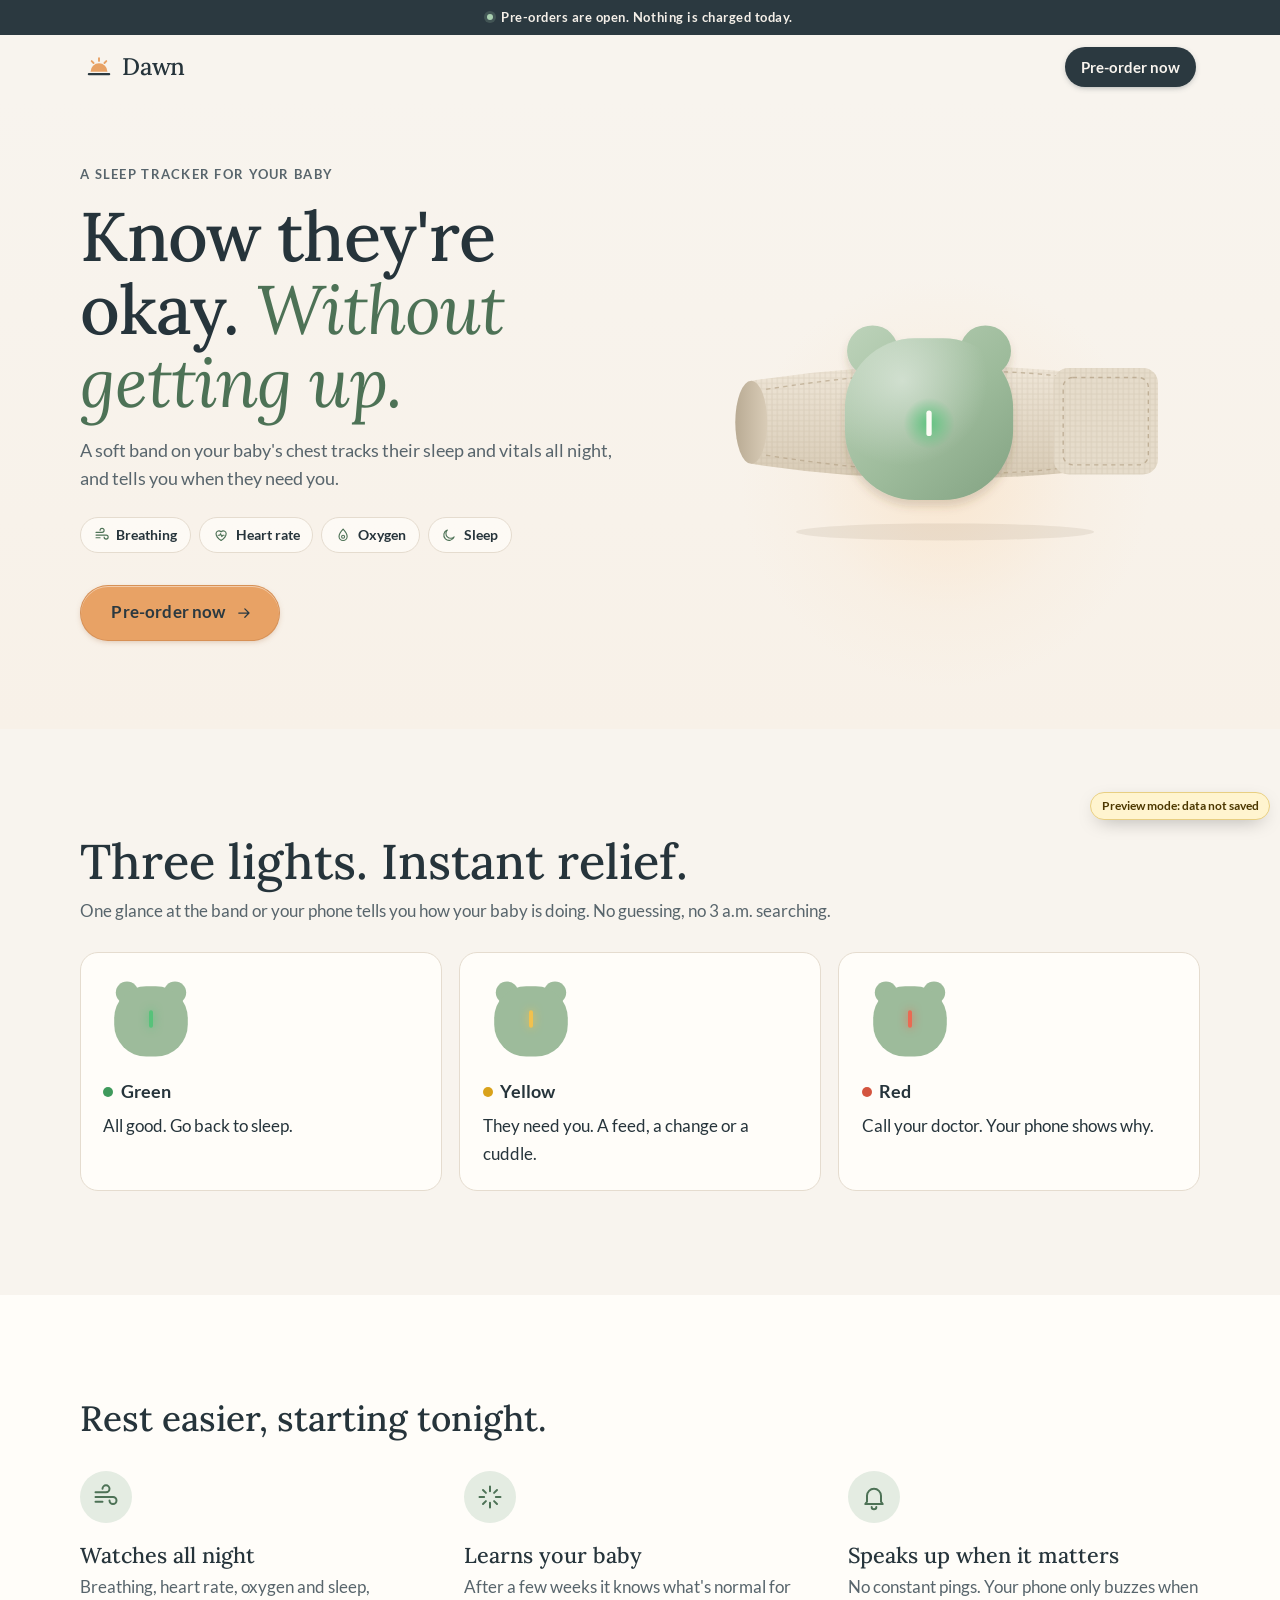
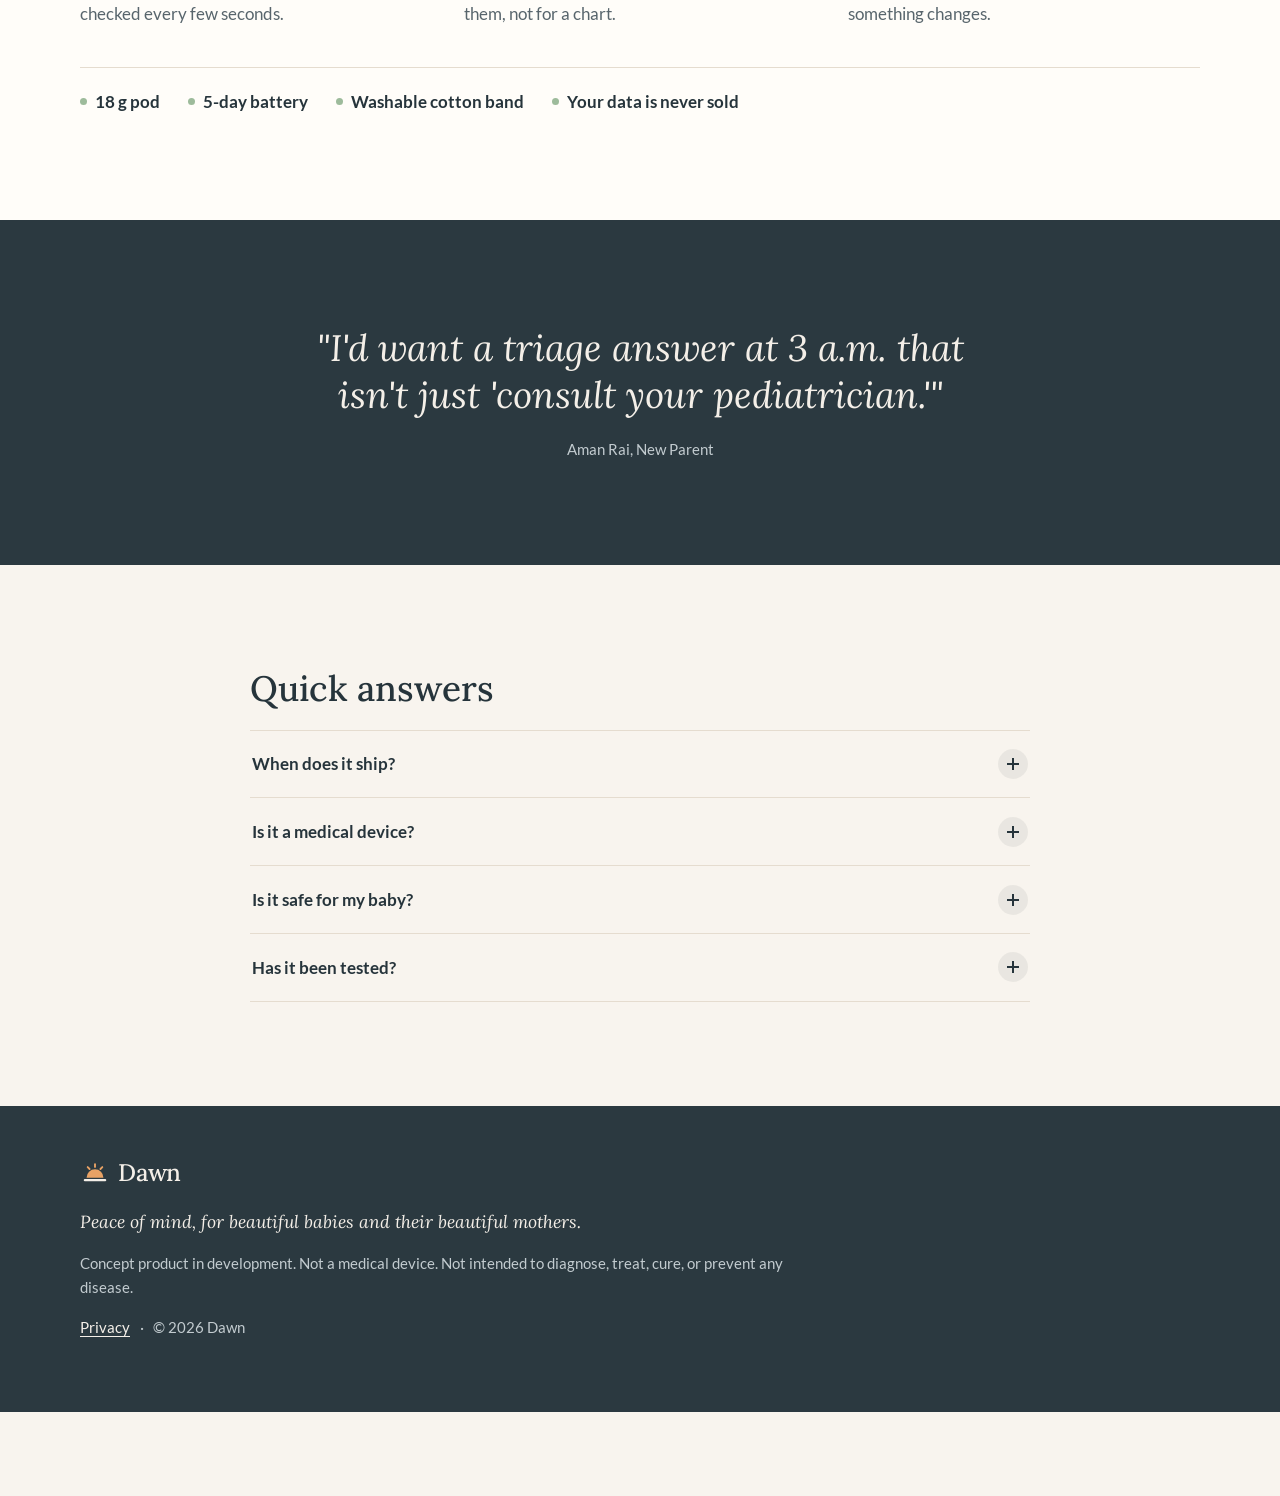
==== commit b8d25429: "Add files via upload Upload v2" ====
--- a/index.html
+++ b/index.html
@@ -3,11 +3,11 @@
 <head>
   <meta charset="utf-8">
   <meta name="viewport" content="width=device-width, initial-scale=1, viewport-fit=cover">
-  <title>Dawn · Peace of mind, measured in real time</title>
-  <meta name="description" content="Dawn is a soft band with an 18-gram sensor that rests on your baby's chest. Sleep, breathing, heart rate and blood oxygen all night, one calm morning score, and one light that matters.">
+  <title>Dawn · A sleep tracker for your baby</title>
+  <meta name="description" content="A soft band on your baby's chest tracks their sleep and vitals all night, and tells you when they need you.">
   <meta name="theme-color" content="#f8f4ee">
-  <meta property="og:title" content="Dawn · Peace of mind, measured in real time">
-  <meta property="og:description" content="A soft baby band with an 18-gram sensor: four vitals all night, one light that matters, and a 3 a.m. guide that knows what to do.">
+  <meta property="og:title" content="Dawn · A sleep tracker for your baby">
+  <meta property="og:description" content="Know they're okay, without getting up. One light: green, yellow or red.">
   <meta property="og:type" content="website">
   <link rel="icon" href="data:image/svg+xml,%3Csvg xmlns='http://www.w3.org/2000/svg' viewBox='0 0 32 32'%3E%3Crect width='32' height='32' rx='8' fill='%23f8f4ee'/%3E%3Cpath d='M7 21a9 9 0 0 1 18 0z' fill='%23e4a064'/%3E%3Crect x='4' y='22.5' width='24' height='2.4' rx='1.2' fill='%232b3940'/%3E%3C/svg%3E">
   <link rel="preload" href="fonts/lora-latin-500-normal.woff2" as="font" type="font/woff2" crossorigin>
@@ -37,6 +37,7 @@
       <symbol id="i-band" viewBox="0 0 24 24"><rect x="2.5" y="9" width="19" height="7" rx="3.5"/><path d="M9 7.5a3 3 0 0 1 6 0v9a3 3 0 0 1-6 0z"/></symbol>
       <symbol id="i-phone" viewBox="0 0 24 24"><rect x="7" y="2.8" width="10" height="18.4" rx="2.6"/><path d="M11 18h2"/></symbol>
       <symbol id="i-bell" viewBox="0 0 24 24"><path d="M6 16v-5a6 6 0 0 1 12 0v5l1.5 2h-15z"/><path d="M10 20.5a2 2 0 0 0 4 0"/></symbol>
+      <symbol id="i-arrow" viewBox="0 0 24 24"><path d="M5 12h13M13 6.5l5.5 5.5-5.5 5.5"/></symbol>
       <symbol id="i-check" viewBox="0 0 24 24"><path d="M5 12.5l4.5 4.5L19 7.5"/></symbol>
       <symbol id="i-close" viewBox="0 0 24 24"><path d="M6 6l12 12M18 6L6 18"/></symbol>
       <symbol id="i-menu" viewBox="0 0 24 24"><path d="M4 7h16M4 12h16M4 17h16"/></symbol>
@@ -56,6 +57,8 @@
 
   <a class="skip-link" href="#main">Skip to content</a>
 
+  <p class="announce"><span class="announce__dot" aria-hidden="true"></span>Pre-orders are open. Nothing is charged today.</p>
+
   <header class="nav" id="top">
     <div class="nav__inner">
       <a class="logo" href="#top" aria-label="Dawn home">
@@ -66,19 +69,8 @@
         </svg>
         <span class="logo__word">Dawn</span>
       </a>
-      <nav class="nav__links" id="nav-links" aria-label="Sections">
-        <a href="#meet">Meet Dawn</a>
-        <a href="#why">Why the chest</a>
-        <a href="#tracks">What it tracks</a>
-        <a href="#app">The app</a>
-        <a href="#pricing">Pricing</a>
-        <a href="#faq">FAQ</a>
-      </nav>
       <div class="nav__actions">
-        <button class="btn btn--primary btn--sm" type="button" data-buy data-plan="membership" data-button="nav">Buy now</button>
-        <button class="nav__toggle" type="button" aria-expanded="false" aria-controls="nav-links" aria-label="Open menu">
-          <svg class="icon" aria-hidden="true" focusable="false"><use href="#i-menu"/></svg>
-        </button>
+        <button class="btn btn--primary btn--sm" type="button" data-buy data-plan="membership" data-button="nav">Pre-order now</button>
       </div>
     </div>
   </header>
@@ -88,32 +80,27 @@
     <section class="hero" aria-labelledby="hero-title">
       <div class="wrap hero__grid">
         <div class="hero__copy">
-          <p class="eyebrow">The smart sleep band for babies</p>
-          <h1 id="hero-title" class="display">Peace of mind, <em>measured in real time.</em></h1>
-          <p class="lede">Dawn is a soft band with an 18-gram sensor that rests on your baby's chest. It watches sleep, breathing, heart rate and blood oxygen all night, learns what's normal for your baby, and tells you what matters with one light: green, yellow or red.</p>
-
-          <div class="hero__buy">
-            <div class="price-tag">
-              <span class="price-tag__amount" data-price="membership"></span>
-              <span class="price-tag__note">per year<br>band included</span>
-            </div>
-            <button class="btn btn--primary btn--lg" type="button" data-buy data-plan="membership" data-button="hero">Buy now</button>
+          <p class="eyebrow">A sleep tracker for your baby</p>
+          <h1 id="hero-title" class="display">Know they're okay. <em>Without getting up.</em></h1>
+          <p class="lede">A soft band on your baby's chest tracks their sleep and vitals all night, and tells you when they need you.</p>
+
+          <ul class="chips" id="tracks" aria-label="What Dawn tracks">
+            <li><svg class="icon" aria-hidden="true" focusable="false"><use href="#i-breath"/></svg>Breathing</li>
+            <li><svg class="icon" aria-hidden="true" focusable="false"><use href="#i-heart"/></svg>Heart rate</li>
+            <li><svg class="icon" aria-hidden="true" focusable="false"><use href="#i-drop"/></svg>Oxygen</li>
+            <li><svg class="icon" aria-hidden="true" focusable="false"><use href="#i-moon"/></svg>Sleep</li>
+          </ul>
+
+          <div class="hero__buy" data-hero-cta>
+            <button class="btn btn--sun btn--xl" type="button" data-buy data-plan="membership" data-button="hero">Pre-order now<svg class="icon btn__arrow" aria-hidden="true" focusable="false"><use href="#i-arrow"/></svg></button>
           </div>
-          <p class="hero__alt">Or <span data-price-label="onetime"></span> once, no membership. <a href="#pricing">Compare plans</a></p>
-
-          <ul class="chips" aria-label="Highlights">
-            <li><svg class="icon" aria-hidden="true" focusable="false"><use href="#i-feather"/></svg>18 grams</li>
-            <li><svg class="icon" aria-hidden="true" focusable="false"><use href="#i-battery"/></svg>5-day battery</li>
-            <li><svg class="icon" aria-hidden="true" focusable="false"><use href="#i-lock"/></svg>Your data, yours</li>
-          </ul>
         </div>
 
+        <!-- HERO IMAGE: replace this block with Keshav's photo of a baby wearing Dawn -->
         <div class="hero__visual">
           <div class="sunrise" aria-hidden="true"></div>
-
-          <!-- Product: the Dawn band and sensor pod -->
           <svg class="band-art" viewBox="0 0 440 300" role="img" aria-labelledby="band-art-title">
-            <title id="band-art-title">The Dawn band: a soft oatmeal fabric strap with a small, rounded sage-green sensor pod on the front that glows with one status light.</title>
+            <title id="band-art-title">The Dawn band: a soft fabric strap with a small, rounded sage-green sensor pod that glows with one status light.</title>
             <defs>
               <linearGradient id="strap" x1="0" y1="0" x2="0" y2="1">
                 <stop offset="0" stop-color="#efe6d8"/>
@@ -140,21 +127,18 @@
                 <stop offset="1" stop-color="currentColor" stop-opacity="0"/>
               </radialGradient>
               <filter id="soft-shadow" x="-20%" y="-20%" width="140%" height="150%">
-                <feDropShadow dx="0" dy="10" stdDeviation="10" flood-color="#5b4a33" flood-opacity=".25"/>
+                <feDropShadow dx="0" dy="6" stdDeviation="4" flood-color="#5b4a33" flood-opacity=".18"/>
               </filter>
             </defs>
-            <ellipse cx="220" cy="272" rx="165" ry="13" fill="#6f5a3e" opacity=".18"/>
-            <!-- strap -->
+            <ellipse cx="220" cy="262" rx="140" ry="8" fill="#6f5a3e" opacity=".1"/>
             <path d="M38 120 Q220 92 402 120 L402 198 Q220 226 38 198 Z" fill="url(#strap)"/>
             <path d="M38 120 Q220 92 402 120 L402 198 Q220 226 38 198 Z" fill="url(#weave)"/>
             <ellipse cx="38" cy="159" rx="15" ry="39" fill="url(#strap-end)"/>
             <path d="M52 128 Q220 102 330 116" fill="none" stroke="#b7a68b" stroke-width="1.3" stroke-dasharray="4 4" opacity=".7"/>
             <path d="M52 190 Q220 216 330 202" fill="none" stroke="#b7a68b" stroke-width="1.3" stroke-dasharray="4 4" opacity=".7"/>
-            <!-- hook-and-loop tab -->
             <rect x="322" y="108" width="98" height="100" rx="14" fill="#e6dccb"/>
             <rect x="322" y="108" width="98" height="100" rx="14" fill="url(#weave)"/>
             <rect x="331" y="117" width="80" height="82" rx="9" fill="none" stroke="#b7a68b" stroke-width="1.3" stroke-dasharray="4 4" opacity=".8"/>
-            <!-- sensor pod: a soft rounded shape with two small ears -->
             <g class="pod" filter="url(#soft-shadow)">
               <circle cx="152" cy="92" r="24" fill="url(#pod-body)"/>
               <circle cx="258" cy="92" r="24" fill="url(#pod-body)"/>
@@ -166,533 +150,116 @@
               <rect x="202.5" y="148" width="5" height="24" rx="2.5" class="pod-led__bar"/>
             </g>
           </svg>
-
-          <!-- Phone mockup of the parent app -->
-          <div class="phone" role="img" aria-label="The Dawn app on a phone, showing live vitals for a sleeping baby: all good, deep sleep for 1 hour 15 minutes, breathing 38 breaths per minute, heart rate 122 bpm, blood oxygen 98 percent, skin temperature 36.6 degrees Celsius, sleeping on their back.">
-            <div class="phone__screen" aria-hidden="true">
-              <div class="app-status"><span>3:12</span><span class="app-status__icons"><i></i><i></i><i></i></span></div>
-              <div class="app-head">
-                <div>
-                  <p class="app-head__name">Leo</p>
-                  <p class="app-head__sub">Live vitals</p>
-                </div>
-                <span class="status-pill"><span class="status-dot"></span>All good</span>
-              </div>
-
-              <div class="app-card app-card--sleep">
-                <span class="app-label"><svg class="icon" focusable="false"><use href="#i-moon"/></svg>Sleep</span>
-                <span class="app-value"><b>Deep sleep</b><small data-live="asleep">1h 15m</small></span>
-              </div>
-
-              <div class="app-card app-card--breath">
-                <div class="app-card__row">
-                  <span class="app-label"><svg class="icon" focusable="false"><use href="#i-breath"/></svg>Breathing</span>
-                  <span class="app-value"><b data-live="breath">38</b><small>breaths/min</small></span>
-                </div>
-                <div class="wave" data-wave>
-                  <svg class="wave__svg" viewBox="0 0 400 60" preserveAspectRatio="none"><path class="wave__path" d=""/></svg>
-                </div>
-              </div>
-
-              <div class="app-grid">
-                <div class="app-card">
-                  <span class="app-label"><svg class="icon icon--beat" focusable="false"><use href="#i-heart"/></svg>Heart rate</span>
-                  <span class="app-value"><b data-live="hr">122</b><small>bpm</small></span>
-                </div>
-                <div class="app-card">
-                  <span class="app-label"><svg class="icon" focusable="false"><use href="#i-drop"/></svg>Oxygen</span>
-                  <span class="app-value"><b data-live="spo2">98</b><small>% SpO<sub>2</sub></small></span>
-                </div>
-                <div class="app-card">
-                  <span class="app-label"><svg class="icon" focusable="false"><use href="#i-thermo"/></svg>Skin temp</span>
-                  <span class="app-value"><b data-temp-c="36.6" data-temp-dec="1">36.6</b><small data-temp-unit>°C</small></span>
-                </div>
-                <div class="app-card">
-                  <span class="app-label"><svg class="icon" focusable="false"><use href="#i-position"/></svg>Position</span>
-                  <span class="app-value app-value--text"><b>On back</b></span>
-                </div>
-              </div>
-              <div class="app-foot">Nursery <span data-temp-c="21" data-temp-dec="1">21.0</span><span data-temp-unit>°C</span> · <span data-live="rh">48</span>% humidity</div>
-            </div>
-          </div>
         </div>
       </div>
     </section>
 
-    <!-- 2. The problem -->
-    <section class="section slate" id="story" aria-labelledby="story-title">
-      <div class="wrap">
-        <p class="eyebrow eyebrow--time"><span class="eyebrow__time">3:47 am</span> Awake, again</p>
-        <h2 id="story-title" class="display display--md">You tiptoe to the crib, just to check they're breathing.</h2>
-        <p class="section-lede">Then again at 4:20. New parents sleep in broken stretches of a few hours, and the worry doesn't switch off. So you buy everything.</p>
-
-        <ul class="tried">
-          <li><b>A pulse oximeter.</b> <span>Numbers, no meaning.</span></li>
-          <li><b>Parenting forums.</b> <span>Horror stories, endless.</span></li>
-          <li><b>Videos.</b> <span>Generic advice. Every baby is different.</span></li>
-          <li><b>AI chatbots.</b> <span>Always "probably fine".</span></li>
-          <li><b>Grandma.</b> <span>All gut, no data.</span></li>
-        </ul>
-
-        <figure class="quotes" aria-labelledby="quotes-title">
-          <figcaption id="quotes-title" class="quotes__title">What parents told us in our interviews</figcaption>
-          <blockquote class="quote"><p>"The oximeter probably caused me more anxiety than it solved."</p></blockquote>
-          <blockquote class="quote"><p>"I'd want a triage answer at 3 a.m. that isn't just 'consult your pediatrician.'"</p></blockquote>
-          <blockquote class="quote"><p>"I wasn't sure whether it was a normal reaction or if we needed to visit the hospital."</p></blockquote>
-        </figure>
-      </div>
-    </section>
-
-    <!-- 3. Meet Dawn -->
-    <section class="section cream" id="meet" aria-labelledby="meet-title">
-      <div class="wrap meet">
-        <div class="meet__copy">
-          <p class="eyebrow">Meet Dawn</p>
-          <h2 id="meet-title" class="display display--md">Four vitals. <em>All night.</em></h2>
-          <p class="section-lede">The kind of data you already track for yourself, made gentle enough for a newborn. Dawn learns your baby's own normal over the first weeks, so it can tell you when something is off for them, not for a chart.</p>
-          <ul class="vitals">
-            <li><span class="vitals__label"><svg class="icon" aria-hidden="true" focusable="false"><use href="#i-moon"/></svg>Sleep</span><span class="vitals__value">9h 20m</span></li>
-            <li><span class="vitals__label"><svg class="icon" aria-hidden="true" focusable="false"><use href="#i-breath"/></svg>Breathing</span><span class="vitals__value">38 <small>breaths/min</small></span></li>
-            <li><span class="vitals__label"><svg class="icon" aria-hidden="true" focusable="false"><use href="#i-heart"/></svg>Heart rate</span><span class="vitals__value">122 <small>bpm</small></span></li>
-            <li><span class="vitals__label"><svg class="icon" aria-hidden="true" focusable="false"><use href="#i-drop"/></svg>Blood oxygen</span><span class="vitals__value">98 <small>% SpO<sub>2</sub></small></span></li>
-          </ul>
-          <p class="small-note">Example readings.</p>
-        </div>
-        <div class="meet__facts">
-          <div class="fact"><span class="fact__big">18 g</span><span class="fact__text">Lighter than a AA battery.</span></div>
-          <div class="fact"><span class="fact__big">5 days</span><span class="fact__text">On one charge.</span></div>
-          <div class="fact"><span class="fact__big"><svg class="icon" aria-hidden="true" focusable="false"><use href="#i-lock"/></svg></span><span class="fact__text"><b>Your data, yours.</b> Encrypted, never sold.</span></div>
-        </div>
-      </div>
-
-      <!-- One light that matters -->
-      <div class="wrap lights" id="light">
-        <h3 class="lights__title">One light that matters.</h3>
-        <p class="lights__lede">No feed to stare at. The pod and the app agree on one simple status.</p>
+    <!-- 2. One light -->
+    <section class="section cream" id="light" aria-labelledby="light-title">
+      <div class="wrap lights">
+        <h2 id="light-title" class="lights__title">Three lights. Instant relief.</h2>
+        <p class="lights__lede">One glance at the band or your phone tells you how your baby is doing. No guessing, no 3 a.m. searching.</p>
         <ul class="lights__list">
           <li class="light light--green">
             <svg class="mini-pod" viewBox="0 0 120 110" aria-hidden="true" focusable="false"><circle cx="30" cy="22" r="14"/><circle cx="90" cy="22" r="14"/><rect x="14" y="14" width="92" height="88" rx="40"/><rect class="mini-pod__led" x="57.5" y="44" width="5" height="22" rx="2.5"/></svg>
             <p class="light__name">Green</p>
-            <p>All within their normal. Sleep on.</p>
+            <p>All good. Go back to sleep.</p>
           </li>
           <li class="light light--yellow">
             <svg class="mini-pod" viewBox="0 0 120 110" aria-hidden="true" focusable="false"><circle cx="30" cy="22" r="14"/><circle cx="90" cy="22" r="14"/><rect x="14" y="14" width="92" height="88" rx="40"/><rect class="mini-pod__led" x="57.5" y="44" width="5" height="22" rx="2.5"/></svg>
             <p class="light__name">Yellow</p>
-            <p>Worth a look. Something is off from their usual, and the app says what.</p>
+            <p>They need you. A feed, a change or a cuddle.</p>
           </li>
           <li class="light light--red">
             <svg class="mini-pod" viewBox="0 0 120 110" aria-hidden="true" focusable="false"><circle cx="30" cy="22" r="14"/><circle cx="90" cy="22" r="14"/><rect x="14" y="14" width="92" height="88" rx="40"/><rect class="mini-pod__led" x="57.5" y="44" width="5" height="22" rx="2.5"/></svg>
             <p class="light__name">Red</p>
-            <p>Check now. Your phone alerts you right away and says why.</p>
+            <p>Call your doctor. Your phone shows why.</p>
           </li>
         </ul>
       </div>
     </section>
 
-    <!-- 4. Why the chest -->
-    <section class="section cream-2" id="why" aria-labelledby="why-title">
+    <!-- 3. What it does for you -->
+    <section class="section paper" id="benefits" aria-labelledby="benefits-title">
       <div class="wrap">
-        <p class="eyebrow">Why the chest</p>
-        <h2 id="why-title" class="display display--md">We got this wrong first.</h2>
-        <p class="section-lede">Our first prototype was a band for the wrist and ankle. We moved it to the chest, because that is where breathing actually happens.</p>
-
-        <div class="why-grid">
-          <article class="why-card">
-            <div class="why-card__art" aria-hidden="true">
-              <svg viewBox="0 0 160 90" class="breath-ring">
-                <ellipse class="breath-ring__outer" cx="80" cy="45" rx="62" ry="24"/>
-                <ellipse class="breath-ring__inner" cx="80" cy="45" rx="50" ry="17"/>
-                <rect x="66" y="56" width="28" height="18" rx="9" class="breath-ring__pod"/>
-              </svg>
-              <span class="breath-label"><span>Inhale</span><span>Exhale</span></span>
-            </div>
-            <h3>Breathing, measured where it happens</h3>
-            <p>Each breath lifts the chest and gently stretches the band. The pod's motion sensor follows that rise and fall, so breathing rate is read breath by breath, not guessed from a foot or a wrist.</p>
-          </article>
-          <article class="why-card">
-            <div class="why-card__art" aria-hidden="true">
-              <svg viewBox="0 0 160 90" class="night-art">
-                <path d="M10 70 Q 45 30 80 44 T 150 36" class="night-art__line"/>
-                <circle cx="118" cy="26" r="13" class="night-art__moon"/>
-                <circle cx="124" cy="22" r="11" class="night-art__cut"/>
-              </svg>
-            </div>
-            <h3>Stays on through the night</h3>
-            <p>A soft stretch band with a wide hook-and-loop tab and nothing to wriggle out of. The pod sits flat against the chest, so it stays in place through kicks, wriggles and night feeds.</p>
-          </article>
-          <article class="why-card">
-            <div class="why-card__art" aria-hidden="true">
-              <svg viewBox="0 0 160 90" class="pos-art">
-                <g class="pos-art__item"><rect x="14" y="30" width="34" height="34" rx="12"/><text x="31" y="84">back</text></g>
-                <g class="pos-art__item"><rect x="63" y="30" width="34" height="34" rx="12" transform="rotate(90 80 47)"/><text x="80" y="84">side</text></g>
-                <g class="pos-art__item pos-art__item--alert"><rect x="112" y="30" width="34" height="34" rx="12"/><text x="129" y="84">tummy</text></g>
-                <path d="M40 22 q 24 -16 48 0" class="pos-art__arrow"/>
-                <path d="M92 22 q 24 -16 48 0" class="pos-art__arrow"/>
-              </svg>
-            </div>
-            <h3>Senses sleep position</h3>
-            <p>Sitting on the torso, Dawn can tell back from side from tummy, and sends a rollover alert to your phone when your baby turns onto their tummy.</p>
-          </article>
-        </div>
-      </div>
-    </section>
-
-    <!-- 5. What it tracks -->
-    <section class="section paper" id="tracks" aria-labelledby="tracks-title">
-      <div class="wrap">
-        <div class="section-head">
-          <div>
-            <p class="eyebrow">What it tracks</p>
-            <h2 id="tracks-title" class="display display--md">Everything you check at 3 a.m., in one place.</h2>
-          </div>
-          <div class="unit-toggle" role="group" aria-label="Temperature unit">
-            <button type="button" data-unit="c" aria-pressed="true">°C</button>
-            <button type="button" data-unit="f" aria-pressed="false">°F</button>
-          </div>
-        </div>
-
-        <ul class="signal-grid">
-          <li class="signal signal--core">
-            <svg class="signal__icon" aria-hidden="true" focusable="false"><use href="#i-breath"/></svg>
-            <h3>Breathing rate</h3>
-            <p class="unit">breaths/min</p>
-            <p>Read from the rise and fall of the chest, breath by breath.</p>
-          </li>
-          <li class="signal signal--core">
-            <svg class="signal__icon" aria-hidden="true" focusable="false"><use href="#i-heart"/></svg>
-            <h3>Heart rate</h3>
-            <p class="unit">bpm</p>
-            <p>An optical sensor on the skin side of the pod, sampled all night.</p>
-          </li>
-          <li class="signal signal--core">
-            <svg class="signal__icon" aria-hidden="true" focusable="false"><use href="#i-drop"/></svg>
-            <h3>Blood oxygen</h3>
-            <p class="unit">SpO<sub>2</sub> %</p>
-            <p>Oxygen saturation and how it trends through the night.</p>
-          </li>
-          <li class="signal signal--core">
-            <svg class="signal__icon" aria-hidden="true" focusable="false"><use href="#i-moon"/></svg>
-            <h3>Active vs quiet sleep</h3>
-            <p class="unit">sleep state · h:mm</p>
-            <p>How the night splits between active sleep, quiet sleep and awake.</p>
-          </li>
-          <li class="signal">
-            <svg class="signal__icon" aria-hidden="true" focusable="false"><use href="#i-thermo"/></svg>
-            <h3>Skin temperature</h3>
-            <p class="unit">°C / °F</p>
-            <p>Running warm after a vaccine? See the trend, not a single guess.</p>
-          </li>
-          <li class="signal">
-            <svg class="signal__icon" aria-hidden="true" focusable="false"><use href="#i-position"/></svg>
-            <h3>Sleep position</h3>
-            <p class="unit">back · side · tummy</p>
-            <p>Knows which way they are lying, with a rollover alert for tummy sleeping.</p>
-          </li>
-          <li class="signal">
-            <svg class="signal__icon" aria-hidden="true" focusable="false"><use href="#i-activity"/></svg>
-            <h3>Movement &amp; wake windows</h3>
-            <p class="unit">motion · min awake</p>
-            <p>Wriggles, wake-ups and how long it has been since the last sleep.</p>
-          </li>
-          <li class="signal">
-            <svg class="signal__icon" aria-hidden="true" focusable="false"><use href="#i-sound"/></svg>
-            <h3>Cry &amp; cough detection</h3>
-            <p class="unit">events/night</p>
-            <p>Processed on the pod itself. Audio is never recorded to the cloud or uploaded.</p>
-          </li>
-          <li class="signal">
-            <svg class="signal__icon" aria-hidden="true" focusable="false"><use href="#i-room"/></svg>
-            <h3>Room temperature &amp; humidity</h3>
-            <p class="unit">°C / °F · % RH</p>
-            <p>The charging dock keeps an eye on the nursery climate.</p>
-          </li>
-          <li class="signal">
-            <svg class="signal__icon" aria-hidden="true" focusable="false"><use href="#i-log"/></svg>
-            <h3>Feeding &amp; diaper log</h3>
-            <p class="unit">time · mL / oz</p>
-            <p>Feeds, wet and dirty diapers in a tap, lined up with the night's sleep.</p>
+        <h2 id="benefits-title" class="lights__title">Rest easier, starting tonight.</h2>
+        <ul class="benefits">
+          <li class="benefit">
+            <svg class="benefit__icon" aria-hidden="true" focusable="false"><use href="#i-breath"/></svg>
+            <h3>Watches all night</h3>
+            <p>Breathing, heart rate, oxygen and sleep, checked every few seconds.</p>
+          </li>
+          <li class="benefit">
+            <svg class="benefit__icon" aria-hidden="true" focusable="false"><use href="#i-spark"/></svg>
+            <h3>Learns your baby</h3>
+            <p>After a few weeks it knows what's normal for them, not for a chart.</p>
+          </li>
+          <li class="benefit">
+            <svg class="benefit__icon" aria-hidden="true" focusable="false"><use href="#i-bell"/></svg>
+            <h3>Speaks up when it matters</h3>
+            <p>No constant pings. Your phone only buzzes when something changes.</p>
           </li>
         </ul>
-        <p class="small-note"><span class="core-key" aria-hidden="true"></span>The four core vitals, tracked all night.</p>
-      </div>
-    </section>
-
-    <!-- 6. The app -->
-    <section class="section slate" id="app" aria-labelledby="app-title">
-      <div class="wrap">
-        <p class="eyebrow eyebrow--time"><span class="eyebrow__time">3:12 am</span> The app</p>
-        <h2 id="app-title" class="display display--md">Dawn tells you first. <em>Mira knows what to do.</em></h2>
-        <p class="section-lede">One morning score instead of a feed to watch, a heads-up before you'd have noticed, and calm next steps when you're not sure.</p>
-
-        <div class="app-trio">
-          <article class="app-tile">
-            <h3 class="app-tile__title">Your morning score</h3>
-            <div class="score">
-              <svg class="score__ring" viewBox="0 0 120 120" aria-hidden="true" focusable="false">
-                <circle cx="60" cy="60" r="50" class="score__track"/>
-                <circle cx="60" cy="60" r="50" class="score__fill" pathLength="100" stroke-dasharray="86 100"/>
-              </svg>
-              <div class="score__text"><span class="score__num">86</span><span class="score__label">Good night</span></div>
-            </div>
-            <p>One number for the whole night: sleep, breathing and heart rate against your baby's own normal.</p>
-          </article>
-
-          <article class="app-tile">
-            <h3 class="app-tile__title">Dawn tells you first</h3>
-            <ul class="notes">
-              <li><span class="notes__time">3:12 AM</span>Awake 40 mins. Still settling.</li>
-              <li><span class="notes__time">4:05 AM</span>Short night. 4.1 hrs total.</li>
-              <li><span class="notes__time">5:20 AM</span>Due a feed. It's been 4 hrs.</li>
-            </ul>
-          </article>
-
-          <article class="app-tile">
-            <h3 class="app-tile__title">Mira, your 3 a.m. guide</h3>
-            <div class="mira">
-              <p class="mira__q">Crying since the last feed and won't settle.</p>
-              <p class="mira__a">Try burping him. Then bicycle kicks. If he's still unsettled after 20 minutes or seems unwell, call your pediatrician. I can share tonight's readings with them.</p>
-            </div>
-            <p class="mira__note">Mira is our AI guide. It gives general guidance and tells you when to call a doctor. It is not medical advice.</p>
-          </article>
-        </div>
-
-        <figure class="dash" aria-labelledby="dash-caption">
-          <div class="dash__top">
-            <span class="example-badge">Example night</span>
-            <span class="dash__date">Illustrative data · 7:40 pm to 6:50 am</span>
-          </div>
-
-          <dl class="dash__stats">
-            <div><dt>Asleep</dt><dd>10h 12m</dd></div>
-            <div><dt>Wake-ups</dt><dd>2</dd></div>
-            <div><dt>Avg breathing</dt><dd>33 <small>breaths/min</small></dd></div>
-            <div><dt>Avg heart rate</dt><dd>115 <small>bpm</small></dd></div>
-            <div><dt>Oxygen range</dt><dd>96-99 <small>%</small></dd></div>
-            <div><dt>Nursery</dt><dd><span data-temp-c="20.5" data-temp-dec="1">20.5</span><small data-temp-unit>°C</small></dd></div>
-          </dl>
-
-          <div class="dash__charts" id="night-charts" aria-hidden="true"></div>
-
-          <figcaption id="dash-caption" class="dash__caption">
-            Example night with made-up data: sleep stages with two wake-ups at about 11:40 pm and 3:05 am (each followed by a feed), breathing between about 29 and 42 breaths per minute, and heart rate between about 105 and 137 bpm, both highest around the wake-ups.
-          </figcaption>
+        <ul class="facts-row" aria-label="Quick facts">
+          <li>18 g pod</li>
+          <li>5-day battery</li>
+          <li>Washable cotton band</li>
+          <li>Your data is never sold</li>
+        </ul>
+      </div>
+    </section>
+
+    <!-- 4. A parent's voice -->
+    <section class="section slate" id="voice" aria-label="What a parent told us">
+      <div class="wrap wrap--narrow">
+        <figure class="voice">
+          <blockquote><p>"I'd want a triage answer at 3 a.m. that isn't just 'consult your pediatrician.'"</p></blockquote>
+          <figcaption>Aman Rai, New Parent</figcaption>
         </figure>
       </div>
     </section>
 
-    <!-- 7. The village -->
-    <section class="section cream" id="village" aria-labelledby="village-title">
-      <div class="wrap">
-        <p class="eyebrow">It takes a village</p>
-        <h2 id="village-title" class="display display--md">All at Dawn.</h2>
-        <p class="section-lede">Parents who've been there, your pediatrician, and your baby's records, together in one calm app.</p>
-        <ul class="village">
-          <li class="village__item">
-            <svg class="village__icon" aria-hidden="true" focusable="false"><use href="#i-people"/></svg>
-            <h3>Parents who've been there</h3>
-            <p>Ask the Dawn community of parents with babies the same age, and see what worked for them.</p>
-          </li>
-          <li class="village__item">
-            <svg class="village__icon" aria-hidden="true" focusable="false"><use href="#i-pin"/></svg>
-            <h3>Find a pediatrician nearby</h3>
-            <p>Find one near you for a routine question or an urgent one, and add their reports to your baby's record.</p>
-          </li>
-          <li class="village__item">
-            <svg class="village__icon" aria-hidden="true" focusable="false"><use href="#i-report"/></svg>
-            <h3>Doctor-ready in one tap</h3>
-            <p>Share a clear summary of the night, the week or the symptom, instead of trying to describe it from memory.</p>
-          </li>
-          <li class="village__item">
-            <svg class="village__icon" aria-hidden="true" focusable="false"><use href="#i-calendar"/></svg>
-            <h3>Vaccines and milestones</h3>
-            <p>A vaccine tracker with reminders, plus a journal of firsts, growth and milestones as they grow.</p>
-          </li>
-        </ul>
-      </div>
-    </section>
-
-    <!-- 8. How it works -->
-    <section class="section cream-2" id="how" aria-labelledby="how-title">
-      <div class="wrap">
-        <p class="eyebrow">How it works</p>
-        <h2 id="how-title" class="display display--md">Three steps to a calmer night.</h2>
-
-        <ol class="steps">
-          <li class="step">
-            <span class="step__num" aria-hidden="true">1</span>
-            <svg class="step__icon" aria-hidden="true" focusable="false"><use href="#i-band"/></svg>
-            <h3>Slip on the band</h3>
-            <p>Click the pod into the band and wrap it around your baby's chest, over a bodysuit or on skin. It takes about ten seconds.</p>
-          </li>
-          <li class="step">
-            <span class="step__num" aria-hidden="true">2</span>
-            <svg class="step__icon" aria-hidden="true" focusable="false"><use href="#i-phone"/></svg>
-            <h3>Pair with the app</h3>
-            <p>Plug in the dock, open the Dawn app and follow three screens. The pod talks to the dock, and the dock talks to your phone.</p>
-          </li>
-          <li class="step">
-            <span class="step__num" aria-hidden="true">3</span>
-            <svg class="step__icon" aria-hidden="true" focusable="false"><use href="#i-bell"/></svg>
-            <h3>Rest, and glance when you like</h3>
-            <p>Check live vitals any time, get an alert when something is off from your baby's normal, and wake up to one morning score.</p>
-          </li>
-        </ol>
-
-        <div class="specs">
-          <h3 class="specs__title">Specs</h3>
-          <p class="specs__note">Target specs. Dawn is in development, so details may change.</p>
-          <div class="table-scroll">
-            <table class="specs-table">
-              <tbody>
-                <tr>
-                  <th scope="row">Sizes</th>
-                  <td>
-                    <ul class="sizes">
-                      <li><b>Small</b> 0-3 mo <span>chest 32-40 cm</span></li>
-                      <li><b>Medium</b> 3-9 mo <span>chest 38-47 cm</span></li>
-                      <li><b>Large</b> 9-18 mo <span>chest 44-54 cm</span></li>
-                    </ul>
-                  </td>
-                </tr>
-                <tr><th scope="row">Band</th><td>Soft organic cotton knit with a little stretch, wide hook-and-loop tab, soft flat seams</td></tr>
-                <tr><th scope="row">Sensor pod</th><td>18 g, rounded silicone shell, one green, yellow or red status light</td></tr>
-                <tr><th scope="row">Sensors</th><td>Motion sensor (breathing, position, movement), optical sensor (heart rate, SpO<sub>2</sub>), skin temperature sensor, microphone for on-device cry and cough detection</td></tr>
-                <tr><th scope="row">Battery life</th><td>Up to 5 days per charge</td></tr>
-                <tr><th scope="row">Charging</th><td>Magnetic charging dock, full charge in about 90 minutes, USB-C power</td></tr>
-                <tr><th scope="row">Dock</th><td>Room temperature and humidity sensor, connects to 2.4 GHz home Wi-Fi</td></tr>
-                <tr><th scope="row">Connection</th><td>Bluetooth Low Energy from pod to dock</td></tr>
-                <tr><th scope="row">App</th><td>iPhone and Android</td></tr>
-                <tr><th scope="row">Care</th><td>Band machine washable, pod splash resistant</td></tr>
-              </tbody>
-            </table>
-          </div>
-        </div>
-      </div>
-    </section>
-
-    <!-- 9. Pricing -->
-    <section class="section paper" id="pricing" aria-labelledby="pricing-title">
-      <div class="wrap">
-        <p class="eyebrow eyebrow--time"><span class="eyebrow__time">6:30 am</span> Pricing</p>
-        <h2 id="pricing-title" class="display display--md">Choose how you'd like Dawn.</h2>
-        <p class="section-lede">Both include the band, the sensor pod, the charging dock, live vitals and the green, yellow, red light.</p>
-
-        <div class="plans">
-          <article class="plan plan--featured" aria-labelledby="plan-membership-title">
-            <p class="plan__flag">Band included</p>
-            <h3 id="plan-membership-title" class="plan__name">Dawn Membership</h3>
-            <p class="plan__price"><span data-price="membership"></span><span class="plan__per">/year</span></p>
-            <p class="plan__term">Billed yearly. Cancel anytime.</p>
-            <ul class="plan__list">
-              <li><svg class="icon" aria-hidden="true" focusable="false"><use href="#i-check"/></svg>Dawn band, pod and charging dock</li>
-              <li><svg class="icon" aria-hidden="true" focusable="false"><use href="#i-check"/></svg>Live vitals and the one-light status</li>
-              <li><svg class="icon" aria-hidden="true" focusable="false"><use href="#i-check"/></svg>Morning score, trends and your baby's own normal</li>
-              <li><svg class="icon" aria-hidden="true" focusable="false"><use href="#i-check"/></svg>Mira, your 3 a.m. guide</li>
-              <li><svg class="icon" aria-hidden="true" focusable="false"><use href="#i-check"/></svg>Doctor-ready reports in one tap</li>
-              <li><svg class="icon" aria-hidden="true" focusable="false"><use href="#i-check"/></svg>Parent community and vaccine tracker</li>
-            </ul>
-            <button class="btn btn--sun btn--block" type="button" data-buy data-plan="membership" data-button="pricing">Buy Dawn Membership</button>
-          </article>
-
-          <article class="plan" aria-labelledby="plan-onetime-title">
-            <h3 id="plan-onetime-title" class="plan__name">Dawn Band</h3>
-            <p class="plan__price"><span data-price="onetime"></span></p>
-            <p class="plan__term">One-time price. No membership.</p>
-            <ul class="plan__list">
-              <li><svg class="icon" aria-hidden="true" focusable="false"><use href="#i-check"/></svg>Dawn band, pod and charging dock</li>
-              <li><svg class="icon" aria-hidden="true" focusable="false"><use href="#i-check"/></svg>Live vitals and the one-light status</li>
-              <li><svg class="icon" aria-hidden="true" focusable="false"><use href="#i-check"/></svg>Alerts to your phone</li>
-              <li><svg class="icon" aria-hidden="true" focusable="false"><use href="#i-check"/></svg>7 days of history</li>
-            </ul>
-            <button class="btn btn--primary btn--block" type="button" data-buy data-plan="onetime" data-button="pricing">Buy Dawn Band</button>
-          </article>
-
-          <aside class="plan plan--box" aria-labelledby="box-title">
-            <h3 id="box-title" class="plan__name">In the box</h3>
-            <ul class="box-list">
-              <li><svg class="icon" aria-hidden="true" focusable="false"><use href="#i-band"/></svg><div><b>Dawn band</b><span>Organic cotton, in Small, Medium or Large</span></div></li>
-              <li><svg class="icon" aria-hidden="true" focusable="false"><use href="#i-drop"/></svg><div><b>Sensor pod</b><span>18 g, with one status light</span></div></li>
-              <li><svg class="icon" aria-hidden="true" focusable="false"><use href="#i-room"/></svg><div><b>Charging dock</b><span>Also measures nursery temperature and humidity</span></div></li>
-              <li><svg class="icon" aria-hidden="true" focusable="false"><use href="#i-phone"/></svg><div><b>The Dawn app</b><span>For iPhone and Android</span></div></li>
-            </ul>
-          </aside>
-        </div>
-        <p class="plans__foot">Prices in <span data-currency>USD</span>. You can switch from the one-time plan to a membership later.</p>
-      </div>
-    </section>
-
-    <!-- 10. FAQ -->
+    <!-- 5. Two quick answers -->
     <section class="section cream" id="faq" aria-labelledby="faq-title">
       <div class="wrap wrap--narrow">
-        <p class="eyebrow">Questions</p>
-        <h2 id="faq-title" class="display display--md">Good morning. Ask away.</h2>
-
+        <h2 id="faq-title" class="lights__title">Quick answers</h2>
         <div class="faq">
           <details>
-            <summary>Is Dawn a medical device?</summary>
+            <summary>When does it ship?</summary>
             <div class="faq__body">
-              <p>No. Dawn is a concept product in development and is not a medical device. It is not intended to diagnose, treat, cure, or prevent any disease, and it does not replace safe sleep practices or advice from your pediatrician.</p>
-              <p>Always follow safe sleep guidance: baby on their back, on a firm, flat surface, with nothing else in the crib.</p>
+              <p>We're still building it. Pre-order and you'll be first to hear when it's ready. Nothing is charged today.</p>
             </div>
           </details>
           <details>
-            <summary>When does it ship?</summary>
+            <summary>Is it a medical device?</summary>
             <div class="faq__body">
-              <p>We are finishing development now and orders are not open yet. Reserve a spot and you will be the first to hear when pre-orders open, including the final price and shipping date. Reserving is free and does not commit you to anything.</p>
+              <p>No. Dawn doesn't diagnose anything and doesn't replace your pediatrician or safe sleep: baby on their back, on a firm, flat surface, nothing else in the crib.</p>
             </div>
           </details>
           <details>
-            <summary>Membership or one-time: what's the difference?</summary>
+            <summary>Is it safe for my baby?</summary>
             <div class="faq__body">
-              <p>Both come with the band, pod and dock, live vitals, alerts and the green, yellow, red light. The membership adds the morning score and trends, Mira, doctor-ready reports, unlimited history, the parent community and the vaccine tracker, billed once a year. The one-time plan is a single payment with 7 days of history.</p>
+              <p>Dawn is designed to be gentle. The band is soft organic cotton with no wires in the fabric, and the 18 g pod has a smooth, rounded silicone shell, so nothing hard presses on your baby's skin. It uses low-energy Bluetooth to talk to the dock.</p>
             </div>
           </details>
           <details>
-            <summary>What is Mira?</summary>
+            <summary>Has it been tested?</summary>
             <div class="faq__body">
-              <p>Mira is Dawn's AI guide. It looks at your baby's readings against their own normal and suggests calm next steps, like what to try when a baby won't settle, and it tells you clearly when it's time to call your pediatrician. Mira gives general guidance, not medical advice. In an emergency, call your local emergency number.</p>
-            </div>
-          </details>
-          <details>
-            <summary>Is my data private?</summary>
-            <div class="faq__body">
-              <p>Your data is yours. Cry and cough detection runs on the pod itself, and audio is never uploaded. Readings are encrypted on their way to your phone and in storage, you choose what to share with your pediatrician, and your family's data will never be sold.</p>
-              <p>On this website, we only collect what is described in our <a href="privacy.html">privacy notice</a>.</p>
-            </div>
-          </details>
-          <details>
-            <summary>Which size do I need?</summary>
-            <div class="faq__body">
-              <p>There are three sizes: Small for 0-3 months (chest 32-40 cm), Medium for 3-9 months (38-47 cm) and Large for 9-18 months (44-54 cm). The band stretches, so each size covers a range. If you are between sizes, measure around the chest just under the armpits and pick the size where that number falls in the middle.</p>
-            </div>
-          </details>
-          <details>
-            <summary>What is it made of?</summary>
-            <div class="faq__body">
-              <p>The band is a soft organic cotton knit with a little stretch, with flat seams and no wires in the fabric. The 18-gram pod has a smooth, rounded silicone shell, so nothing hard or heavy presses on your baby's skin.</p>
-            </div>
-          </details>
-          <details>
-            <summary>How do I wash it?</summary>
-            <div class="faq__body">
-              <p>Pop the pod out, then machine wash the band cold on a gentle cycle and lay it flat to dry. Wipe the pod with a damp cloth. Many parents keep a second band so one is always fresh.</p>
-            </div>
-          </details>
-          <details>
-            <summary>What's next for Dawn?</summary>
-            <div class="faq__body">
-              <p>The band comes first. After that we're working on a movement monitor, a smart cradle and a smart diaper that all share one app, growing with your baby from birth to toddler.</p>
+              <p>Not yet. Dawn is still a prototype. Before it ships, it has to pass independent safety testing for baby products, and we'll share the results here. Until then, nothing is sold or charged.</p>
             </div>
           </details>
         </div>
-
-        <div class="cta-end">
-          <p>Peace with Dawn.</p>
-          <a class="btn btn--primary btn--lg" href="#pricing">See plans</a>
-        </div>
       </div>
     </section>
   </main>
+
+  <!-- Floating pre-order button: appears once the hero button scrolls out of view -->
+  <div class="sticky-cta" data-sticky-cta aria-hidden="true">
+    <div class="sticky-cta__bar">
+      <p class="sticky-cta__text"><b>Dawn</b><span>Nothing charged today</span></p>
+      <button class="btn btn--sun" type="button" data-buy data-plan="membership" data-button="sticky" tabindex="-1">Pre-order now<svg class="icon btn__arrow" aria-hidden="true" focusable="false"><use href="#i-arrow"/></svg></button>
+    </div>
+  </div>
 
   <footer class="footer">
     <div class="wrap footer__inner">
@@ -719,9 +286,9 @@
 
       <!-- View: form -->
       <div class="modal__view" data-view="form">
-        <h2 id="reserve-title" class="modal__title">Reserve your Dawn</h2>
-        <p class="modal__text">Dawn ships soon. Reserve yours at <strong data-modal-price></strong> and we'll email you first when orders open. No payment now, no card needed.</p>
-        <p class="modal__plan">Plan: <span data-modal-plan>Dawn Membership</span></p>
+        <h2 id="reserve-title" class="modal__title">Pre-order Dawn</h2>
+        <p class="modal__price"><span data-modal-price></span></p>
+        <p class="modal__text">Band, sensor and app included. Nothing is charged today. Leave your email to hold your spot at this price.</p>
 
         <form class="reserve-form" novalidate>
           <div class="field">
@@ -730,80 +297,9 @@
             <p class="field__error" id="r-email-error" role="alert" hidden>Please enter a valid email address, like name@example.com.</p>
           </div>
 
-          <fieldset class="optional">
-            <legend>A few optional questions</legend>
-
-            <fieldset class="field">
-              <legend>Your baby's stage</legend>
-              <div class="choice-row">
-                <label class="choice"><input type="radio" name="baby_stage" value="Expecting"><span>Expecting</span></label>
-                <label class="choice"><input type="radio" name="baby_stage" value="0-3 months"><span>0-3 months</span></label>
-                <label class="choice"><input type="radio" name="baby_stage" value="3-12 months"><span>3-12 months</span></label>
-                <label class="choice"><input type="radio" name="baby_stage" value="1 year+"><span>1 year+</span></label>
-                <label class="choice"><input type="radio" name="baby_stage" value="Buying as a gift"><span>Buying as a gift</span></label>
-              </div>
-            </fieldset>
-
-            <div class="field">
-              <label for="r-feature">Most wanted feature</label>
-              <select id="r-feature" name="wanted_feature">
-                <option value="">Choose one (optional)</option>
-                <option>Breathing rate</option>
-                <option>Heart rate</option>
-                <option>Blood oxygen</option>
-                <option>Skin temperature</option>
-                <option>Sleep position and rollover alerts</option>
-                <option>Active vs quiet sleep</option>
-                <option>Movement and wake windows</option>
-                <option>Cry and cough detection</option>
-                <option>Room temperature and humidity</option>
-                <option>Feeding and diaper log</option>
-                <option>Mira, the 3 a.m. guide</option>
-                <option>Doctor-ready reports</option>
-                <option>Parent community</option>
-                <option>Vaccine tracker</option>
-              </select>
-            </div>
-
-            <fieldset class="field">
-              <legend>Would you buy at this price?</legend>
-              <div class="choice-row">
-                <label class="choice"><input type="radio" name="would_buy" value="Yes"><span>Yes</span></label>
-                <label class="choice"><input type="radio" name="would_buy" value="Maybe at a lower price"><span>Maybe at a lower price</span></label>
-                <label class="choice"><input type="radio" name="would_buy" value="No, just curious"><span>No, just curious</span></label>
-              </div>
-            </fieldset>
-
-            <fieldset class="field">
-              <legend>How would you rather pay?</legend>
-              <div class="choice-row">
-                <label class="choice"><input type="radio" name="pay_preference" value="Yearly membership"><span>Yearly membership</span></label>
-                <label class="choice"><input type="radio" name="pay_preference" value="One-time purchase"><span>One-time purchase</span></label>
-                <label class="choice"><input type="radio" name="pay_preference" value="Not sure yet"><span>Not sure yet</span></label>
-              </div>
-            </fieldset>
-
-            <div class="field">
-              <label for="r-max">The most you'd pay per year for Dawn</label>
-              <select id="r-max" name="max_per_year">
-                <option value="">Choose one (optional)</option>
-                <option>Less than $100</option>
-                <option>$100 to $149</option>
-                <option>$150 to $199</option>
-                <option>$200 to $249</option>
-                <option>$250 or more</option>
-              </select>
-            </div>
-          </fieldset>
-
-          <label class="check">
-            <input type="checkbox" name="updates_opt_in" id="r-updates">
-            <span>Email me product updates.</span>
-          </label>
-
           <div class="modal__actions">
-            <button class="btn btn--primary btn--block btn--lg" type="submit">Reserve my spot</button>
-            <p class="modal__fine">We'll only use your email to tell you about Dawn. Unsubscribe anytime. <a href="privacy.html" target="_blank" rel="noopener">Privacy notice</a></p>
+            <button class="btn btn--primary btn--block btn--lg" type="submit">Hold my spot</button>
+            <p class="modal__fine">We'll only email you about Dawn. Unsubscribe anytime. <a href="privacy.html" target="_blank" rel="noopener">Privacy notice</a></p>
           </div>
         </form>
       </div>
--- a/css/styles.css
+++ b/css/styles.css
@@ -1734,3 +1734,242 @@
   }
   .breath-label span + span { opacity: 0; }
 }
+
+/* ==========================================================================
+   Short homepage: big Pre-order button, floating button, price in the modal
+   ========================================================================== */
+
+.btn--xl {
+  min-height: 62px;
+  padding: 0 2.4rem;
+  font-size: 1.2rem;
+  letter-spacing: 0.01em;
+}
+.hero .chips { margin-top: 1.5rem; }
+.hero__buy { margin-top: 2rem; }
+.hero__buy .btn--xl { min-width: 260px; }
+
+/* The hero art sits centered now the phone mockup is gone. */
+@media (min-width: 960px) {
+  .hero__visual { justify-content: center; min-height: 460px; }
+  .band-art {
+    left: 50%;
+    bottom: 60px;
+    width: 92%;
+    transform: translateX(-50%);
+  }
+}
+
+/* Light section sits right under the hero */
+#light .lights { margin-top: 0; }
+#light .lights__title { font-size: clamp(1.9rem, 3.4vw + 0.9rem, 3.05rem); }
+#light .light p:last-child { font-size: 1.08rem; color: var(--ink); }
+#faq .faq { margin-top: 1.25rem; }
+
+/* Floating Pre-order button */
+.sticky-cta {
+  position: fixed;
+  left: 0;
+  right: 0;
+  bottom: 0;
+  z-index: 35;
+  display: flex;
+  justify-content: center;
+  padding: 0.9rem 16px calc(0.9rem + env(safe-area-inset-bottom));
+  pointer-events: none;
+  opacity: 0;
+  transform: translateY(110%);
+  transition: opacity 0.25s ease, transform 0.25s ease;
+}
+.sticky-cta.is-visible { opacity: 1; transform: none; }
+.sticky-cta .btn {
+  pointer-events: auto;
+  width: 100%;
+  max-width: 380px;
+  box-shadow: 0 14px 34px -10px rgba(43, 57, 64, 0.55);
+}
+.sticky-cta:not(.is-visible) .btn { pointer-events: none; }
+/* Room at the bottom so the floating button never covers the footer text. */
+body { padding-bottom: 96px; }
+.preview-badge { bottom: calc(92px + env(safe-area-inset-bottom)); }
+
+/* Price, revealed only after Pre-order is clicked */
+.modal__price {
+  margin-top: 0.6rem;
+  font-family: var(--font-display);
+  font-weight: 500;
+  font-size: 2.6rem;
+  line-height: 1.1;
+  color: var(--ink);
+}
+
+/* Announcement bar */
+.announce {
+  margin: 0;
+  padding: 0.55rem 16px;
+  background: var(--slate);
+  color: var(--on-slate);
+  text-align: center;
+  font-size: 0.9rem;
+  font-weight: 700;
+  letter-spacing: 0.01em;
+}
+
+/* Three benefits */
+.benefits {
+  list-style: none;
+  padding: 0;
+  margin: 2rem 0 0;
+  display: grid;
+  gap: 1.75rem;
+}
+.benefit h3 {
+  font-family: var(--font-display);
+  font-weight: 500;
+  font-size: 1.35rem;
+  margin-top: 0.75rem;
+}
+.benefit p { margin-top: 0.35rem; color: var(--ink-muted); max-width: 22rem; }
+.benefit__icon {
+  width: 52px;
+  height: 52px;
+  padding: 12px;
+  border-radius: 50%;
+  background: var(--sage-soft);
+  color: var(--sage-deep);
+  fill: none;
+  stroke: currentColor;
+  stroke-width: 1.7;
+  stroke-linecap: round;
+  stroke-linejoin: round;
+}
+.facts-row {
+  list-style: none;
+  padding: 1.25rem 0 0;
+  margin: 2.5rem 0 0;
+  border-top: 1px solid var(--line);
+  display: flex;
+  flex-wrap: wrap;
+  gap: 0.5rem 1.75rem;
+  font-weight: 700;
+  color: var(--ink);
+}
+.facts-row li { display: flex; align-items: center; gap: 0.5rem; }
+.facts-row li::before {
+  content: "";
+  width: 7px;
+  height: 7px;
+  border-radius: 50%;
+  background: var(--sage);
+}
+@media (min-width: 760px) {
+  .benefits { grid-template-columns: repeat(3, 1fr); gap: 2rem; }
+}
+
+/* Parent voice */
+.voice { margin: 0; text-align: center; }
+.voice blockquote { margin: 0; }
+.voice p {
+  font-family: var(--font-display);
+  font-style: italic;
+  font-size: clamp(1.5rem, 2.4vw + 0.9rem, 2.3rem);
+  line-height: 1.3;
+  text-wrap: balance;
+}
+.voice figcaption { margin-top: 1.1rem; color: var(--on-slate-muted); font-size: 0.95rem; }
+
+/* ---------- Sleeker buttons, floating bar and strip ---------- */
+
+.btn--sun {
+  background: var(--apricot);
+  color: var(--slate);
+  border: 1px solid rgba(156, 84, 32, 0.22);
+  box-shadow: 0 1px 0 rgba(255, 255, 255, 0.45) inset, 0 2px 6px -2px rgba(156, 84, 32, 0.35);
+  transition: background-color 0.18s ease, transform 0.18s ease, box-shadow 0.18s ease;
+}
+.btn--sun:hover {
+  background: var(--apricot-hi);
+  transform: translateY(-1px);
+  box-shadow: 0 1px 0 rgba(255, 255, 255, 0.45) inset, 0 8px 18px -8px rgba(156, 84, 32, 0.5);
+}
+.btn--primary { box-shadow: 0 2px 6px -2px rgba(43, 57, 64, 0.45); }
+.btn__arrow { width: 1.05em; height: 1.05em; transition: transform 0.18s ease; }
+.btn:hover .btn__arrow { transform: translateX(3px); }
+
+.btn--xl {
+  min-height: 56px;
+  padding: 0 1.6rem 0 1.9rem;
+  font-size: 1.08rem;
+  gap: 0.6rem;
+}
+.hero__buy .btn--xl { min-width: 0; }
+
+/* Floating bar: one slim frosted capsule instead of a bare button */
+.sticky-cta { padding: 0 16px calc(14px + env(safe-area-inset-bottom)); }
+.sticky-cta__bar {
+  pointer-events: auto;
+  display: flex;
+  align-items: center;
+  justify-content: space-between;
+  gap: 1rem;
+  width: 100%;
+  max-width: 460px;
+  padding: 6px 6px 6px 1.15rem;
+  border-radius: 999px;
+  background: rgba(255, 253, 249, 0.97);
+  -webkit-backdrop-filter: saturate(1.3) blur(14px);
+  backdrop-filter: saturate(1.3) blur(14px);
+  border: 1px solid var(--line);
+  box-shadow: 0 10px 30px -14px rgba(43, 57, 64, 0.4);
+}
+.sticky-cta:not(.is-visible) .sticky-cta__bar { pointer-events: none; }
+.sticky-cta .btn {
+  width: auto;
+  max-width: none;
+  min-height: 44px;
+  padding: 0 1.1rem 0 1.3rem;
+  font-size: 0.98rem;
+  box-shadow: 0 1px 0 rgba(255, 255, 255, 0.45) inset;
+}
+.sticky-cta__text {
+  display: flex;
+  flex-direction: column;
+  min-width: 0;
+  line-height: 1.2;
+}
+.sticky-cta__text b { font-family: var(--font-display); font-weight: 500; font-size: 1.05rem; }
+.sticky-cta__text span { font-size: 0.8rem; color: var(--ink-muted); white-space: nowrap; }
+body { padding-bottom: 84px; }
+.preview-badge { bottom: calc(80px + env(safe-area-inset-bottom)); }
+
+/* Announcement strip: thinner, quieter */
+.announce {
+  display: flex;
+  align-items: center;
+  justify-content: center;
+  gap: 0.5rem;
+  padding: 0.45rem 16px;
+  background: var(--slate);
+  font-size: 0.8rem;
+  font-weight: 700;
+  letter-spacing: 0.04em;
+}
+.announce__dot {
+  width: 6px;
+  height: 6px;
+  border-radius: 50%;
+  background: var(--sage-on-slate);
+  box-shadow: 0 0 0 3px rgba(169, 208, 176, 0.18);
+}
+
+/* ---------- Calmer hero: less glow and blur ---------- */
+
+.hero { background: linear-gradient(180deg, var(--cream) 0%, #f8f1e8 100%); }
+.sunrise {
+  width: 110%;
+  bottom: -18%;
+  background: radial-gradient(circle, rgba(250, 214, 172, 0.42) 0%, rgba(248, 228, 204, 0.18) 38%, rgba(248, 239, 227, 0) 60%);
+}
+@media (min-width: 960px) {
+  .sunrise { width: 95%; left: 50%; bottom: -20%; }
+}
